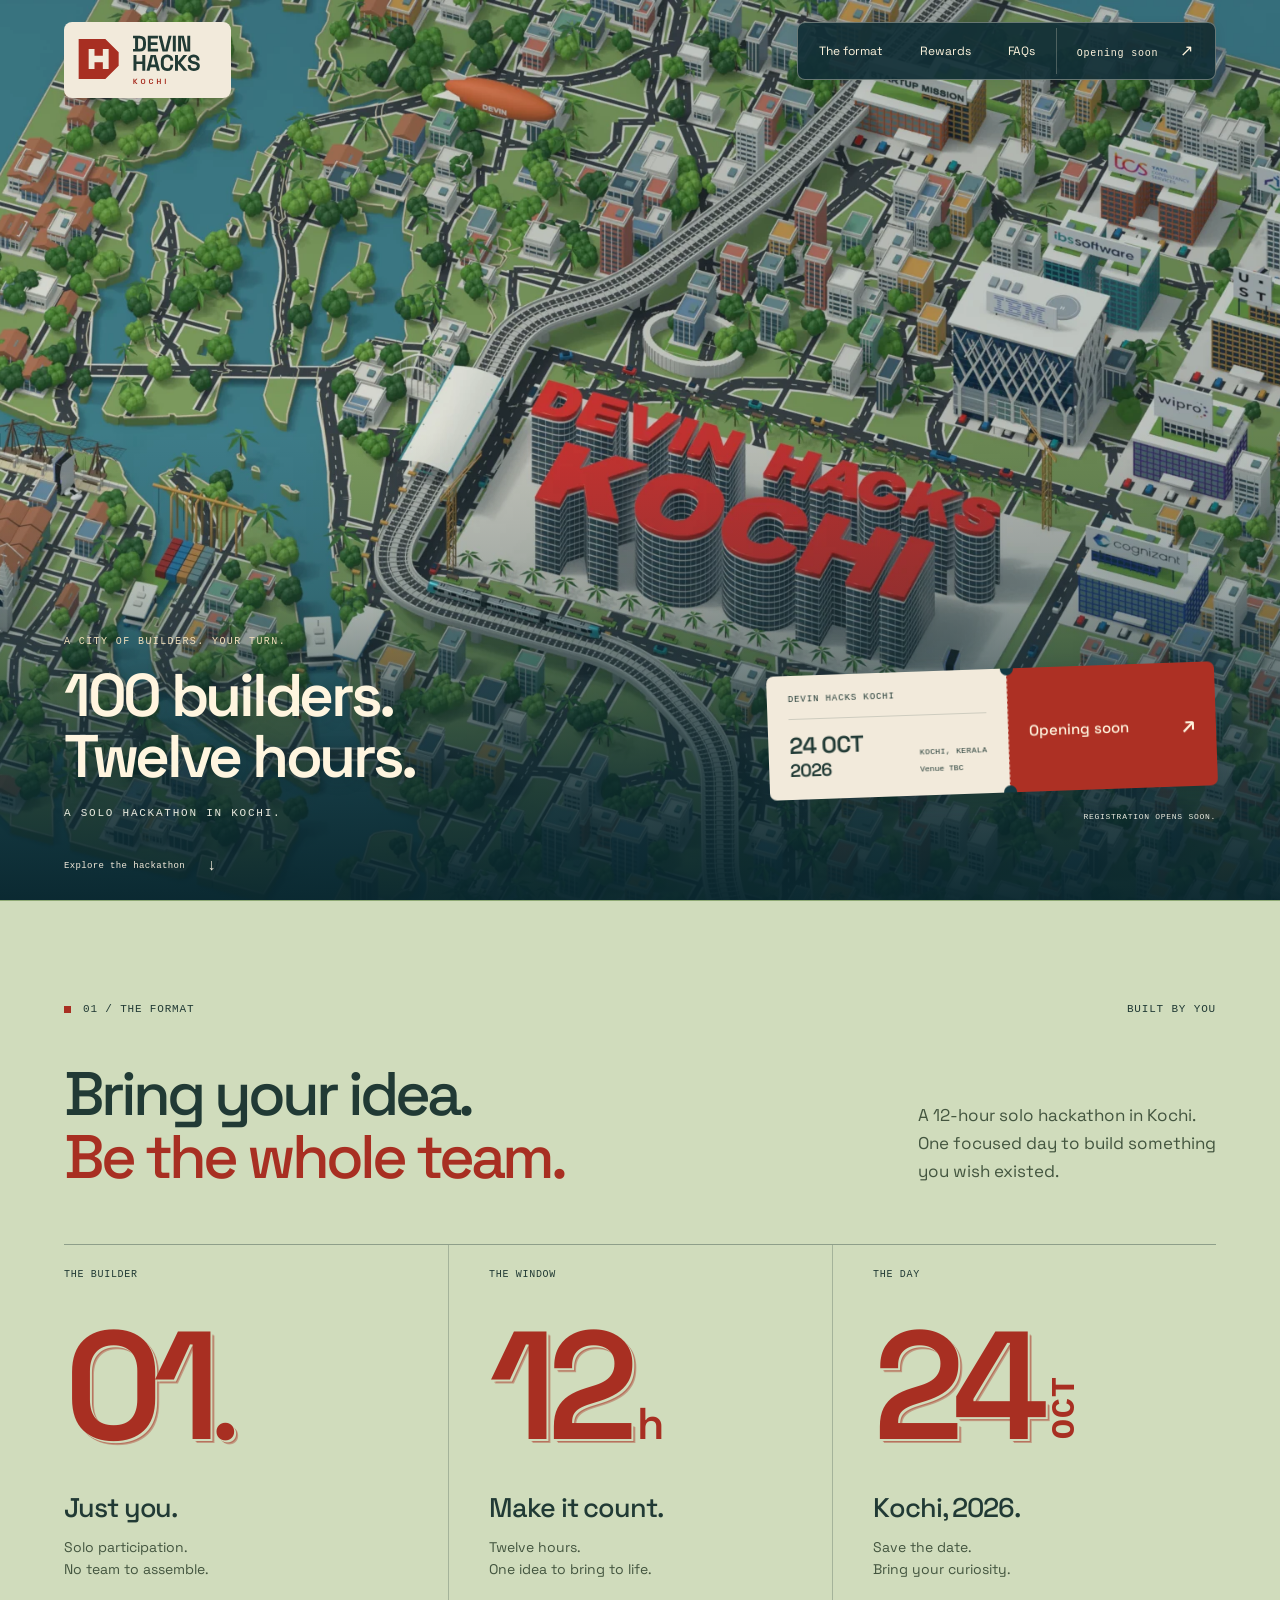
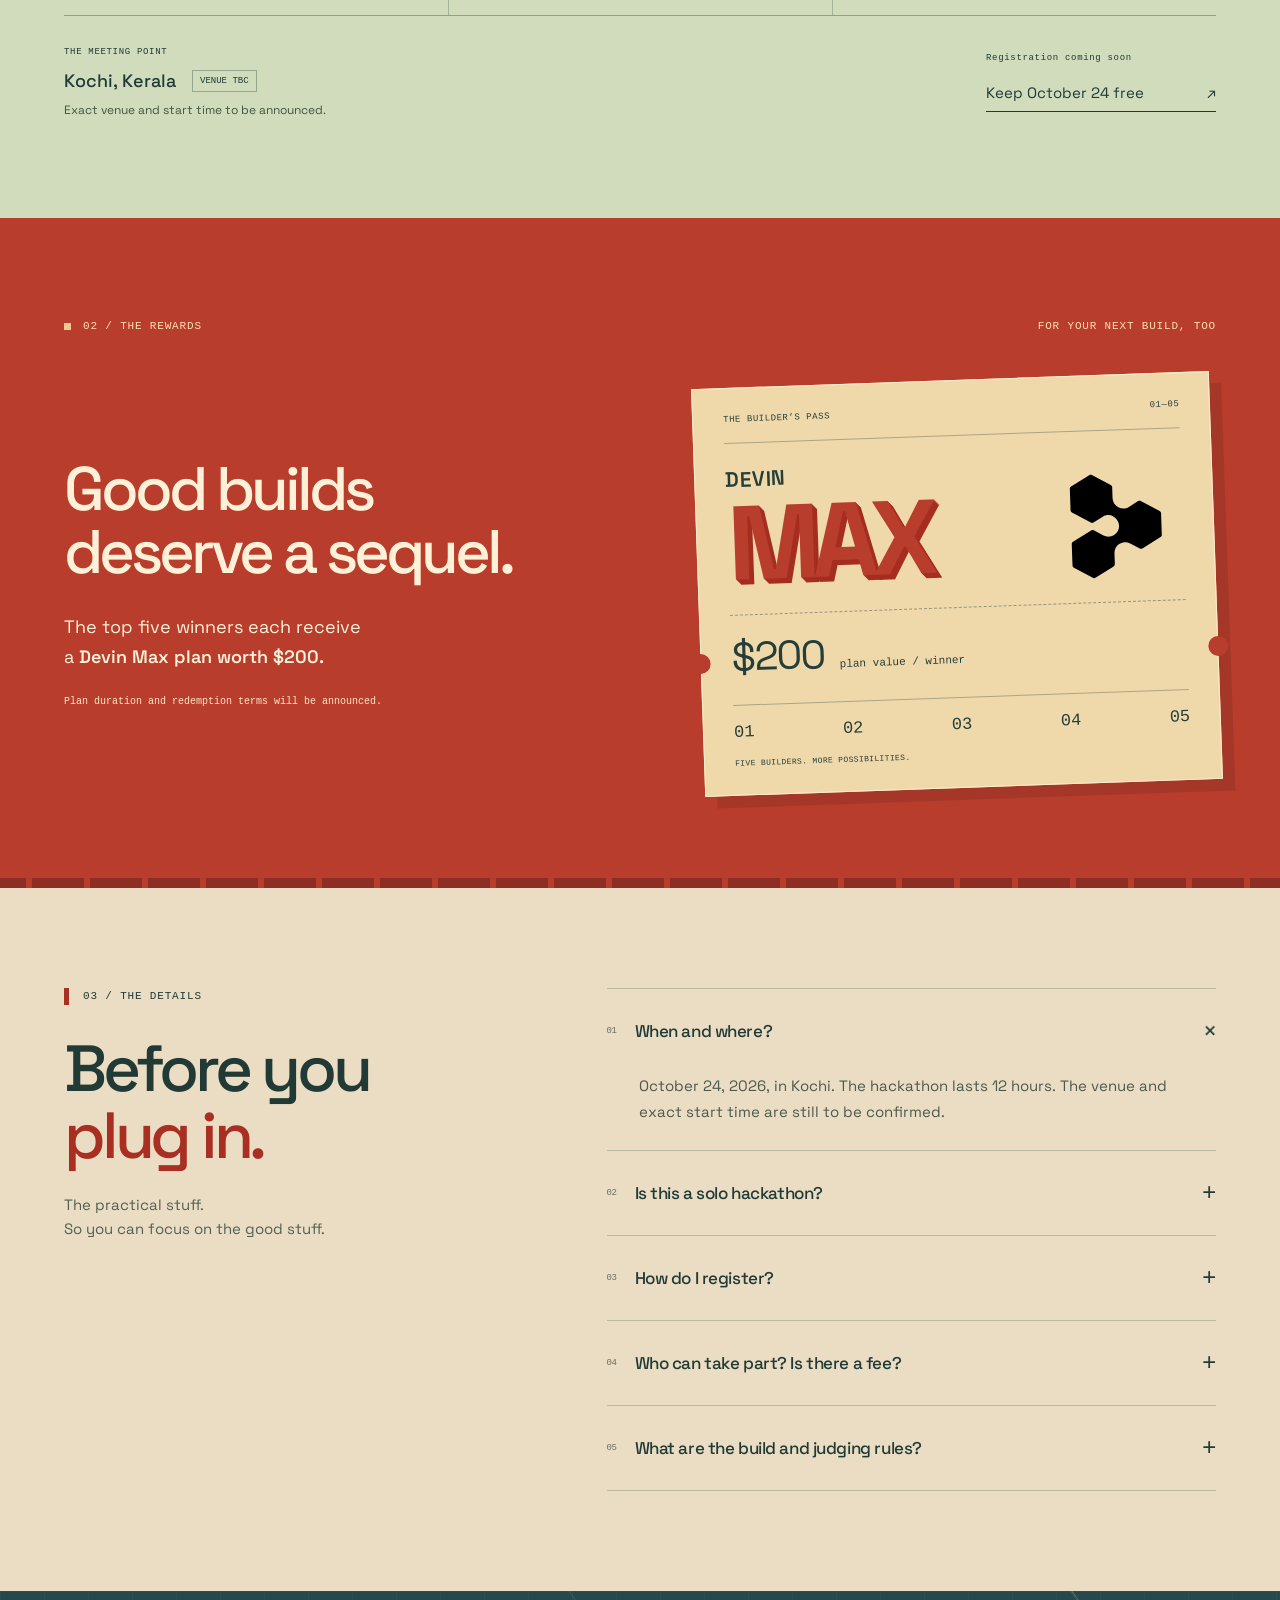
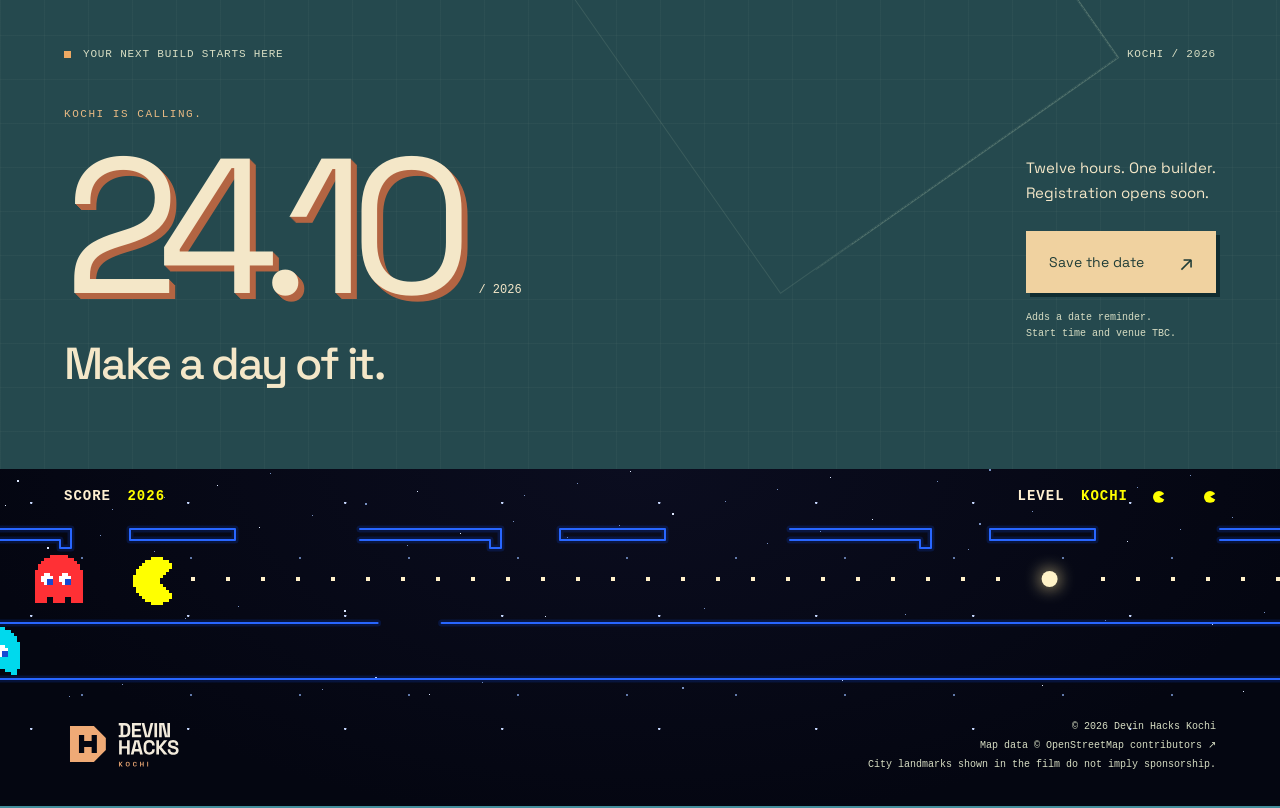
==== index.html @ 7e83aaa5 "Enable Vercel Web Analytics for the static landing page" ====
<!doctype html>
<html lang="en">
<head>
<meta charset="utf-8"><meta name="viewport" content="width=device-width,initial-scale=1">
<meta name="theme-color" content="#f5f4ef"><meta name="description" content="Devin Hacks Kochi. October 24, 2026. A 12-hour solo hackathon in Kochi. Top five builders receive Devin Max plans worth $200 each. Venue TBC.">
<title>Devin Hacks Kochi — 24 October · 12 hours · Solo</title>
<link rel="icon" href="assets/favicon.ico?v=dh1" sizes="any"><link rel="icon" href="assets/favicon.svg?v=dh1" type="image/svg+xml"><link rel="apple-touch-icon" href="assets/apple-touch-icon.png"><link rel="manifest" href="site.webmanifest"><link rel="preload" href="assets/space-grotesk.ttf" as="font" type="font/ttf" crossorigin><link rel="stylesheet" href="styles.css?v=hero5">
<script src="event-config.js" defer></script><script src="site.js?v=hero5" defer></script>
<script>window.va = window.va || function () { (window.vaq = window.vaq || []).push(arguments); };</script>
<script defer src="/_vercel/insights/script.js"></script>
</head>
<body>
<a class="skip-link" href="#main">Skip to content</a>
<header class="site-header" id="site-header">
<a class="brand" href="#home" aria-label="Devin Hacks Kochi home"><img src="assets/devin-hacks-logo.svg" width="174" height="72" alt="Devin Hacks Kochi"></a>
<nav class="desktop-nav" aria-label="Main navigation"><a href="#about">The format</a><a href="#prizes">Rewards</a><a href="#faq">FAQs</a><a href="#join" class="nav-date" data-registration-link>Opening soon <span aria-hidden="true">↗</span></a></nav>
<button class="menu-toggle" aria-expanded="false" aria-controls="mobile-nav"><span>Explore</span><span class="menu-glyph" aria-hidden="true">＋</span></button>
<nav id="mobile-nav" class="mobile-nav" aria-label="Site navigation" hidden><a href="#about">The format <span>01</span></a><a href="#prizes">The rewards <span>02</span></a><a href="#faq">FAQs <span>03</span></a><a href="#join" data-registration-link>Opening soon <span>↗</span></a></nav>
</header>
<main id="main">
<section class="hero" id="home" aria-labelledby="event-title" aria-describedby="film-description">
<div class="film-stage"><picture class="hero-poster" aria-hidden="true"><source media="(max-width:900px) and (orientation:portrait)" srcset="assets/poster-mobile.webp?v=ac2"><img src="assets/poster.webp?v=ac2" width="1920" height="1080" alt="" fetchpriority="high"></picture><video id="city-film" muted playsinline preload="none" aria-hidden="true"></video></div>
<div class="hero-shade" aria-hidden="true"></div><h1 class="sr-only" id="event-title">Devin Hacks Kochi</h1><p class="sr-only" id="film-description">Decorative city animation. Press Escape to pause.</p>
<div class="hero-bottom"><div class="hero-copy"><p class="eyebrow">A CITY OF BUILDERS. YOUR TURN.</p><p class="hero-headline">100 builders.<br>Twelve hours.</p><p class="hero-description">A solo hackathon in Kochi.</p></div><div class="hero-invitation"><div class="hero-ticket"><div class="ticket-details"><p class="ticket-label">DEVIN HACKS KOCHI</p><div class="ticket-facts"><p class="ticket-date">24 OCT<span>2026</span></p><p class="ticket-location">KOCHI, KERALA<span>Venue TBC</span></p></div></div><a class="button hero-action" href="#join" data-registration-link>Opening soon <span aria-hidden="true">↗</span></a></div><p class="ticket-note">Registration opens soon.</p></div></div>
<a class="hero-scroll" href="#about">Explore the hackathon <span aria-hidden="true">↓</span></a>
</section>
<section class="about shell section-space" id="about" aria-labelledby="about-title">
<div class="section-label"><p class="eyebrow">01 / THE FORMAT</p><span class="eyebrow">BUILT BY YOU</span></div>
<div class="format-intro reveal"><h2 class="display" id="about-title">Bring your idea.<br><span class="accent">Be the whole team.</span></h2><p>A 12-hour solo hackathon in Kochi.<br>One focused day to build something<br class="desktop-break"> you wish existed.</p></div>
<dl class="format-board">
<div class="format-column reveal"><dt>THE BUILDER</dt><dd><span class="format-number">01<span class="number-dot">.</span></span><strong>Just you.</strong><p>Solo participation.<br>No team to assemble.</p></dd></div>
<div class="format-column reveal"><dt>THE WINDOW</dt><dd><span class="format-number">12<span class="number-unit">h</span></span><strong>Make it count.</strong><p>Twelve hours.<br>One idea to bring to life.</p></dd></div>
<div class="format-column format-date reveal"><dt>THE DAY</dt><dd><span class="format-number">24<span class="number-unit">oct</span></span><strong>Kochi, 2026.</strong><p>Save the date.<br>Bring your curiosity.</p></dd></div>
</dl>
<div class="format-logistics"><p><span class="eyebrow">THE MEETING POINT</span><strong>Kochi, Kerala <span class="venue-tag">VENUE TBC</span></strong><span>Exact venue and start time to be announced.</span></p><div><p class="eyebrow" id="registration-fact">Registration coming soon</p><a class="inline-link" href="#join" data-registration-link>Keep October 24 free <span aria-hidden="true">↗</span></a></div></div>
</section>
<section class="rewards section-space" id="prizes" aria-labelledby="prizes-title"><div class="shell"><div class="section-label"><p class="eyebrow">02 / THE REWARDS</p><span class="eyebrow">FOR YOUR NEXT BUILD, TOO</span></div><div class="reward-layout"><div class="reveal"><h2 class="display" id="prizes-title">Good builds<br>deserve a sequel.</h2><p class="reward-description">The top five winners each receive<br>a <strong>Devin Max plan worth $200.</strong></p><p class="fine-print">Plan duration and redemption terms will be announced.</p></div><div class="reward-poster reveal"><div class="reward-poster-top"><span>THE BUILDER’S PASS</span><span>01—05</span></div><div class="reward-identity"><p class="max-word">DEVIN<span>MAX</span></p><img class="devin-mark" src="assets/devin-mark.svg" width="425" height="425" alt="Devin" loading="lazy"></div><p class="reward-value">$200<span>plan value / winner</span></p><div class="reward-ranks" aria-label="Five winning builders"><span>01</span><span>02</span><span>03</span><span>04</span><span>05</span></div><p>FIVE BUILDERS. MORE POSSIBILITIES.</p></div></div></div></section>
<section class="faq-section shell section-space" id="faq" aria-labelledby="faq-title"><div class="faq-layout"><div class="faq-heading"><p class="eyebrow">03 / THE DETAILS</p><h2 class="display reveal" id="faq-title">Before you <br><span class="accent">plug in.</span></h2><p>The practical stuff. <br>So you can focus on the good stuff.</p></div><div class="faq-list">
<details open><summary><span class="question-index" aria-hidden="true">01</span>When and where?<span aria-hidden="true">+</span></summary><div class="faq-answer"><p>October 24, 2026, in Kochi. The hackathon lasts 12 hours. The venue and exact start time are still to be confirmed.</p></div></details>
<details><summary><span class="question-index" aria-hidden="true">02</span>Is this a solo hackathon?<span aria-hidden="true">+</span></summary><div class="faq-answer"><p>Yes. You’ll participate as an individual, so there’s no team to assemble.</p></div></details>
<details><summary><span class="question-index" aria-hidden="true">03</span>How do I register?<span aria-hidden="true">+</span></summary><div class="faq-answer"><p id="registration-answer">Registration details are coming soon. Save the date now; the application link will appear here when it’s available.</p><a class="inline-link" href="#join" data-registration-link>Save the date <span aria-hidden="true">↗</span></a></div></details>
<details><summary><span class="question-index" aria-hidden="true">04</span>Who can take part? Is there a fee?<span aria-hidden="true">+</span></summary><div class="faq-answer"><p>Eligibility, age requirements and any participation fee are being finalized. These details will be published before registration opens.</p></div></details>
<details><summary><span class="question-index" aria-hidden="true">05</span>What are the build and judging rules?<span aria-hidden="true">+</span></summary><div class="faq-answer"><p>The project brief, permitted tools, existing-project policy, submission requirements and judging criteria will be published with the event rules.</p></div></details>
</div></div></section>
<section class="join" id="join" aria-labelledby="join-title"><div class="shell"><div class="section-label"><p class="eyebrow">YOUR NEXT BUILD STARTS HERE</p><span class="eyebrow">KOCHI / 2026</span></div><div class="join-layout"><div><p class="join-prelude">KOCHI IS CALLING.</p><p class="join-date">24.10<span>/ 2026</span></p><h2 id="join-title">Make a day of it.</h2></div><div class="join-action"><p id="registration-status">Twelve hours. One builder.<br>Registration opens soon.</p><a class="button" id="calendar-link" href="devin-hacks-kochi.ics" download>Save the date <span aria-hidden="true">↗</span></a><p class="calendar-note">Adds a date reminder. <br>Start time and venue TBC.</p></div></div></div></section>
</main>
<footer class="site-footer" id="footer">
<div class="arcade-track" aria-hidden="true"><div class="arcade-hud"><span>SCORE <b>2026</b></span><span>LEVEL <b>KOCHI</b><i class="arcade-lives">● ● ●</i></span></div><canvas id="footer-arcade"></canvas></div>
<div class="footer-meta shell"><a class="footer-wordmark" href="#home" aria-label="Devin Hacks Kochi home"><img src="assets/devin-hacks-logo-reversed.svg" width="174" height="72" alt="Devin Hacks Kochi"></a><div class="footer-credits"><p>© 2026 Devin Hacks Kochi</p><a href="https://www.openstreetmap.org/copyright" target="_blank" rel="noopener noreferrer">Map data © OpenStreetMap contributors ↗</a><p>City landmarks shown in the film do not imply sponsorship.</p></div></div>
</footer>
</body></html>
---- styles.css ----
@font-face{font-family:Space;src:url('assets/space-grotesk.ttf') format('truetype');font-weight:300 700;font-display:swap}
:root{--paper:#f2eadb;--ink:#213a35;--accent:#a82f22;--red:#cb442e;--sage:#d0dcbc;--muted:#526052;--line:#213a353b;--mono:ui-monospace,SFMono-Regular,Consolas,monospace;--gutter:clamp(22px,5vw,88px)}
*{box-sizing:border-box}html{scroll-behavior:smooth;scroll-padding-top:0;background:#438e9c;overscroll-behavior-y:none}body{margin:0;overscroll-behavior-y:none;background:var(--paper);color:var(--ink);font-family:Space,Arial,sans-serif;-webkit-font-smoothing:antialiased}h1,h2,h3,p,figure,dl,dd{margin:0}a{color:inherit;text-decoration:none}button{font:inherit;color:inherit;border:0;cursor:pointer}a,button,summary{-webkit-tap-highlight-color:transparent}a:focus-visible,button:focus-visible,summary:focus-visible{outline:3px solid var(--accent);outline-offset:5px}img{display:block;max-width:100%}::selection{background:#e1af58;color:#213a35}.shell{padding-inline:var(--gutter)}.section-space{padding-block:100px}.eyebrow{font:11px/1.5 var(--mono);letter-spacing:.075em}.accent{color:var(--accent)}.sr-only,.skip-link:not(:focus){position:absolute;width:1px;height:1px;margin:-1px;overflow:hidden;clip:rect(0,0,0,0);white-space:nowrap}.skip-link:focus{position:fixed;top:12px;left:12px;z-index:100;background:var(--paper);padding:16px}
/* Two small corner anchors, never a strip or blur over the city. */
.site-header{position:absolute;z-index:30;left:0;right:0;top:22px;display:flex;align-items:flex-start;justify-content:space-between;padding-inline:var(--gutter);pointer-events:none;background:none;border:0}.site-header.is-scrolled{position:fixed;top:16px}.site-header>*{pointer-events:auto}.brand{display:flex;align-items:center;gap:14px;padding:9px 15px 10px 10px;background:#f2eadb;box-shadow:3px 3px 0 #213a3530}.menu-toggle{display:flex;align-items:center;gap:24px;min-height:54px;padding:0 16px;background:var(--paper);box-shadow:3px 3px 0 #213a3530;font-size:12px}.menu-glyph{font-size:24px;font-weight:300;transition:transform .2s}.menu-toggle[aria-expanded=true] .menu-glyph{transform:rotate(45deg)}.mobile-nav[hidden]{display:none}.mobile-nav:not([hidden]){display:flex;position:absolute;top:68px;right:var(--gutter);width:min(355px,calc(100vw - 44px));flex-direction:column;padding:15px 25px 24px;background:var(--paper);box-shadow:7px 7px 0 #213a3525;border-top:4px solid var(--accent)}.mobile-nav>a{display:flex;align-items:center;justify-content:space-between;gap:20px;padding:20px 0;border-bottom:1px solid var(--line);font-size:23px;letter-spacing:-.04em}.mobile-nav>a>span{font:10px var(--mono)}.mobile-nav>a:hover{color:var(--accent)}
.hero{position:relative;height:100svh;min-height:620px;overflow:hidden;background:#d3dfcd}.film-stage,.hero-poster,#city-film{position:absolute;inset:0;width:100%;height:100%}.hero-poster img,#city-film{width:100%;height:100%;object-fit:cover;object-position:center}.hero-poster img{height:100%}#city-film{opacity:0}.has-video #city-film{opacity:1}.hero-shade{position:absolute;inset:0;pointer-events:none;background:linear-gradient(180deg,transparent 0%,transparent 65%,rgba(242,234,219,.94) 85%,#f2eadb 100%)}.hero-bottom{position:absolute;left:var(--gutter);right:var(--gutter);bottom:55px;display:flex;justify-content:space-between;align-items:flex-end;gap:35px}.hero-copy>.eyebrow{font-size:10px;margin-bottom:12px}.hero-headline{font-size:clamp(42px,4.5vw,68px);line-height:1.02;letter-spacing:-.065em;font-weight:500}.hero-invitation{width:310px;flex-shrink:0}.hero-invitation>p{font-size:15px;line-height:1.65}.hero-invitation>p>span{font-size:12px;color:#465348}.button{display:flex;align-items:center;justify-content:space-between;gap:32px;min-height:56px;padding:17px 23px;margin-top:20px;background:var(--ink);color:var(--paper);font-size:14px;box-shadow:3px 3px 0 #213a352c;transition:transform .2s,box-shadow .2s}.button>span{font-size:22px}.button:hover{transform:translate(-2px,-2px);box-shadow:5px 5px 0 #213a3545}.hero-action{background:var(--accent);color:#fff9ed;margin-top:15px}.hero-scroll{position:absolute;left:var(--gutter);bottom:16px;display:flex;align-items:center;gap:22px;font:9px var(--mono)}.hero-scroll>span{font-size:16px}.inline-link{display:inline-flex;align-items:center;justify-content:space-between;gap:25px;padding:9px 0;border-bottom:1px solid currentColor;font-size:13px}
.section-label{display:flex;justify-content:space-between;align-items:center;gap:25px;margin-bottom:45px}.section-label>.eyebrow:first-child{display:flex;align-items:center;gap:12px}.section-label>.eyebrow:first-child:before{content:'';width:7px;height:7px;background:var(--accent)}.display{font-size:clamp(44px,5.1vw,76px);font-weight:500;line-height:1.03;letter-spacing:-.065em}
/* The event facts are the poster: no detached illustration. */
.about{background:var(--sage);position:relative;border-top:1px solid #8eaa75}
.format-intro{display:flex;justify-content:space-between;align-items:flex-end;gap:60px}.format-intro .display{font-size:clamp(42px,4.8vw,74px)}.format-intro>p{font-size:17px;line-height:1.65;max-width:340px;color:#43553f;padding-bottom:4px}
.format-board{display:grid;grid-template-columns:repeat(3,1fr);margin-top:55px;border-top:1px solid #213a3560;border-bottom:1px solid #213a3560}.format-column{padding:24px 30px 34px 0;position:relative}.format-column+div{border-left:1px solid #213a3540;padding-left:40px}.format-column dt{font:10px var(--mono);letter-spacing:.07em}.format-number{display:block;font-size:clamp(100px,12vw,188px);font-weight:600;line-height:1;letter-spacing:-.065em;color:var(--accent);margin:30px 0 28px;text-shadow:1px 1px #d0dcbc,2px 2px #d0dcbc,3px 3px #a82f2260,4px 4px #a82f2260}.number-dot{font-size:.65em}.number-unit{font-size:.29em;letter-spacing:-.06em;margin-left:8px;text-shadow:none}.format-date .number-unit{writing-mode:vertical-rl;font:600 .22em/1 var(--mono);letter-spacing:.025em;text-transform:uppercase;margin-left:10px;transform:rotate(180deg)}.format-column strong{display:block;font-size:27px;line-height:1.2;letter-spacing:-.04em;font-weight:500}.format-column dd p{font-size:14px;line-height:1.6;color:#43553f;margin-top:12px}.format-logistics{display:flex;justify-content:space-between;gap:30px;align-items:center;padding-top:30px}.format-logistics>p{display:flex;flex-direction:column;gap:10px}.format-logistics strong{display:flex;align-items:center;gap:16px;font-size:18px;font-weight:500}.format-logistics>p>span:last-child{font-size:12px;color:#43553f}.venue-tag{font:9px var(--mono);border:1px solid #213a3555;padding:5px 7px}.format-logistics>div{min-width:230px}.format-logistics .inline-link{display:flex;font-size:15px;margin-top:8px}.format-logistics .eyebrow{font-size:9px}
/* The reward is presented as a printed builder's pass. */
.rewards{position:relative;background:#b83d2c;color:#fff1d7;overflow:hidden}.rewards:after{content:'';position:absolute;left:-2%;bottom:0;width:104%;height:10px;background:repeating-linear-gradient(90deg,#8c2e24 0,#8c2e24 52px,transparent 52px,transparent 58px)}.rewards .section-label>.eyebrow:first-child:before{background:#edc891}.rewards .section-label{color:#ffdfb6}.reward-layout{display:grid;grid-template-columns:1fr 1fr;gap:10%;align-items:center}.rewards .display{font-size:clamp(44px,4.8vw,72px)}.reward-description{font-size:18px;line-height:1.65;margin-top:28px;max-width:400px}.reward-description strong{font-weight:600}.fine-print{font:10px/1.7 var(--mono);color:#ffe6c6;margin-top:22px;max-width:330px}.reward-poster{background:#efd9ab;color:#253e39;padding:26px 30px 25px;box-shadow:12px 12px 0 #842d2460;transform:rotate(-2deg);position:relative;border:1px solid #ffedcc}.reward-poster:before,.reward-poster:after{content:'';width:20px;height:20px;border-radius:50%;position:absolute;top:65%;background:#b83d2c}.reward-poster:before{left:-11px}.reward-poster:after{right:-11px}.reward-poster-top{display:flex;justify-content:space-between;gap:20px;font:9px var(--mono);letter-spacing:.06em;border-bottom:1px solid #253e3955;padding-bottom:18px}.max-word{font-size:21px;font-weight:600;letter-spacing:.02em;line-height:1;margin:25px 0 17px}.max-word>span{display:block;font-size:clamp(85px,10vw,145px);font-weight:700;line-height:.88;letter-spacing:-.08em;color:#b83d2c;text-shadow:1px 1px #a52e20,2px 2px #a52e20,3px 3px #a52e20,4px 4px #a52e20,5px 5px #a52e20;margin-top:8px}.reward-value{display:flex;align-items:baseline;gap:15px;font-size:40px;letter-spacing:-.05em;border-top:1px dashed #253e3970;padding-top:16px;margin-top:22px}.reward-value>span{font:11px var(--mono);letter-spacing:0}.reward-ranks{display:flex;justify-content:space-between;margin-top:22px;padding-top:17px;border-top:1px solid #253e3955}.reward-ranks>span{font:17px var(--mono)}.reward-poster>p:last-child{font:8px/1.5 var(--mono);letter-spacing:.045em;margin-top:16px}
.faq-section{background:#eaddc4;position:relative}.faq-layout{display:grid;grid-template-columns:.85fr 1.15fr;gap:8%}.faq-heading{position:sticky;top:115px;align-self:start}.faq-heading>.eyebrow{padding-left:14px;border-left:5px solid var(--accent)}.faq-heading .display{margin:30px 0 24px}.faq-heading>p:last-child{font-size:15px;line-height:1.6;color:#526052}.faq-list{counter-reset:question}.faq-list details{border-top:1px solid #8e947e80;counter-increment:question}.faq-list details:last-child{border-bottom:1px solid #8e947e80}.faq-list summary{display:flex;align-items:center;gap:18px;min-height:84px;padding:23px 0;font-size:17px;font-weight:500;letter-spacing:-.025em;cursor:pointer;list-style:none}.faq-list summary:before{content:'0' counter(question);font:9px var(--mono);color:#6b705e}.faq-list summary::-webkit-details-marker{display:none}.faq-list summary>span{margin-left:auto;flex-shrink:0;font:24px var(--mono);transition:transform .2s}.faq-list details[open] summary>span:last-child{transform:rotate(45deg)}.faq-list summary:hover{color:var(--accent)}.faq-answer{padding:0 32px 26px 32px;color:#4d594a;font-size:15px;line-height:1.7}.faq-answer .inline-link{margin-top:12px;color:var(--ink)}.faq-list details[open] .faq-answer{animation:answer .22s ease-out}@keyframes answer{from{opacity:0;transform:translateY(-4px)}to{opacity:1;transform:none}}
/* Blueprint-like close, using the blue glass and water colors of the film. */
.join{position:relative;background-color:#25494e;background-image:linear-gradient(#eef1d508 1px,transparent 1px),linear-gradient(90deg,#eef1d508 1px,transparent 1px);background-size:44px 44px;color:#f4e7c8;padding-block:55px 80px;overflow:hidden}.join:after{content:'';position:absolute;width:410px;height:410px;border:1px solid #bbd0b122;transform:rotate(-35deg);right:19%;top:-190px;pointer-events:none;box-shadow:22px 22px 0 -21px #bbd0b122,44px 44px 0 -43px #bbd0b122}.join .section-label{color:#d7ddc3}.join .section-label>.eyebrow:first-child:before{background:#eea963}.join-layout{display:flex;justify-content:space-between;align-items:center;gap:50px;position:relative;z-index:1}.join-prelude{font:11px var(--mono);letter-spacing:.14em;margin-bottom:25px;color:#e7b983}.join-date{font-size:clamp(100px,15vw,220px);letter-spacing:-.085em;line-height:.85;text-shadow:1px 1px #b36543,2px 2px #b36543,3px 3px #b36543,4px 4px #b36543,5px 5px #b36543,6px 6px #b36543}.join-date>span{font:12px var(--mono);text-shadow:none;letter-spacing:0;margin-left:22px}.join h2{font-size:clamp(30px,3.5vw,50px);font-weight:500;line-height:1.15;letter-spacing:-.05em;margin-top:30px}.join-action{max-width:310px;flex-shrink:0}.join-action>p:first-child{font-size:15px;line-height:1.7}.join .button{background:#f0d2a0;color:#203d37;box-shadow:4px 4px 0 #102d31;margin-top:25px}.calendar-note{font:10px/1.6 var(--mono);color:#d7ddc3;margin-top:17px}.join a:focus-visible{outline-color:#f0d2a0}.site-footer{background:#1b383d;color:#e9debf;padding-block:32px;display:flex;justify-content:space-between;gap:30px}.footer-wordmark{display:flex;align-self:start;gap:25px;font-size:20px;font-weight:600;letter-spacing:-.035em}.footer-wordmark>span{color:#efaa76}.site-footer>div{display:flex;flex-direction:column;gap:8px;font:9px/1.5 var(--mono);color:#c6cbb5;text-align:right}.site-footer a:hover{text-decoration:underline}
.motion-ready .reveal{opacity:0;translate:0 20px;transition:opacity .6s,translate .6s cubic-bezier(.2,.7,.2,1)}.motion-ready .reveal.is-visible{opacity:1;translate:0 0}
@media(max-width:1050px){.section-space{padding-block:80px}.about-layout,.format-layout,.reward-layout{gap:6%}.display{font-size:52px}.hero-headline{font-size:49px}.hero-invitation{width:280px}.reward-poster{padding:22px 24px}.rewards .display{font-size:51px}.join-date{font-size:130px}.join-action{max-width:260px}}
@media(max-width:760px){.site-header{top:17px}.site-header.is-scrolled{top:12px}.brand{padding:7px 11px 8px 8px;gap:10px}.menu-toggle{min-height:48px;font-size:11px;gap:18px;padding-inline:13px}.mobile-nav:not([hidden]){top:62px}.section-space{padding-block:62px}.section-label{margin-bottom:32px}.eyebrow{font-size:9px}.section-label>.eyebrow:last-child{font-size:8px}.hero-headline{font-size:40px}.hero-copy>.eyebrow{font-size:8px}.hero-invitation{width:230px}.hero-invitation>p{font-size:13px}.hero-invitation>p>span{font-size:10px}.hero-action{font-size:12px;padding:14px 17px;min-height:48px}.about-layout{grid-template-columns:1fr;gap:28px}.about-copy{max-width:510px}.about-copy .lead{max-width:none;font-size:23px;margin-bottom:13px}.about-copy>p:last-child{max-width:none;font-size:15px}.format-layout{grid-template-columns:1fr;gap:36px;margin-top:35px}.event-facts{display:grid;grid-template-columns:1fr 1fr;column-gap:28px}.event-facts>div:nth-child(2){border-top:1px solid #65804e55}.event-facts dd{font-size:25px}.event-facts small{font-size:11px}.reward-layout{grid-template-columns:1fr;gap:40px}.rewards .display{font-size:52px}.reward-description{font-size:17px;max-width:480px;margin-top:22px}.fine-print{max-width:450px}.reward-poster{max-width:540px;width:94%;margin-inline:auto;transform:rotate(-1.5deg);padding:26px 30px}.max-word>span{font-size:125px}.max-word{font-size:23px}.reward-value{font-size:42px}.faq-layout{grid-template-columns:1fr;gap:32px}.faq-heading{position:static}.faq-heading .display{font-size:49px;margin:22px 0}.faq-heading .display br{display:none}.faq-heading .accent{margin-left:.1em}.faq-heading>p:last-child br{display:none}.faq-list summary{font-size:16px;min-height:80px}.join{padding-block:45px 60px}.join-layout{flex-direction:column;align-items:flex-start;gap:38px}.join-action{max-width:440px;width:100%}.join-date{font-size:clamp(110px,20vw,160px)}.join h2{font-size:37px;margin-top:25px}.join-prelude{margin-bottom:20px}.join .button{margin-top:20px}.calendar-note br{display:none}.site-footer{flex-direction:column;gap:25px}.site-footer>div{text-align:left}.footer-wordmark{font-size:22px}}
@media(max-width:540px){.hero{min-height:620px}.hero-shade{background:linear-gradient(180deg,transparent 0%,transparent 58%,rgba(242,234,219,.95) 79%,#f2eadb 100%)}.hero-bottom{flex-direction:column;align-items:stretch;gap:14px;bottom:47px}.hero-headline{font-size:37px}.hero-copy>.eyebrow{margin-bottom:8px}.hero-invitation{width:auto}.hero-invitation>p{font-size:12px;line-height:1.5}.hero-invitation>p br{display:none}.hero-invitation>p>span{display:block;font-size:11px}.hero-action{margin-top:12px;min-height:49px;font-size:13px}.hero-scroll{bottom:14px;font-size:8px}.display{font-size:43px}.section-label>.eyebrow:last-child{display:none}.district-label{font-size:8px}.duration-art figcaption{font-size:7px;gap:10px}.format-layout{margin-top:30px}.event-facts{gap:0 20px}.event-facts>div{padding-left:22px}.event-facts>div:before{font-size:7px}.event-facts dd{font-size:22px}.event-facts dt{font-size:9px}.event-facts small{font-size:10px}.rewards .display{font-size:44px}.reward-description br{display:none}.reward-poster{padding:22px 23px;width:95%}.max-word>span{font-size:104px}.reward-poster-top{font-size:8px}.reward-value{font-size:36px}.reward-ranks>span{font-size:15px}.reward-poster>p:last-child{font-size:7px}.faq-heading .display{font-size:40px}.faq-answer{font-size:14px;padding-left:28px;padding-right:10px}.faq-list summary{gap:12px;font-size:15px}.join-date{font-size:98px}.join-date>span{font-size:10px;margin-left:15px}.join h2{font-size:32px}.join-prelude{font-size:9px}.footer-wordmark{font-size:20px}}
@media(max-width:540px) and (max-height:740px){.hero-headline{font-size:31px}.hero-bottom{gap:10px;bottom:43px}.hero-copy>.eyebrow{font-size:7px;margin-bottom:6px}.hero-invitation>p{font-size:11px}.hero-invitation>p>span{font-size:10px}.hero-action{min-height:46px;margin-top:9px}.hero-shade{background:linear-gradient(180deg,transparent 0%,transparent 56%,rgba(242,234,219,.95) 77%,#f2eadb 100%)}}
@media(max-width:360px){.display{font-size:38px}.rewards .display{font-size:40px}.max-word>span{font-size:88px}.event-facts dd{font-size:20px}.event-facts small{font-size:10px}.join-date{font-size:86px}.join-date>span{margin-left:10px}.faq-heading .display{font-size:36px}.footer-wordmark{font-size:18px}}
@media(prefers-reduced-motion:reduce){html{scroll-behavior:auto}*,*::before,*::after{animation:none!important;transition:none!important}.motion-ready .reveal{opacity:1;translate:none}.button:hover,.duration-art:hover img{transform:none}}

.event-facts>div:before,.faq-list summary:before{content:none}.fact-index{position:absolute;top:25px;left:0;font:8px var(--mono);color:#556547}.faq-list summary>.question-index{margin:0;flex-shrink:0;font:9px var(--mono);color:#6b705e;transform:none}.faq-list summary>span:last-child{margin-left:auto}
@media(max-width:760px){.section-space{padding-top:82px}.join{padding-top:82px}}

/* A balanced product identity fills the pass without filler artwork. */
.reward-identity{display:grid;grid-template-columns:minmax(0,1fr) .43fr;gap:10px;align-items:center}.devin-mark{width:100%;height:auto;margin-top:26px}.max-word>span{font-size:clamp(85px,8.2vw,135px)}.reward-poster{max-width:540px;width:100%;justify-self:end}.reward-value{margin-top:8px}.reward-poster .max-word{margin-bottom:17px}
@media(min-width:1600px){.about .section-label,.format-intro,.format-board,.format-logistics{max-width:1500px;margin-inline:auto}.format-number{font-size:188px}.reward-layout{grid-template-columns:1fr 1fr;gap:8%}.reward-poster{max-width:660px}.max-word>span{font-size:160px}}
@media(max-width:1050px){.format-intro{gap:35px}.format-intro>p{font-size:15px;max-width:260px}.format-column+div{padding-left:27px}.format-column{padding-right:20px}.format-column strong{font-size:24px}.format-number{font-size:clamp(95px,12vw,140px)}.reward-identity{grid-template-columns:minmax(0,1fr) .42fr}.max-word>span{font-size:clamp(67px,8.2vw,100px)}}
@media(max-width:760px){.format-intro{display:block}.format-intro>p{max-width:430px;margin-top:23px;font-size:16px}.desktop-break{display:none}.format-board{margin-top:35px}.format-column{padding:22px 14px 25px 0}.format-column+div{padding-left:20px}.format-number{font-size:clamp(65px,14vw,104px);margin-block:24px}.format-column dt{font-size:8px}.format-column strong{font-size:20px}.format-column dd p{font-size:12px}.format-date .number-unit{font-size:.22em;margin-left:6px}.format-logistics{align-items:flex-start;gap:30px;flex-wrap:wrap}.format-logistics>div{min-width:230px}.reward-poster{justify-self:center;width:95%}.max-word>span{font-size:clamp(85px,17vw,145px)}.devin-mark{margin-top:25px}}
@media(max-width:540px){.format-intro .display{font-size:40px}.format-intro>p{font-size:15px}.format-board{grid-template-columns:1fr}.format-column,.format-column+div{padding:25px 0;border-left:0;border-bottom:1px solid #213a3540}.format-column:last-child{border-bottom:0}.format-column dt{font-size:9px;margin-bottom:12px}.format-column dd{display:grid;grid-template-columns:43% 1fr;grid-template-rows:auto auto;column-gap:12px;align-items:center}.format-number{grid-row:1/3;font-size:91px;margin:0;align-self:center}.format-column strong{font-size:23px;align-self:end}.format-column dd p{font-size:12px;margin-top:7px;align-self:start}.format-logistics{padding-top:25px}.format-logistics>div{width:100%}.format-logistics strong{font-size:17px}.reward-identity{grid-template-columns:minmax(0,1fr) .45fr;gap:5px}.max-word>span{font-size:clamp(78px,20vw,108px)}.reward-poster{padding:22px}.reward-value>span{font-size:10px}}
@media(max-width:360px){.format-intro .display{font-size:34px}.format-column dd{grid-template-columns:42% 1fr}.format-number{font-size:79px}.format-column strong{font-size:21px}.format-column dd p{font-size:11px}.max-word>span{font-size:69px}.reward-poster{padding:19px}.reward-value{gap:10px}}

/* Outlined architectural DH identity; the movie remains the dominant visual. */
.brand{padding:5px 12px 6px 7px;gap:0}.brand img{width:145px;height:60px;max-width:none}.footer-wordmark img{width:174px;height:72px}.brand:hover img{opacity:.85}@media(max-width:760px){.brand{padding:4px 9px 5px 5px}.brand img{width:126px;height:auto}}
/* One aligned mobile navigation bar, without blur over the city. */
@media(max-width:760px){
 .site-header,.site-header.is-scrolled{left:16px;right:16px;top:12px;min-height:64px;padding:7px 12px;align-items:center;background:var(--paper);border-bottom:2px solid var(--accent);box-shadow:0 3px 0 #213a3520;pointer-events:auto}
 .brand{padding:0;background:transparent;box-shadow:none}
 .brand img{width:116px;height:48px}
 .menu-toggle{background:transparent;box-shadow:none;min-height:44px;padding:0 4px 0 17px;border-left:1px solid var(--line);gap:12px;font-size:11px}
 .mobile-nav:not([hidden]){top:calc(100% + 8px);right:0;width:100%;padding:6px 20px 16px;box-shadow:0 4px 0 #213a3520}
 .mobile-nav>a{font-size:22px;padding-block:16px}
}
@media(max-width:760px){html{scroll-padding-top:90px}.menu-toggle{width:98px;justify-content:space-between;gap:0}}

/* A single arcade lane closes the city story. */
.site-footer{display:block;padding:0;background:#213a35}
.arcade-track{height:180px;position:relative;overflow:hidden;border-top:1px solid #d7ddc326}
.arcade-track:before,.arcade-track:after{content:"";position:absolute;left:0;right:0;height:1px;background:#d7ddc32c;pointer-events:none}
.arcade-track:before{top:calc(50% - 46px)}.arcade-track:after{top:calc(50% + 46px)}
#footer-arcade{display:block;width:100%;height:100%}
.site-footer .footer-meta{display:flex;flex-direction:row;justify-content:space-between;align-items:center;gap:30px;padding-top:20px;padding-bottom:32px;border-top:1px solid #d7ddc326}
.footer-meta .footer-wordmark img{width:130px;height:auto}
.footer-credits{text-align:right;font-size:10px;line-height:1.9;color:#d7ddc3}
@media(max-width:540px){.arcade-track{height:140px}.arcade-track:before{top:calc(50% - 36px)}.arcade-track:after{top:calc(50% + 36px)}.site-footer .footer-meta{align-items:flex-start;flex-direction:column;gap:20px;padding-bottom:28px}.footer-credits{text-align:left;font-size:9px}}

/* Classic arcade silhouette against a quiet star field. */
.site-footer{background:#05050d}
.arcade-track{border:0}
.arcade-track:before,.arcade-track:after{display:none}
.site-footer .footer-meta{border:0}

/* Pixel arcade scene: a clear gameplay lane, electric-blue maze and stars. */
.site-footer{background-color:#040611;background-image:radial-gradient(circle at 20% 30%,#c7d8ff 0 1px,transparent 1.3px),radial-gradient(circle at 75% 65%,#6179aa 0 1px,transparent 1.3px),radial-gradient(ellipse at 50% 0%,#11132c88,transparent 75%);background-size:157px 113px,109px 137px,100% 100%}
.arcade-track{height:228px}
.arcade-hud{position:absolute;top:18px;left:var(--gutter);right:var(--gutter);display:flex;justify-content:space-between;gap:20px;font:700 14px/1.4 var(--mono);letter-spacing:1px;color:#fff0d2}
.arcade-hud b{color:#ffff00;margin-left:7px}
.arcade-lives{color:#ffff00;font-style:normal;letter-spacing:5px;margin-left:25px}
#footer-arcade{image-rendering:pixelated}
@media(max-width:540px){.arcade-track{height:208px}.arcade-hud{font-size:10px;letter-spacing:.5px;top:17px}.arcade-lives{display:none}.site-footer .footer-meta{padding-top:5px}}

.arcade-lives{display:inline-flex;gap:7px;align-items:center;font-size:0;vertical-align:middle}.arcade-lives:before,.arcade-lives:after{content:"";width:12px;height:12px;background:#ffff00;clip-path:polygon(100% 0,100% 23%,52% 50%,100% 77%,100% 100%,0 100%,0 0);border-radius:50%}@media(max-width:540px){.arcade-lives{display:none}}

/* A city-wide invitation: cream typography and a compact event ticket. */
.hero{color:#fff5df;background:#173f48}
.hero-shade{background:linear-gradient(0deg,rgba(8,37,45,.95) 0%,rgba(8,37,45,.74) 14%,rgba(8,37,45,.20) 34%,transparent 52%)}
.hero-bottom{bottom:77px;gap:40px;align-items:flex-end}
.hero-copy>.eyebrow{color:#f0dfbc;letter-spacing:.14em;margin-bottom:16px}
.hero-headline{font-size:clamp(44px,4.7vw,76px);font-weight:600;letter-spacing:-.055em;line-height:1.02;text-shadow:0 2px 18px #08252d30}
.hero-description{font:11px/1.6 var(--mono);text-transform:uppercase;letter-spacing:.16em;margin-top:18px;color:#e9eadf}
.hero-invitation{width:clamp(350px,35vw,520px)}
.hero-ticket{display:grid;grid-template-columns:1.15fr 1fr;position:relative;transform:rotate(-2deg);filter:drop-shadow(0 6px 10px #031e2930);transition:transform .2s}
.hero-ticket:hover{transform:rotate(0deg) translateY(-3px)}
.ticket-details{padding:19px 21px;background:#f2eadb;color:#213a35;border-radius:7px 0 0 7px}
.ticket-label{font:9px var(--mono);letter-spacing:.1em;padding-bottom:14px;border-bottom:1px solid #213a352b;white-space:nowrap}
.ticket-facts{display:flex;align-items:flex-end;justify-content:space-between;gap:16px;margin-top:14px}
.ticket-date{font-size:23px;font-weight:600;line-height:1.05;letter-spacing:-.04em;white-space:nowrap}.ticket-date>span{display:block;font-size:18px;margin-top:4px}
.ticket-location{font:8px/1.6 var(--mono);letter-spacing:.05em}.ticket-location>span{display:block;letter-spacing:0;white-space:nowrap;margin-top:4px}
.hero-ticket .hero-action{margin:0;box-shadow:none;border-left:1px dashed #f2eadb88;background:#ad3024;border-radius:0 7px 7px 0;min-height:120px;padding:20px;gap:16px;font-size:15px;font-weight:500;position:relative;color:#fff5df}
.hero-ticket .hero-action:hover{transform:none;background:#96271d;box-shadow:none}
.hero-ticket .hero-action:before,.hero-ticket .hero-action:after{content:'';position:absolute;left:-7px;width:13px;height:7px;background:#133a43;border-radius:0 0 9px 9px;top:0}
.hero-ticket .hero-action:after{top:auto;bottom:0;transform:rotate(180deg)}
.hero-invitation .ticket-note{font:8px/1.5 var(--mono);text-align:right;letter-spacing:.09em;margin-top:18px;color:#e9eadf;text-transform:uppercase}
.hero-scroll{bottom:25px;color:#f2eadb;letter-spacing:.04em}
.hero a:focus-visible{outline-color:#ffe0a0}
.desktop-nav{display:flex;align-items:center;gap:5px;padding:5px;background:#122f36ed;border:1px solid #f2eadb60;border-radius:8px;color:#fff5df;box-shadow:0 3px 12px #08252d14}
.desktop-nav a{font-size:12px;padding:13px 16px;border-radius:4px;transition:background .15s}.desktop-nav a:hover{background:#fff5df16}.desktop-nav .nav-date{border-left:1px solid #f2eadb40;border-radius:0;padding-left:20px;font:10px var(--mono);letter-spacing:.08em}.nav-date span{margin-left:15px;font-size:16px}
@media(min-width:761px){.site-header .menu-toggle{display:none}.site-header .brand{border-radius:8px;box-shadow:none;padding:7px 14px 9px 8px}.site-header.is-scrolled .desktop-nav{box-shadow:0 4px 15px #08252d20}}
@media(min-width:761px) and (max-width:1050px){.hero-invitation{width:350px}.ticket-details{padding:16px}.ticket-location{display:none}.hero-ticket .hero-action{font-size:13px;padding:16px}.hero-headline{font-size:46px}}
@media(max-width:760px){.desktop-nav{display:none}.hero-bottom{bottom:65px;flex-direction:column;align-items:stretch;gap:23px}.hero-copy>.eyebrow{font-size:8px;margin-bottom:12px}.hero-headline{font-size:48px}.hero-description{font-size:9px;margin-top:12px}.hero-invitation{width:min(440px,100%)}.hero-ticket{transform:none;grid-template-columns:1.15fr 1fr}.hero-ticket:hover{transform:none}.ticket-details{padding:13px 16px}.ticket-label{font-size:8px;padding-bottom:10px}.ticket-facts{margin-top:10px;gap:12px}.ticket-date{font-size:21px}.ticket-date>span{font-size:15px}.ticket-location{font-size:7px}.hero-ticket .hero-action{font-size:13px;min-height:108px;padding:16px;gap:12px}.hero-invitation .ticket-note{display:none}.hero-shade{background:linear-gradient(0deg,#092d36 0%,rgba(8,37,45,.9) 17%,rgba(8,37,45,.5) 35%,transparent 59%)}.hero-scroll{bottom:24px;font-size:9px}}
@media(max-width:540px){.hero-headline{font-size:42px}.hero-bottom{gap:20px}.hero-copy>.eyebrow{font-size:7px}.hero-description{font-size:8px}.ticket-details{padding:12px}.ticket-location{display:none}.hero-ticket{grid-template-columns:1fr 1fr}.hero-ticket .hero-action{min-height:99px}.ticket-label{font-size:7px}}
@media(max-width:540px) and (max-height:740px){.hero-bottom{bottom:54px;gap:16px}.hero-headline{font-size:35px}.hero-copy>.eyebrow{margin-bottom:8px}.hero-description{margin-top:9px}.hero-ticket .hero-action{min-height:90px}.ticket-label{padding-bottom:7px}.ticket-facts{margin-top:7px}.hero-scroll{bottom:18px}.hero-shade{background:linear-gradient(0deg,#092d36 0%,rgba(8,37,45,.9) 20%,rgba(8,37,45,.45) 40%,transparent 63%)}}

@media(max-width:1050px){.ticket-location{display:block;font-size:0}.ticket-location>span{font:9px/1.4 var(--mono);margin-top:0}}
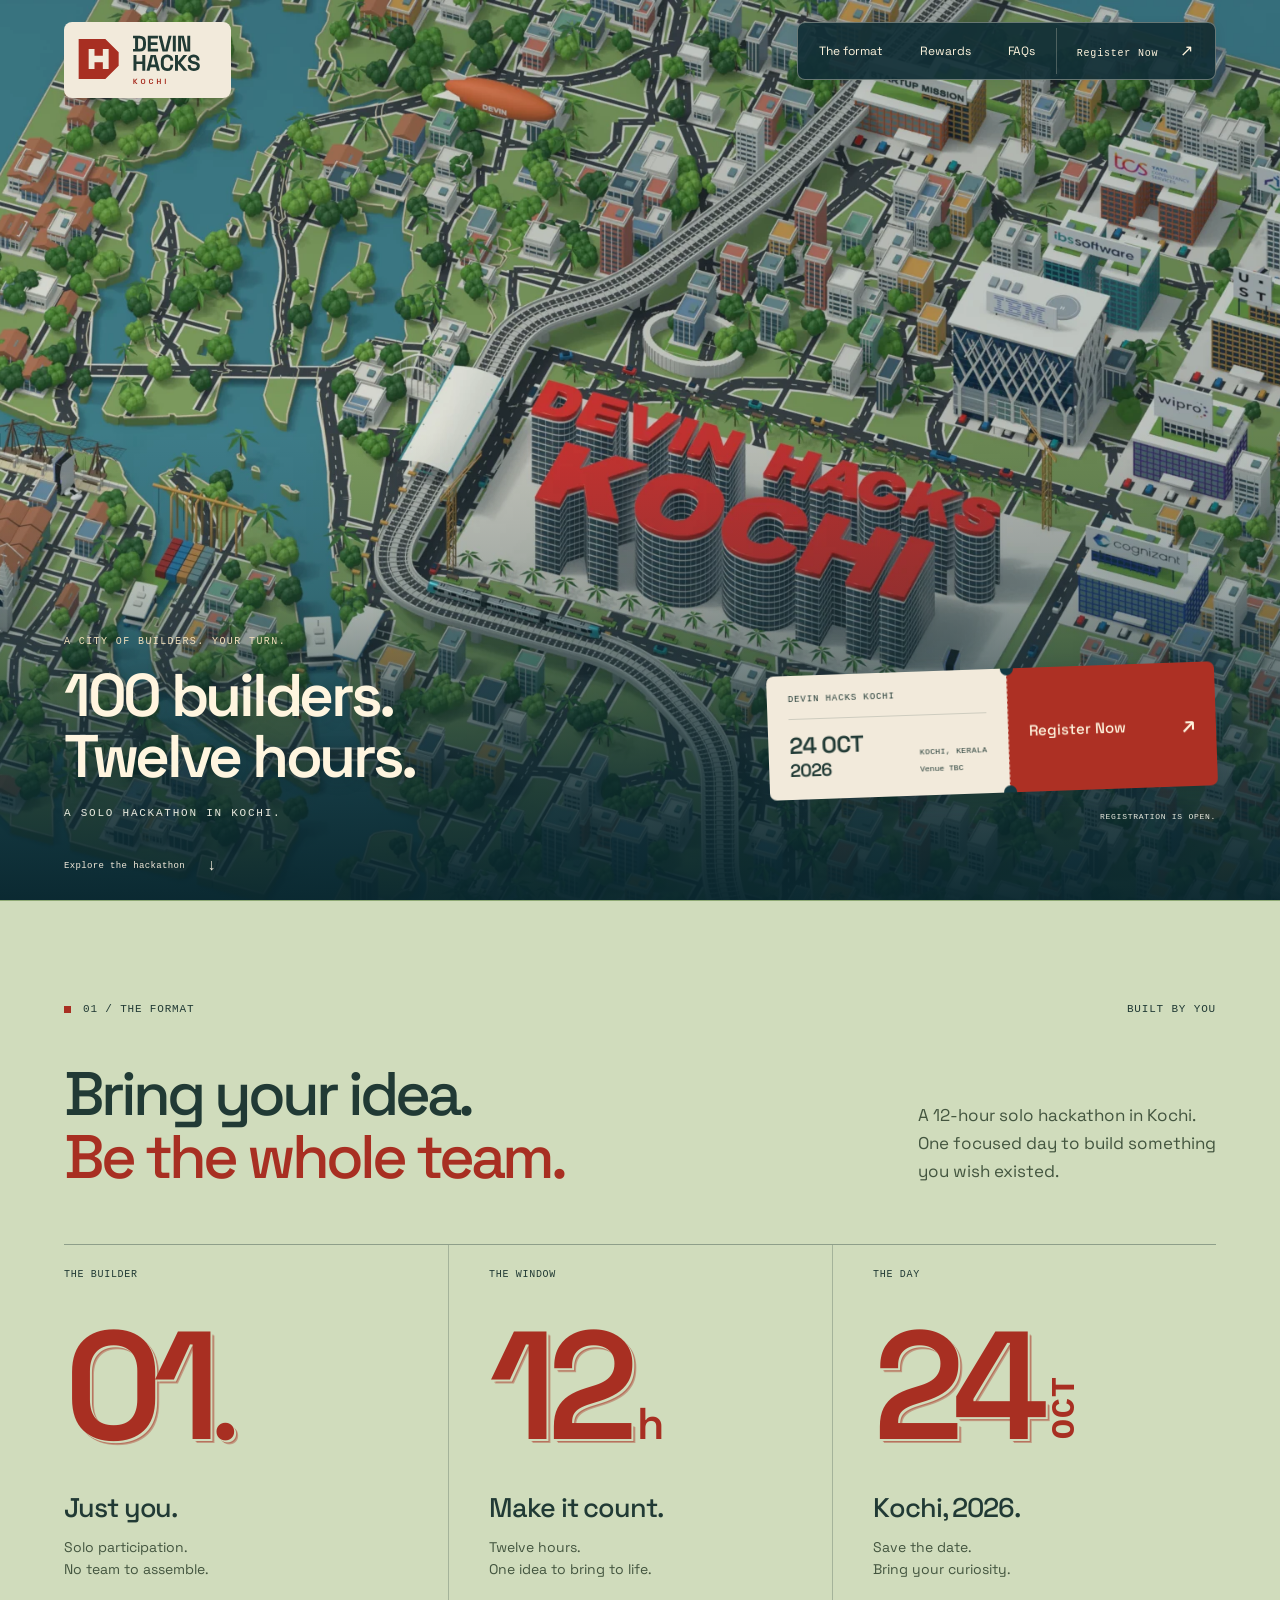
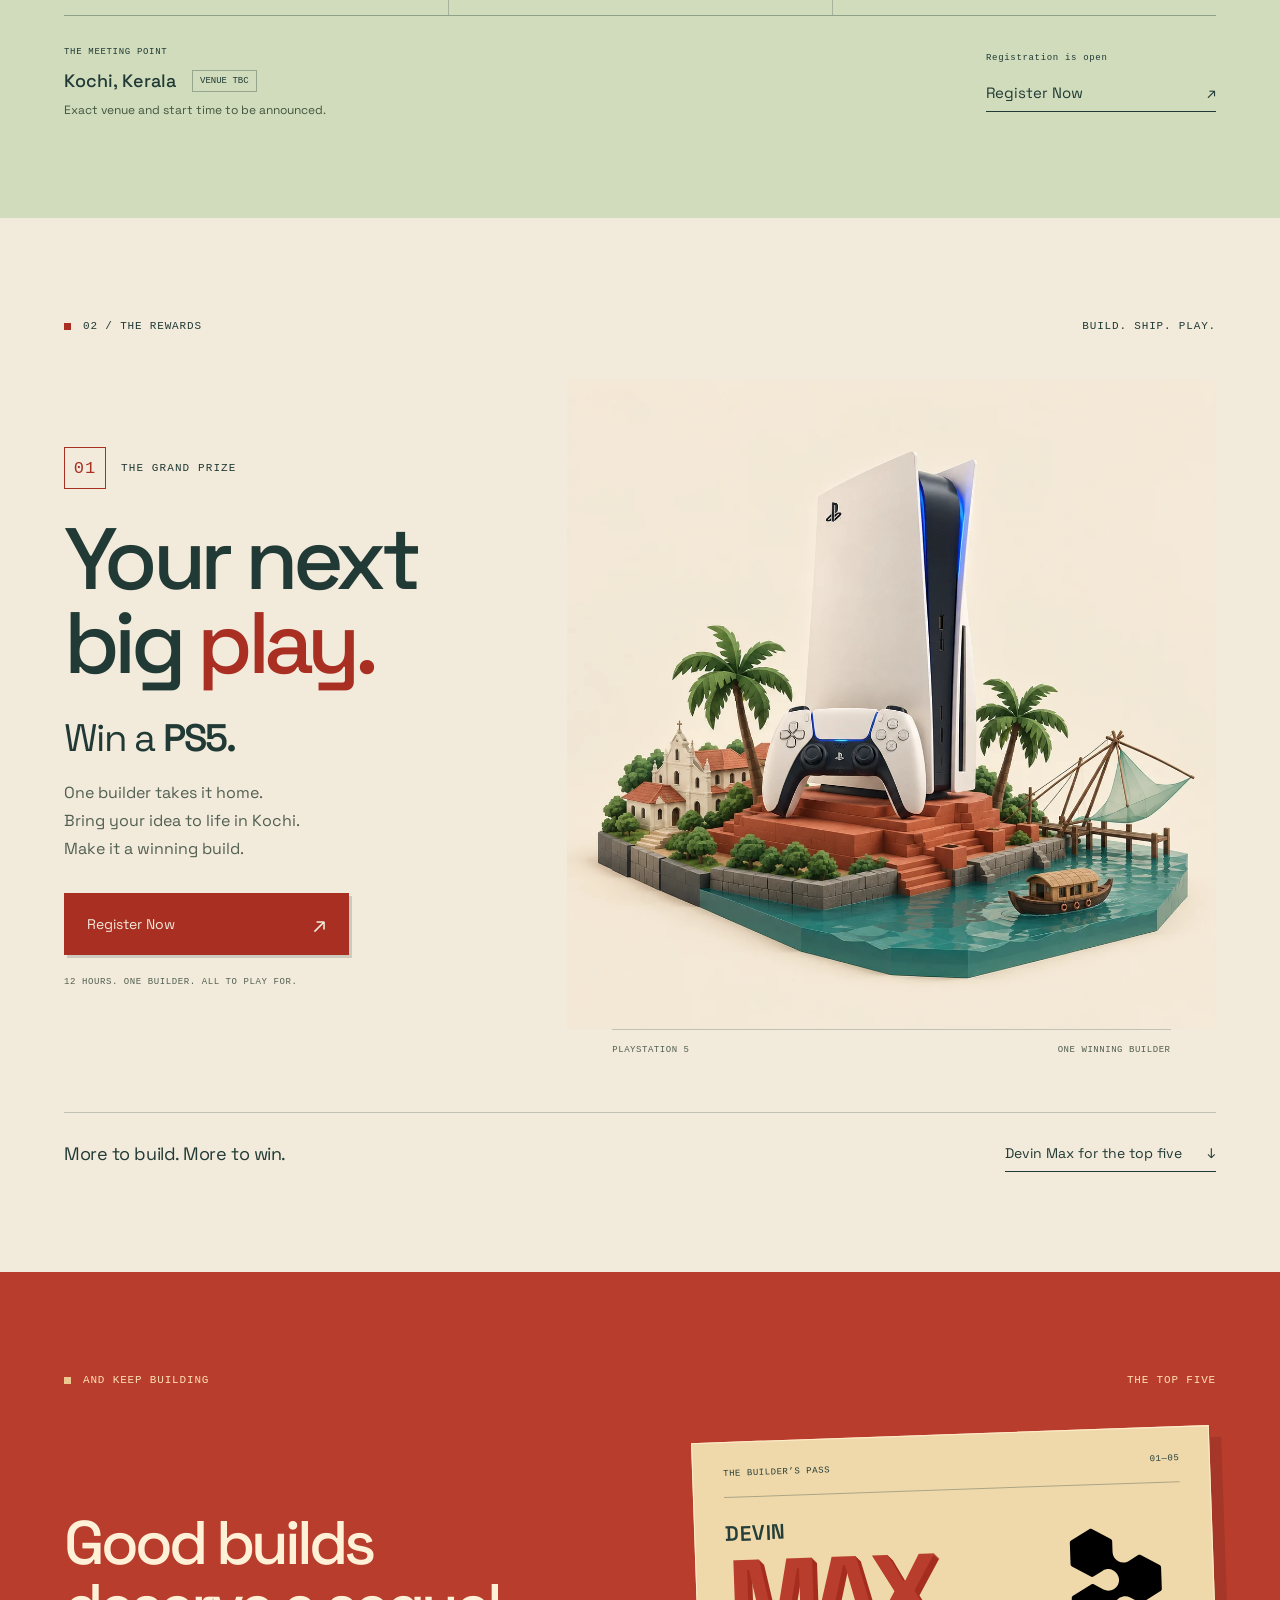
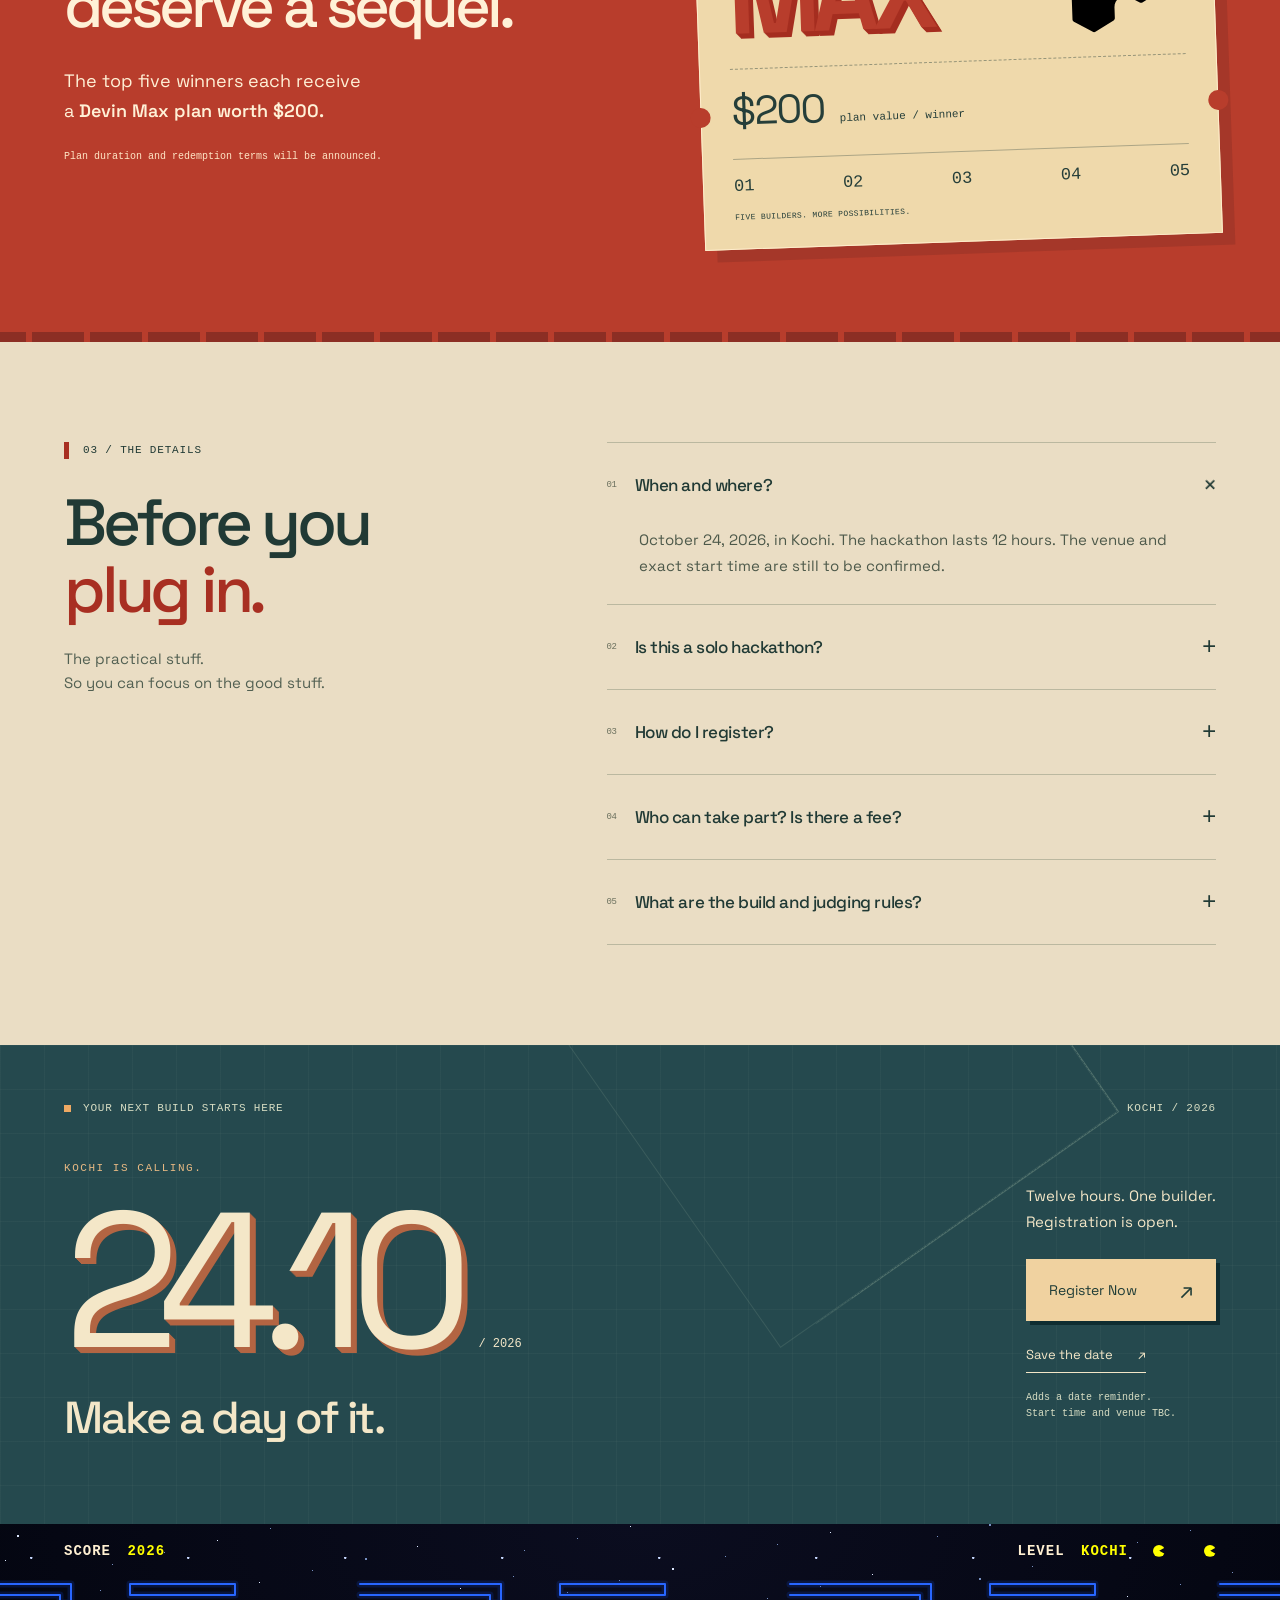
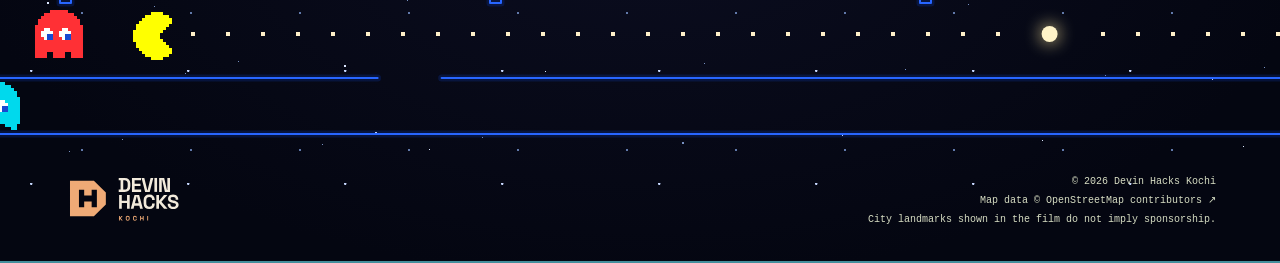
==== commit 6d59fbfe: "Open Luma registration and reveal the PS5 grand prize" ====
--- a/index.html
+++ b/index.html
@@ -2,10 +2,10 @@
 <html lang="en">
 <head>
 <meta charset="utf-8"><meta name="viewport" content="width=device-width,initial-scale=1">
-<meta name="theme-color" content="#f5f4ef"><meta name="description" content="Devin Hacks Kochi. October 24, 2026. A 12-hour solo hackathon in Kochi. Top five builders receive Devin Max plans worth $200 each. Venue TBC.">
+<meta name="theme-color" content="#f5f4ef"><meta name="description" content="Devin Hacks Kochi. October 24, 2026. A 12-hour solo hackathon in Kochi. Registration is open. Win a PS5. Top five builders receive Devin Max plans worth $200 each. Venue TBC.">
 <title>Devin Hacks Kochi — 24 October · 12 hours · Solo</title>
-<link rel="icon" href="assets/favicon.ico?v=dh1" sizes="any"><link rel="icon" href="assets/favicon.svg?v=dh1" type="image/svg+xml"><link rel="apple-touch-icon" href="assets/apple-touch-icon.png"><link rel="manifest" href="site.webmanifest"><link rel="preload" href="assets/space-grotesk.ttf" as="font" type="font/ttf" crossorigin><link rel="stylesheet" href="styles.css?v=hero5">
-<script src="event-config.js" defer></script><script src="site.js?v=hero5" defer></script>
+<link rel="icon" href="assets/favicon.ico?v=dh1" sizes="any"><link rel="icon" href="assets/favicon.svg?v=dh1" type="image/svg+xml"><link rel="apple-touch-icon" href="assets/apple-touch-icon.png"><link rel="manifest" href="site.webmanifest"><link rel="preload" href="assets/space-grotesk.ttf" as="font" type="font/ttf" crossorigin><link rel="stylesheet" href="styles.css?v=prize1">
+<script src="event-config.js?v=prize1" defer></script><script src="site.js?v=prize1" defer></script>
 <script>window.va = window.va || function () { (window.vaq = window.vaq || []).push(arguments); };</script>
 <script defer src="/_vercel/insights/script.js"></script>
 </head>
@@ -13,15 +13,15 @@
 <a class="skip-link" href="#main">Skip to content</a>
 <header class="site-header" id="site-header">
 <a class="brand" href="#home" aria-label="Devin Hacks Kochi home"><img src="assets/devin-hacks-logo.svg" width="174" height="72" alt="Devin Hacks Kochi"></a>
-<nav class="desktop-nav" aria-label="Main navigation"><a href="#about">The format</a><a href="#prizes">Rewards</a><a href="#faq">FAQs</a><a href="#join" class="nav-date" data-registration-link>Opening soon <span aria-hidden="true">↗</span></a></nav>
+<nav class="desktop-nav" aria-label="Main navigation"><a href="#about">The format</a><a href="#prizes">Rewards</a><a href="#faq">FAQs</a><a href="https://luma.com/3v8n74l1" class="nav-date" data-registration-link>Register Now <span aria-hidden="true">↗</span></a></nav>
 <button class="menu-toggle" aria-expanded="false" aria-controls="mobile-nav"><span>Explore</span><span class="menu-glyph" aria-hidden="true">＋</span></button>
-<nav id="mobile-nav" class="mobile-nav" aria-label="Site navigation" hidden><a href="#about">The format <span>01</span></a><a href="#prizes">The rewards <span>02</span></a><a href="#faq">FAQs <span>03</span></a><a href="#join" data-registration-link>Opening soon <span>↗</span></a></nav>
+<nav id="mobile-nav" class="mobile-nav" aria-label="Site navigation" hidden><a href="#about">The format <span>01</span></a><a href="#prizes">The rewards <span>02</span></a><a href="#faq">FAQs <span>03</span></a><a href="https://luma.com/3v8n74l1" data-registration-link>Register Now <span>↗</span></a></nav>
 </header>
 <main id="main">
 <section class="hero" id="home" aria-labelledby="event-title" aria-describedby="film-description">
 <div class="film-stage"><picture class="hero-poster" aria-hidden="true"><source media="(max-width:900px) and (orientation:portrait)" srcset="assets/poster-mobile.webp?v=ac2"><img src="assets/poster.webp?v=ac2" width="1920" height="1080" alt="" fetchpriority="high"></picture><video id="city-film" muted playsinline preload="none" aria-hidden="true"></video></div>
 <div class="hero-shade" aria-hidden="true"></div><h1 class="sr-only" id="event-title">Devin Hacks Kochi</h1><p class="sr-only" id="film-description">Decorative city animation. Press Escape to pause.</p>
-<div class="hero-bottom"><div class="hero-copy"><p class="eyebrow">A CITY OF BUILDERS. YOUR TURN.</p><p class="hero-headline">100 builders.<br>Twelve hours.</p><p class="hero-description">A solo hackathon in Kochi.</p></div><div class="hero-invitation"><div class="hero-ticket"><div class="ticket-details"><p class="ticket-label">DEVIN HACKS KOCHI</p><div class="ticket-facts"><p class="ticket-date">24 OCT<span>2026</span></p><p class="ticket-location">KOCHI, KERALA<span>Venue TBC</span></p></div></div><a class="button hero-action" href="#join" data-registration-link>Opening soon <span aria-hidden="true">↗</span></a></div><p class="ticket-note">Registration opens soon.</p></div></div>
+<div class="hero-bottom"><div class="hero-copy"><p class="eyebrow">A CITY OF BUILDERS. YOUR TURN.</p><p class="hero-headline">100 builders.<br>Twelve hours.</p><p class="hero-description">A solo hackathon in Kochi.</p></div><div class="hero-invitation"><div class="hero-ticket"><div class="ticket-details"><p class="ticket-label">DEVIN HACKS KOCHI</p><div class="ticket-facts"><p class="ticket-date">24 OCT<span>2026</span></p><p class="ticket-location">KOCHI, KERALA<span>Venue TBC</span></p></div></div><a class="button hero-action" href="https://luma.com/3v8n74l1" data-registration-link>Register Now <span aria-hidden="true">↗</span></a></div><p class="ticket-note">Registration is open.</p></div></div>
 <a class="hero-scroll" href="#about">Explore the hackathon <span aria-hidden="true">↓</span></a>
 </section>
 <section class="about shell section-space" id="about" aria-labelledby="about-title">
@@ -32,17 +32,35 @@
 <div class="format-column reveal"><dt>THE WINDOW</dt><dd><span class="format-number">12<span class="number-unit">h</span></span><strong>Make it count.</strong><p>Twelve hours.<br>One idea to bring to life.</p></dd></div>
 <div class="format-column format-date reveal"><dt>THE DAY</dt><dd><span class="format-number">24<span class="number-unit">oct</span></span><strong>Kochi, 2026.</strong><p>Save the date.<br>Bring your curiosity.</p></dd></div>
 </dl>
-<div class="format-logistics"><p><span class="eyebrow">THE MEETING POINT</span><strong>Kochi, Kerala <span class="venue-tag">VENUE TBC</span></strong><span>Exact venue and start time to be announced.</span></p><div><p class="eyebrow" id="registration-fact">Registration coming soon</p><a class="inline-link" href="#join" data-registration-link>Keep October 24 free <span aria-hidden="true">↗</span></a></div></div>
+<div class="format-logistics"><p><span class="eyebrow">THE MEETING POINT</span><strong>Kochi, Kerala <span class="venue-tag">VENUE TBC</span></strong><span>Exact venue and start time to be announced.</span></p><div><p class="eyebrow" id="registration-fact">Registration is open</p><a class="inline-link" href="https://luma.com/3v8n74l1" data-registration-link>Register Now <span aria-hidden="true">↗</span></a></div></div>
 </section>
-<section class="rewards section-space" id="prizes" aria-labelledby="prizes-title"><div class="shell"><div class="section-label"><p class="eyebrow">02 / THE REWARDS</p><span class="eyebrow">FOR YOUR NEXT BUILD, TOO</span></div><div class="reward-layout"><div class="reveal"><h2 class="display" id="prizes-title">Good builds<br>deserve a sequel.</h2><p class="reward-description">The top five winners each receive<br>a <strong>Devin Max plan worth $200.</strong></p><p class="fine-print">Plan duration and redemption terms will be announced.</p></div><div class="reward-poster reveal"><div class="reward-poster-top"><span>THE BUILDER’S PASS</span><span>01—05</span></div><div class="reward-identity"><p class="max-word">DEVIN<span>MAX</span></p><img class="devin-mark" src="assets/devin-mark.svg" width="425" height="425" alt="Devin" loading="lazy"></div><p class="reward-value">$200<span>plan value / winner</span></p><div class="reward-ranks" aria-label="Five winning builders"><span>01</span><span>02</span><span>03</span><span>04</span><span>05</span></div><p>FIVE BUILDERS. MORE POSSIBILITIES.</p></div></div></div></section>
+<section class="grand-prize shell section-space" id="prizes" aria-labelledby="prizes-title">
+<div class="section-label"><p class="eyebrow">02 / THE REWARDS</p><span class="eyebrow">BUILD. SHIP. PLAY.</span></div>
+<div class="prize-layout">
+<div class="prize-copy reveal">
+<p class="prize-kicker"><span aria-hidden="true">01</span> THE GRAND PRIZE</p>
+<h2 id="prizes-title">Your next<br>big <span class="accent">play.</span></h2>
+<p class="prize-name">Win a <strong>PS5.</strong></p>
+<p class="prize-description">One builder takes it home.<br>Bring your idea to life in Kochi.<br>Make it a winning build.</p>
+<a class="button prize-action" href="https://luma.com/3v8n74l1" data-registration-link>Register Now <span aria-hidden="true">↗</span></a>
+<p class="prize-footnote">12 HOURS. ONE BUILDER. ALL TO PLAY FOR.</p>
+</div>
+<figure class="prize-art reveal">
+<img src="assets/ps5-kochi-prize.webp" srcset="assets/ps5-kochi-prize-640.webp 640w, assets/ps5-kochi-prize.webp 1254w" sizes="(max-width: 760px) 90vw, 55vw" width="1254" height="1254" alt="A PlayStation 5 and DualSense controller on a miniature Kochi waterfront, with palms and a Chinese fishing net." loading="lazy" decoding="async">
+<figcaption><span>PLAYSTATION 5</span><span>ONE WINNING BUILDER</span></figcaption>
+</figure>
+</div>
+<div class="prize-next"><span>More to build. More to win.</span><a class="inline-link" href="#devin-max">Devin Max for the top five <span aria-hidden="true">↓</span></a></div>
+</section>
+<section class="rewards section-space" id="devin-max" aria-labelledby="max-title"><div class="shell"><div class="section-label"><p class="eyebrow">AND KEEP BUILDING</p><span class="eyebrow">THE TOP FIVE</span></div><div class="reward-layout"><div class="reveal"><h2 class="display" id="max-title">Good builds<br>deserve a sequel.</h2><p class="reward-description">The top five winners each receive<br>a <strong>Devin Max plan worth $200.</strong></p><p class="fine-print">Plan duration and redemption terms will be announced.</p></div><div class="reward-poster reveal"><div class="reward-poster-top"><span>THE BUILDER’S PASS</span><span>01—05</span></div><div class="reward-identity"><p class="max-word">DEVIN<span>MAX</span></p><img class="devin-mark" src="assets/devin-mark.svg" width="425" height="425" alt="Devin" loading="lazy"></div><p class="reward-value">$200<span>plan value / winner</span></p><div class="reward-ranks" aria-label="Five winning builders"><span>01</span><span>02</span><span>03</span><span>04</span><span>05</span></div><p>FIVE BUILDERS. MORE POSSIBILITIES.</p></div></div></div></section>
 <section class="faq-section shell section-space" id="faq" aria-labelledby="faq-title"><div class="faq-layout"><div class="faq-heading"><p class="eyebrow">03 / THE DETAILS</p><h2 class="display reveal" id="faq-title">Before you <br><span class="accent">plug in.</span></h2><p>The practical stuff. <br>So you can focus on the good stuff.</p></div><div class="faq-list">
 <details open><summary><span class="question-index" aria-hidden="true">01</span>When and where?<span aria-hidden="true">+</span></summary><div class="faq-answer"><p>October 24, 2026, in Kochi. The hackathon lasts 12 hours. The venue and exact start time are still to be confirmed.</p></div></details>
 <details><summary><span class="question-index" aria-hidden="true">02</span>Is this a solo hackathon?<span aria-hidden="true">+</span></summary><div class="faq-answer"><p>Yes. You’ll participate as an individual, so there’s no team to assemble.</p></div></details>
-<details><summary><span class="question-index" aria-hidden="true">03</span>How do I register?<span aria-hidden="true">+</span></summary><div class="faq-answer"><p id="registration-answer">Registration details are coming soon. Save the date now; the application link will appear here when it’s available.</p><a class="inline-link" href="#join" data-registration-link>Save the date <span aria-hidden="true">↗</span></a></div></details>
-<details><summary><span class="question-index" aria-hidden="true">04</span>Who can take part? Is there a fee?<span aria-hidden="true">+</span></summary><div class="faq-answer"><p>Eligibility, age requirements and any participation fee are being finalized. These details will be published before registration opens.</p></div></details>
+<details><summary><span class="question-index" aria-hidden="true">03</span>How do I register?<span aria-hidden="true">+</span></summary><div class="faq-answer"><p id="registration-answer">Registration is open on Luma. Visit the event page to review the participation details and register for Devin Hacks Kochi.</p><a class="inline-link" href="https://luma.com/3v8n74l1" data-registration-link>Register Now <span aria-hidden="true">↗</span></a></div></details>
+<details><summary><span class="question-index" aria-hidden="true">04</span>Who can take part? Is there a fee?<span aria-hidden="true">+</span></summary><div class="faq-answer"><p>Check the registration page for eligibility, age requirements and any participation fee before applying.</p></div></details>
 <details><summary><span class="question-index" aria-hidden="true">05</span>What are the build and judging rules?<span aria-hidden="true">+</span></summary><div class="faq-answer"><p>The project brief, permitted tools, existing-project policy, submission requirements and judging criteria will be published with the event rules.</p></div></details>
 </div></div></section>
-<section class="join" id="join" aria-labelledby="join-title"><div class="shell"><div class="section-label"><p class="eyebrow">YOUR NEXT BUILD STARTS HERE</p><span class="eyebrow">KOCHI / 2026</span></div><div class="join-layout"><div><p class="join-prelude">KOCHI IS CALLING.</p><p class="join-date">24.10<span>/ 2026</span></p><h2 id="join-title">Make a day of it.</h2></div><div class="join-action"><p id="registration-status">Twelve hours. One builder.<br>Registration opens soon.</p><a class="button" id="calendar-link" href="devin-hacks-kochi.ics" download>Save the date <span aria-hidden="true">↗</span></a><p class="calendar-note">Adds a date reminder. <br>Start time and venue TBC.</p></div></div></div></section>
+<section class="join" id="join" aria-labelledby="join-title"><div class="shell"><div class="section-label"><p class="eyebrow">YOUR NEXT BUILD STARTS HERE</p><span class="eyebrow">KOCHI / 2026</span></div><div class="join-layout"><div><p class="join-prelude">KOCHI IS CALLING.</p><p class="join-date">24.10<span>/ 2026</span></p><h2 id="join-title">Make a day of it.</h2></div><div class="join-action"><p id="registration-status">Twelve hours. One builder.<br>Registration is open.</p><a class="button" href="https://luma.com/3v8n74l1" data-registration-link>Register Now <span aria-hidden="true">↗</span></a><a class="inline-link calendar-link" id="calendar-link" href="devin-hacks-kochi.ics" download>Save the date <span aria-hidden="true">↗</span></a><p class="calendar-note">Adds a date reminder. <br>Start time and venue TBC.</p></div></div></div></section>
 </main>
 <footer class="site-footer" id="footer">
 <div class="arcade-track" aria-hidden="true"><div class="arcade-hud"><span>SCORE <b>2026</b></span><span>LEVEL <b>KOCHI</b><i class="arcade-lives">● ● ●</i></span></div><canvas id="footer-arcade"></canvas></div>
--- a/styles.css
+++ b/styles.css
@@ -105,3 +105,25 @@
 @media(max-width:540px) and (max-height:740px){.hero-bottom{bottom:54px;gap:16px}.hero-headline{font-size:35px}.hero-copy>.eyebrow{margin-bottom:8px}.hero-description{margin-top:9px}.hero-ticket .hero-action{min-height:90px}.ticket-label{padding-bottom:7px}.ticket-facts{margin-top:7px}.hero-scroll{bottom:18px}.hero-shade{background:linear-gradient(0deg,#092d36 0%,rgba(8,37,45,.9) 20%,rgba(8,37,45,.45) 40%,transparent 63%)}}
 
 @media(max-width:1050px){.ticket-location{display:block;font-size:0}.ticket-location>span{font:9px/1.4 var(--mono);margin-top:0}}
+
+/* The grand prize extends the miniature Kochi world in the site's paper palette. */
+.grand-prize{background:var(--paper)}
+.prize-layout{display:grid;grid-template-columns:.85fr 1.15fr;align-items:center;gap:2%;max-width:1600px;margin-inline:auto}
+.prize-copy{position:relative;z-index:1;padding-block:20px}
+.prize-kicker{display:flex;align-items:center;gap:15px;font:11px/1.5 var(--mono);letter-spacing:.1em;margin-bottom:28px}
+.prize-kicker>span{display:grid;place-items:center;width:42px;height:42px;border:1px solid var(--accent);color:var(--accent);font-size:17px}
+.prize-copy h2{font-size:clamp(58px,6.8vw,104px);font-weight:500;line-height:.96;letter-spacing:-.065em}
+.prize-name{font-size:clamp(27px,3vw,42px);letter-spacing:-.045em;margin-top:28px}
+.prize-name strong{font-weight:600}
+.prize-description{font-size:16px;line-height:1.75;color:var(--muted);margin-top:17px}
+.prize-action{max-width:285px;margin-top:30px;background:var(--accent);color:var(--paper)}
+.prize-footnote{font:9px/1.7 var(--mono);letter-spacing:.065em;margin-top:20px;color:var(--muted)}
+.prize-art{min-width:0}
+.prize-art img{width:100%;height:auto;aspect-ratio:1;mix-blend-mode:multiply}
+.prize-art figcaption{display:flex;justify-content:space-between;gap:20px;border-top:1px solid var(--line);padding-top:14px;margin-inline:7%;font:9px/1.5 var(--mono);letter-spacing:.06em;color:var(--muted)}
+.prize-next{display:flex;justify-content:space-between;align-items:center;gap:24px;border-top:1px solid var(--line);padding-top:22px;margin-top:55px}
+.prize-next>span{font-size:18px;letter-spacing:-.025em}.prize-next .inline-link{font-size:14px}
+.calendar-link{margin-top:16px}
+@media(max-width:1050px) and (min-width:761px){.prize-copy h2{font-size:65px}.prize-footnote{max-width:260px}.prize-art figcaption{font-size:8px;margin-inline:3%}}
+@media(max-width:760px){.prize-layout{grid-template-columns:1fr;gap:25px}.prize-copy{padding:0}.prize-copy h2{font-size:clamp(62px,12vw,90px)}.prize-kicker{margin-bottom:24px}.prize-name{font-size:34px;margin-top:22px}.prize-art{width:100%;max-width:580px;justify-self:center}.prize-art figcaption{font-size:9px}.prize-next{margin-top:35px;align-items:flex-start;flex-direction:column;gap:10px}.prize-next>span{font-size:17px}.prize-action{max-width:340px}.prize-footnote{font-size:9px}}
+@media(prefers-reduced-motion:reduce){.prize-action{transition:none}}
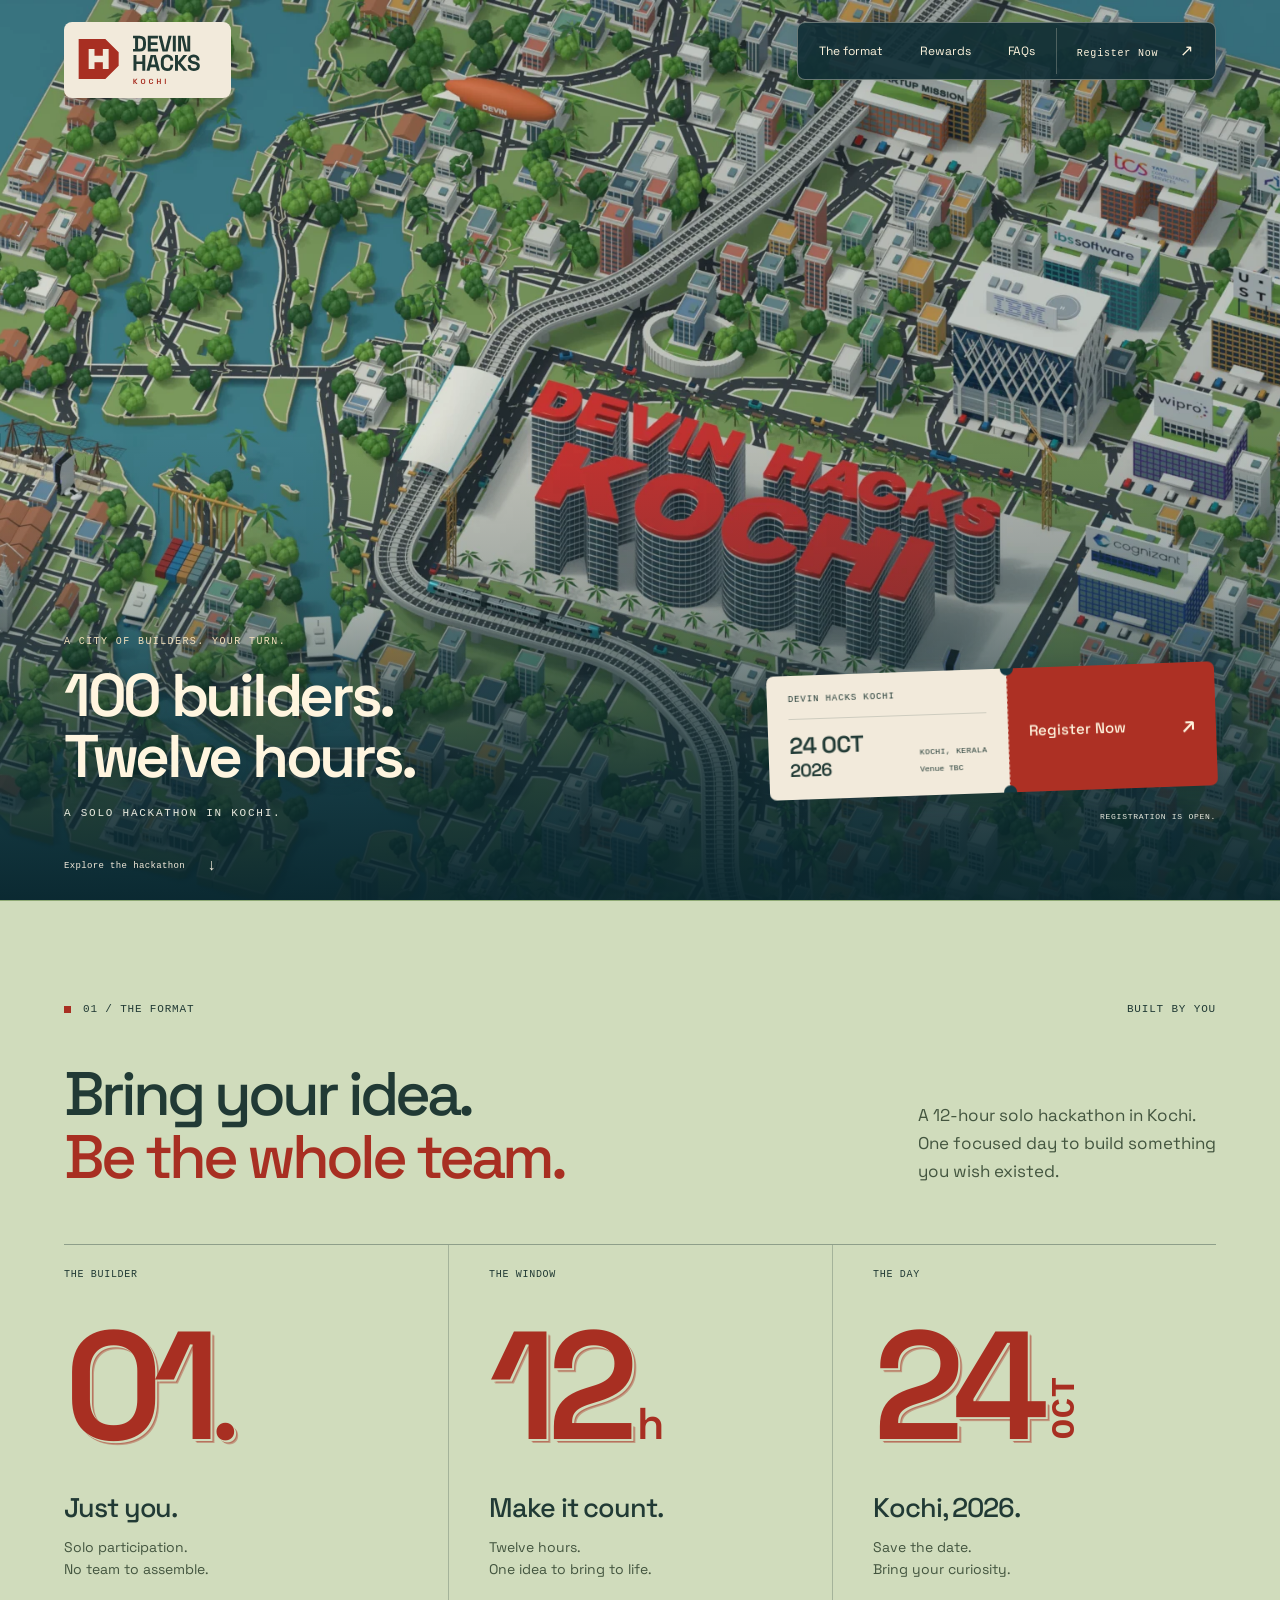
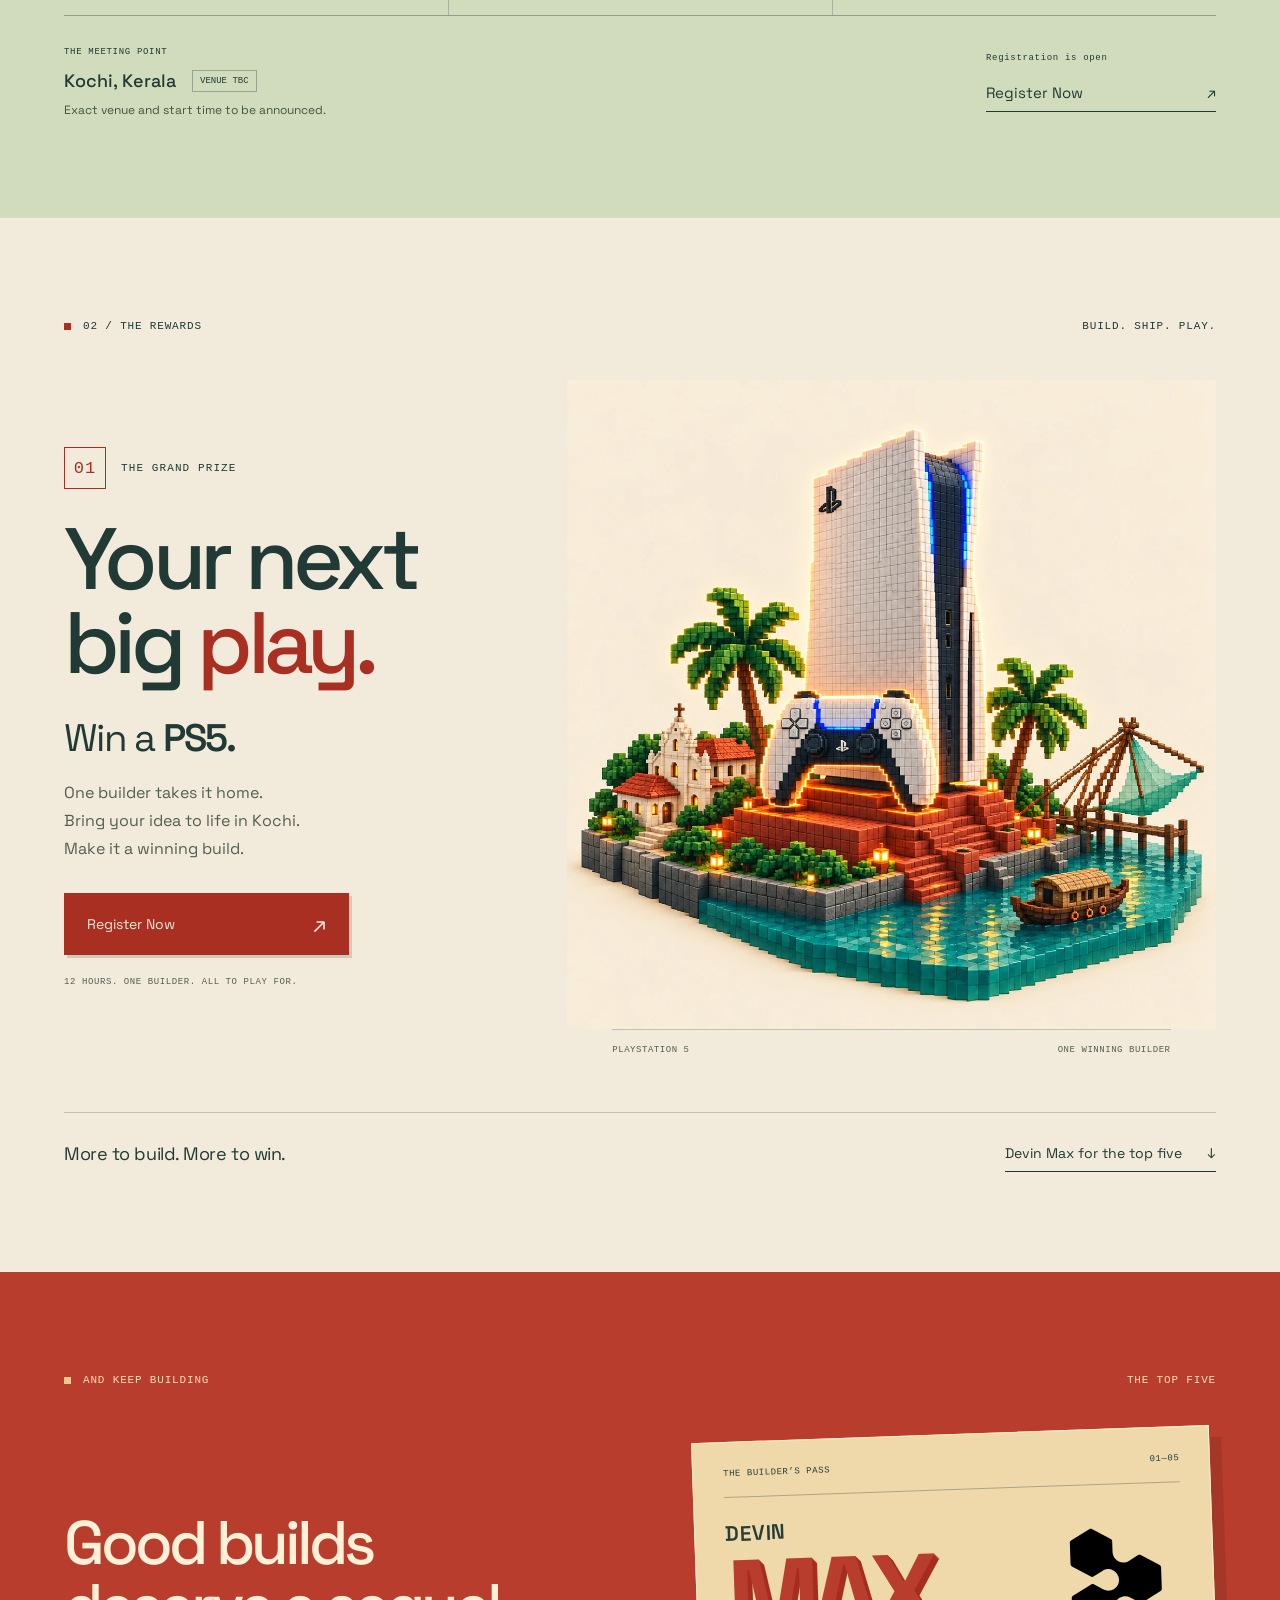
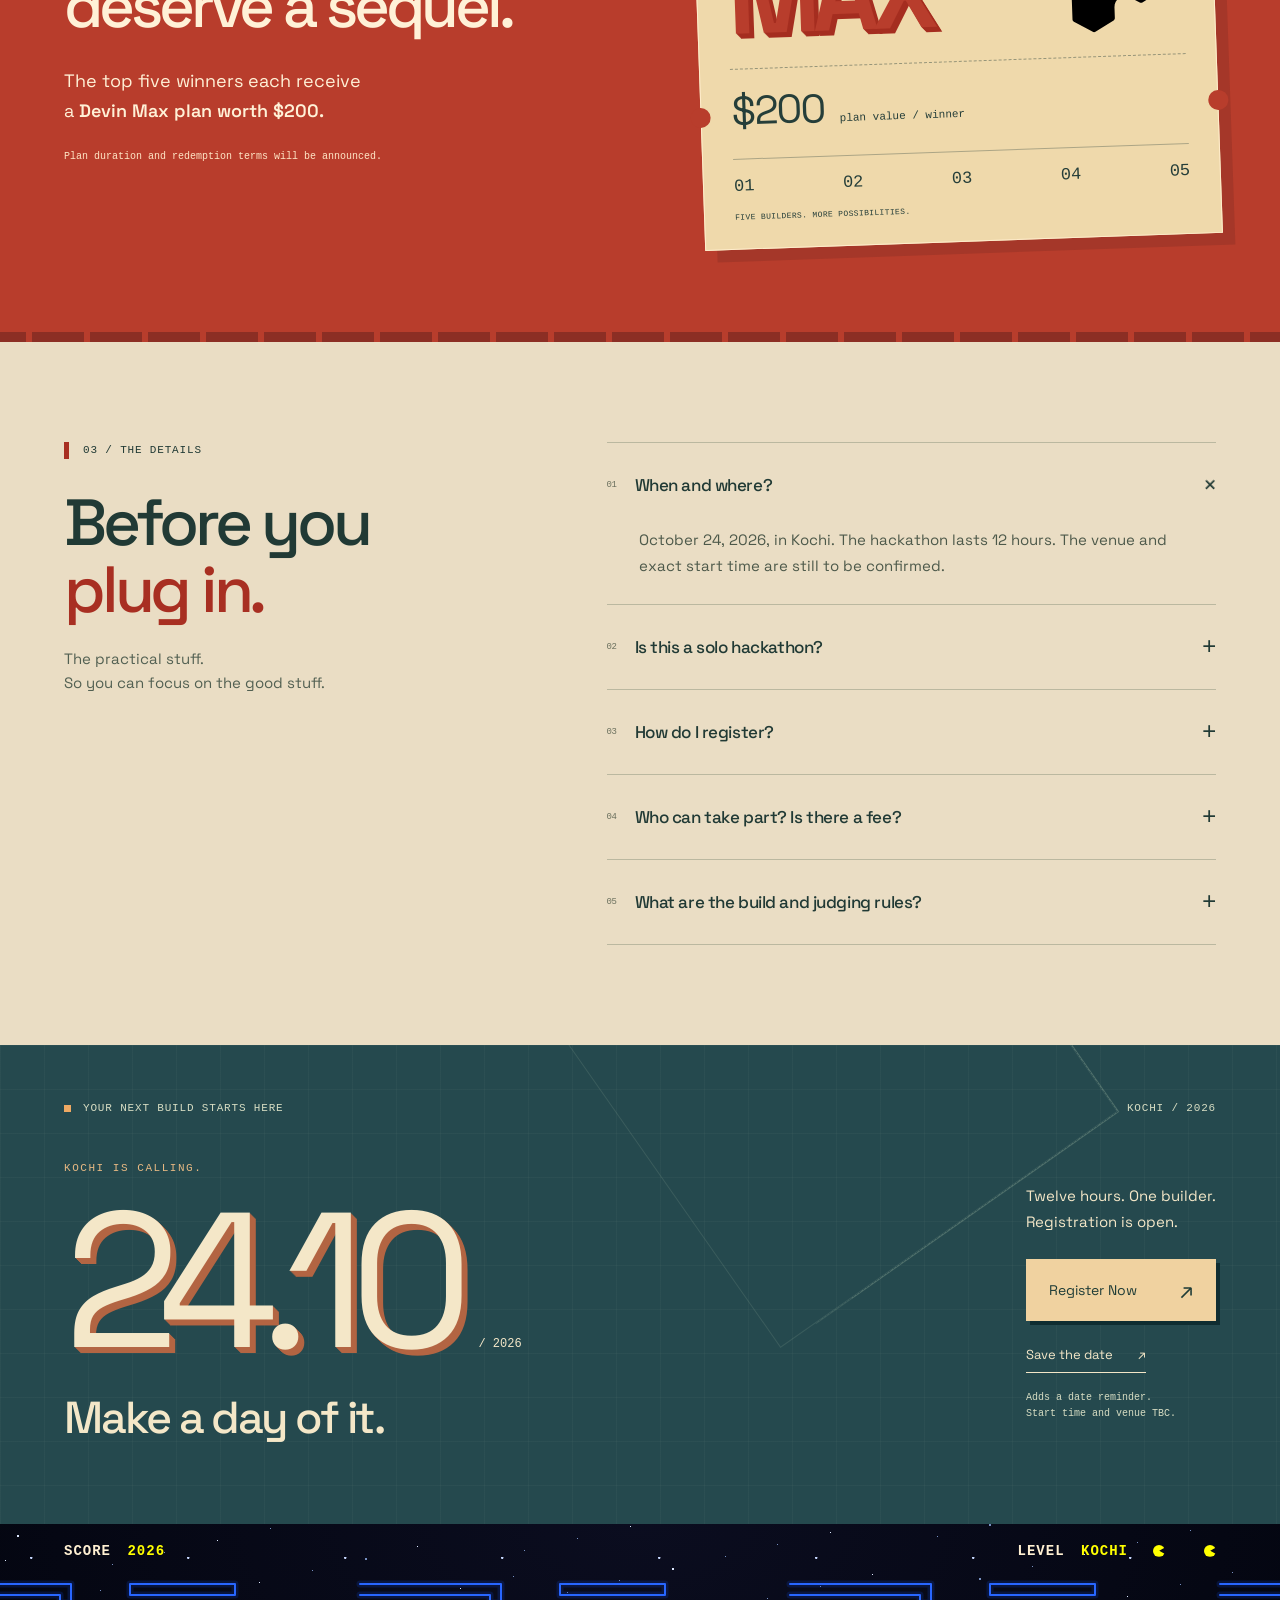
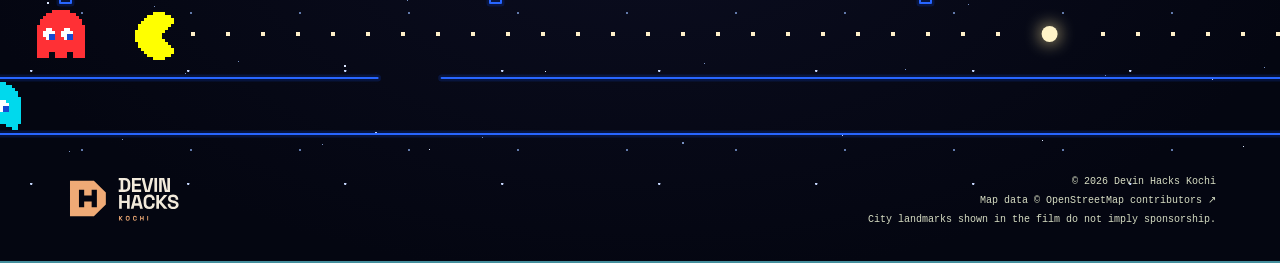
==== commit 41ad6807: "Match PS5 artwork to the poster's pixelated voxel style" ====
--- a/index.html
+++ b/index.html
@@ -46,7 +46,7 @@
 <p class="prize-footnote">12 HOURS. ONE BUILDER. ALL TO PLAY FOR.</p>
 </div>
 <figure class="prize-art reveal">
-<img src="assets/ps5-kochi-prize.webp" srcset="assets/ps5-kochi-prize-640.webp 640w, assets/ps5-kochi-prize.webp 1254w" sizes="(max-width: 760px) 90vw, 55vw" width="1254" height="1254" alt="A PlayStation 5 and DualSense controller on a miniature Kochi waterfront, with palms and a Chinese fishing net." loading="lazy" decoding="async">
+<img src="assets/ps5-kochi-prize.webp?v=pixel1" srcset="assets/ps5-kochi-prize-640.webp?v=pixel1 640w, assets/ps5-kochi-prize.webp?v=pixel1 1254w" sizes="(max-width: 760px) 90vw, 55vw" width="1254" height="1254" alt="A pixel-art PlayStation 5 and DualSense controller on a block-built Kochi waterfront, with palms and a Chinese fishing net." loading="lazy" decoding="async">
 <figcaption><span>PLAYSTATION 5</span><span>ONE WINNING BUILDER</span></figcaption>
 </figure>
 </div>
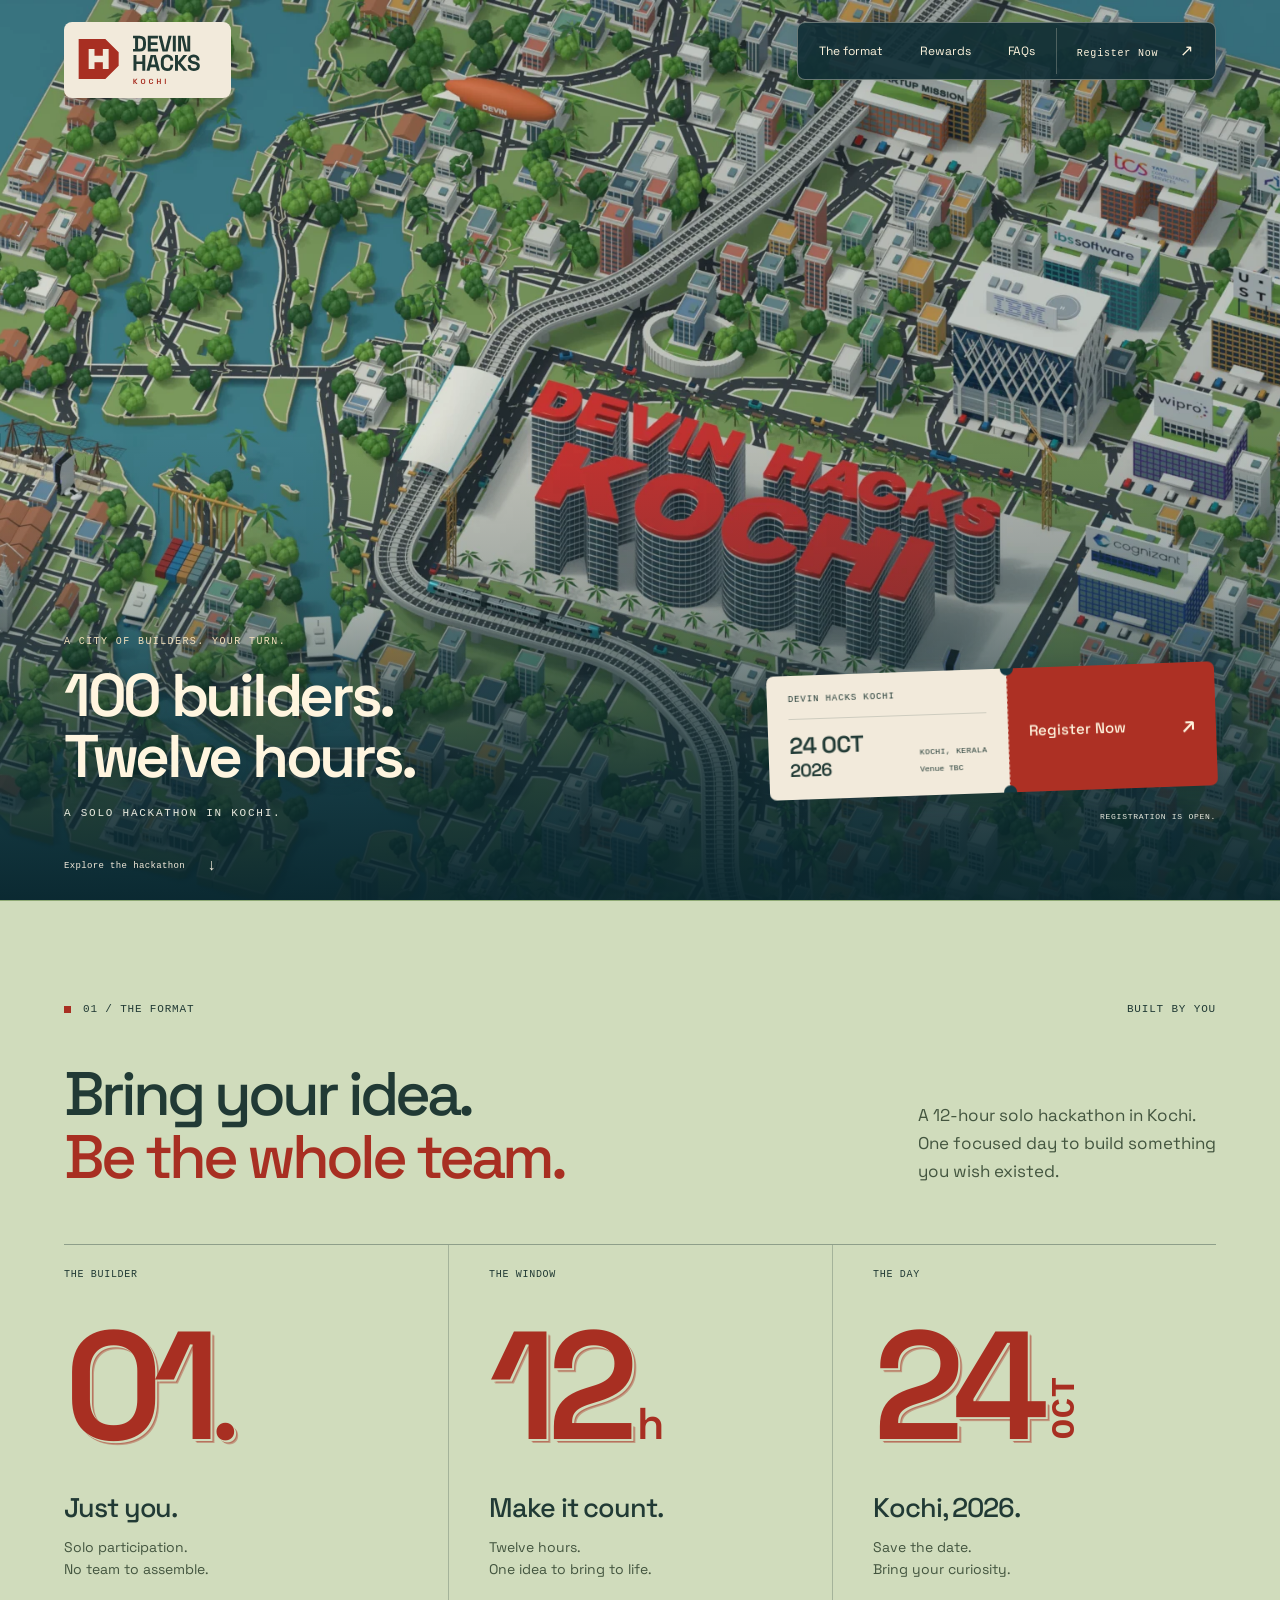
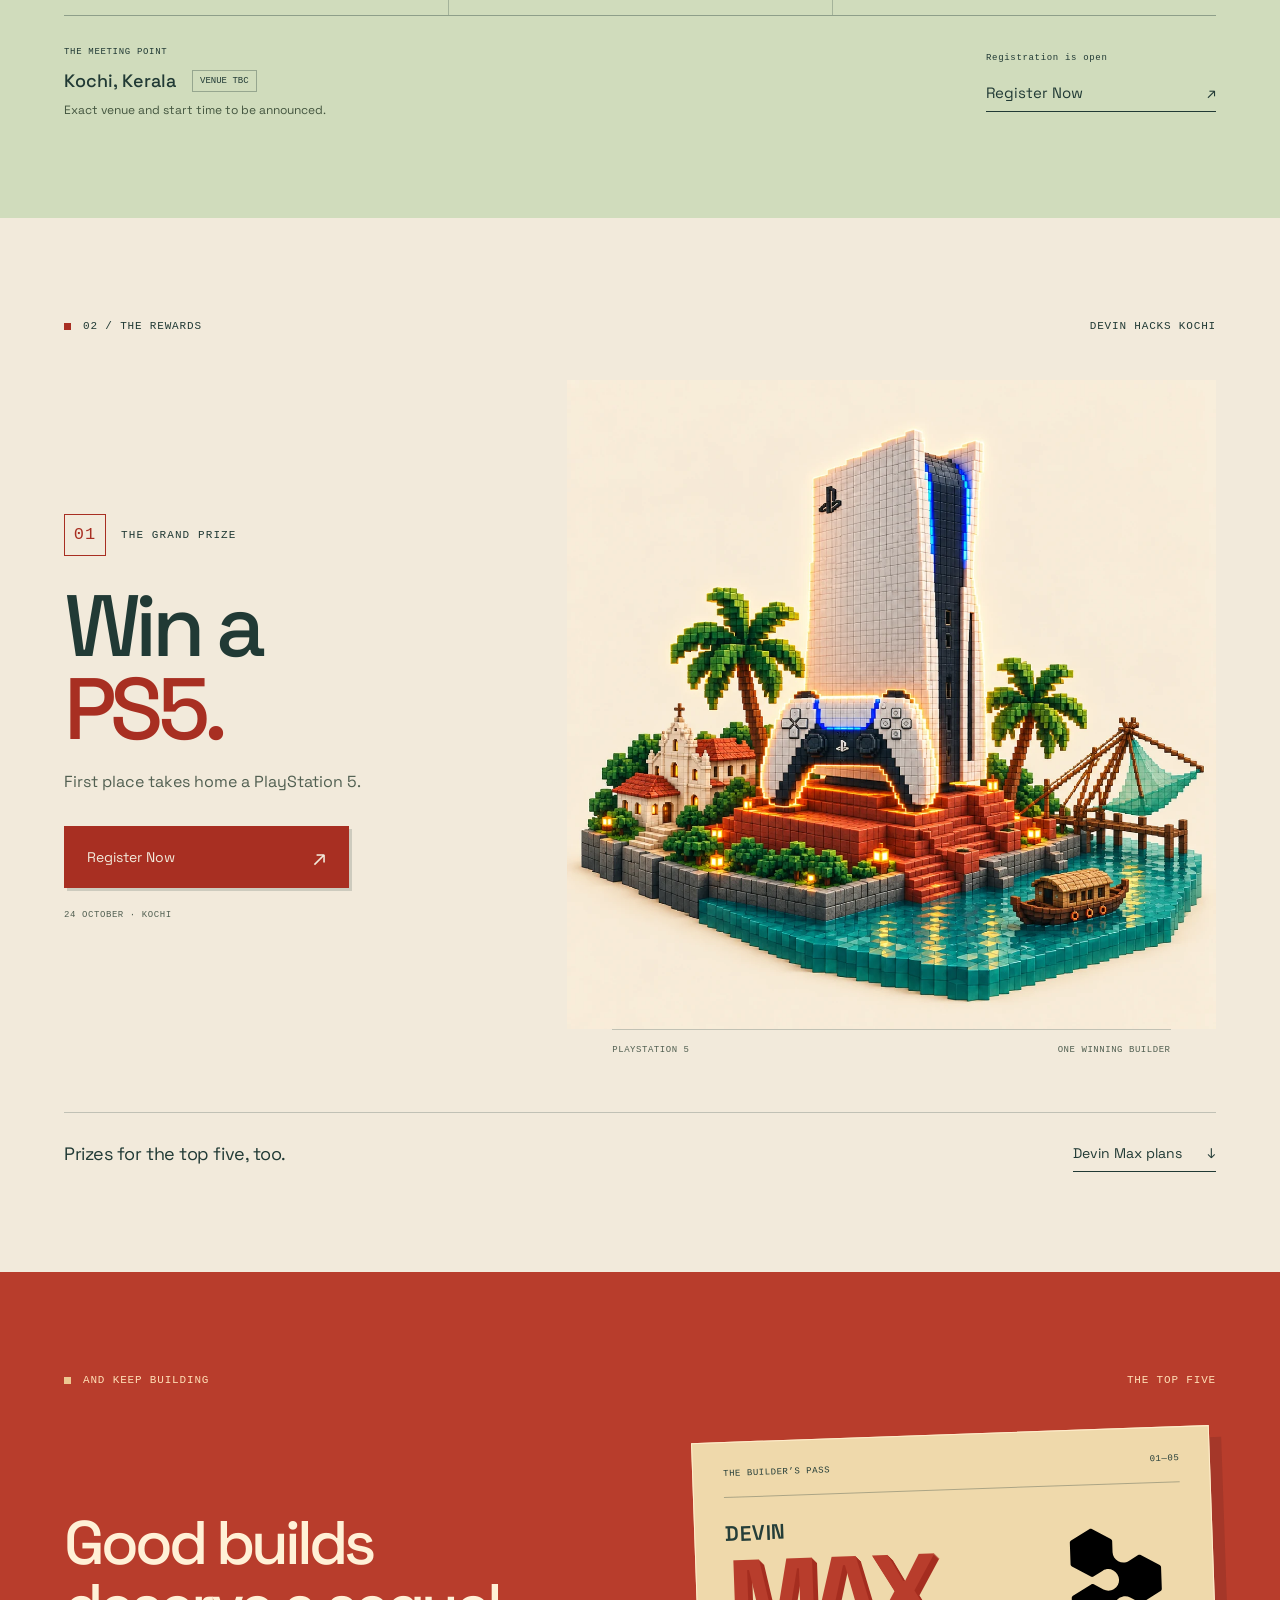
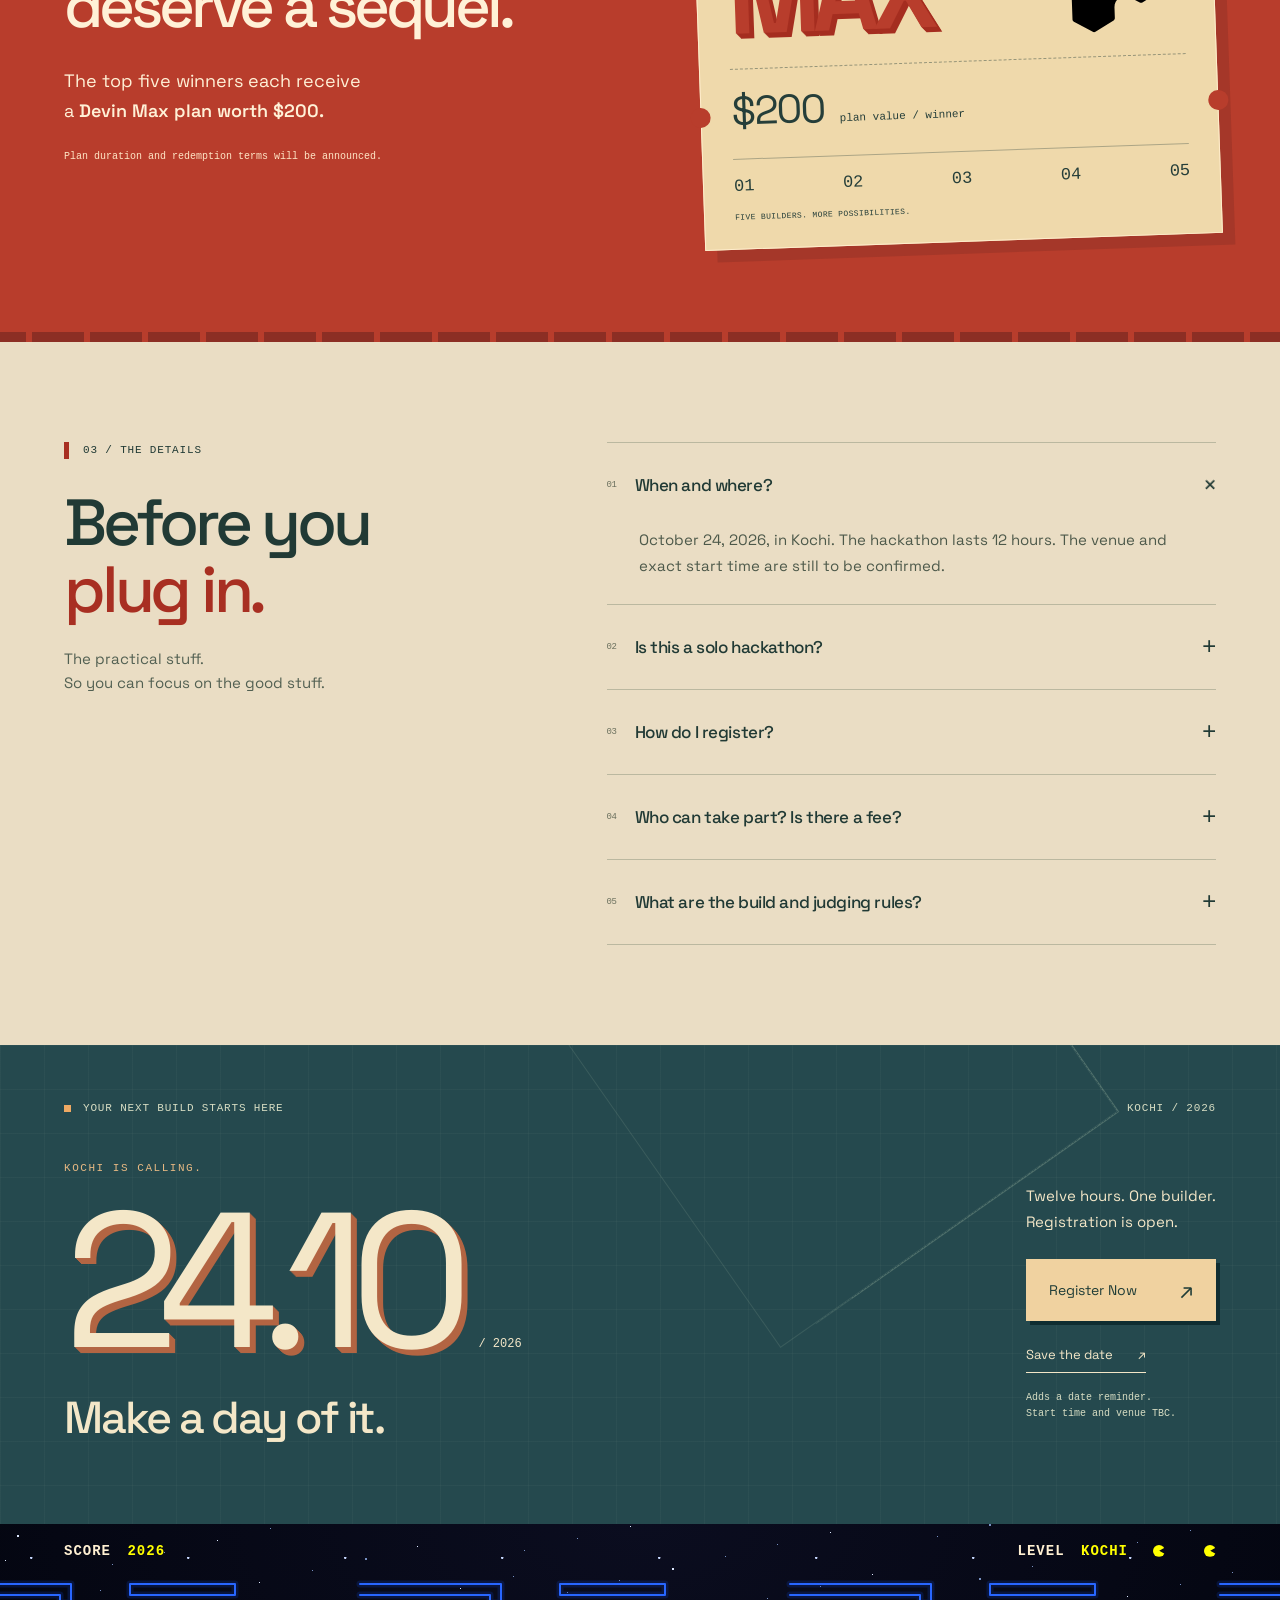
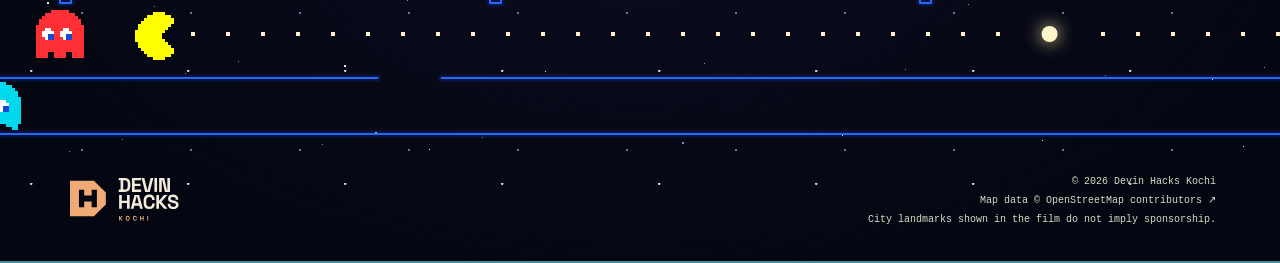
==== commit 9e207996: "Make the PS5 prize copy direct and concise" ====
--- a/index.html
+++ b/index.html
@@ -35,22 +35,21 @@
 <div class="format-logistics"><p><span class="eyebrow">THE MEETING POINT</span><strong>Kochi, Kerala <span class="venue-tag">VENUE TBC</span></strong><span>Exact venue and start time to be announced.</span></p><div><p class="eyebrow" id="registration-fact">Registration is open</p><a class="inline-link" href="https://luma.com/3v8n74l1" data-registration-link>Register Now <span aria-hidden="true">↗</span></a></div></div>
 </section>
 <section class="grand-prize shell section-space" id="prizes" aria-labelledby="prizes-title">
-<div class="section-label"><p class="eyebrow">02 / THE REWARDS</p><span class="eyebrow">BUILD. SHIP. PLAY.</span></div>
+<div class="section-label"><p class="eyebrow">02 / THE REWARDS</p><span class="eyebrow">DEVIN HACKS KOCHI</span></div>
 <div class="prize-layout">
 <div class="prize-copy reveal">
 <p class="prize-kicker"><span aria-hidden="true">01</span> THE GRAND PRIZE</p>
-<h2 id="prizes-title">Your next<br>big <span class="accent">play.</span></h2>
-<p class="prize-name">Win a <strong>PS5.</strong></p>
-<p class="prize-description">One builder takes it home.<br>Bring your idea to life in Kochi.<br>Make it a winning build.</p>
+<h2 id="prizes-title">Win a<br><span class="accent">PS5.</span></h2>
+<p class="prize-description">First place takes home a PlayStation 5.</p>
 <a class="button prize-action" href="https://luma.com/3v8n74l1" data-registration-link>Register Now <span aria-hidden="true">↗</span></a>
-<p class="prize-footnote">12 HOURS. ONE BUILDER. ALL TO PLAY FOR.</p>
+<p class="prize-footnote">24 OCTOBER · KOCHI</p>
 </div>
 <figure class="prize-art reveal">
 <img src="assets/ps5-kochi-prize.webp?v=pixel1" srcset="assets/ps5-kochi-prize-640.webp?v=pixel1 640w, assets/ps5-kochi-prize.webp?v=pixel1 1254w" sizes="(max-width: 760px) 90vw, 55vw" width="1254" height="1254" alt="A pixel-art PlayStation 5 and DualSense controller on a block-built Kochi waterfront, with palms and a Chinese fishing net." loading="lazy" decoding="async">
 <figcaption><span>PLAYSTATION 5</span><span>ONE WINNING BUILDER</span></figcaption>
 </figure>
 </div>
-<div class="prize-next"><span>More to build. More to win.</span><a class="inline-link" href="#devin-max">Devin Max for the top five <span aria-hidden="true">↓</span></a></div>
+<div class="prize-next"><span>Prizes for the top five, too.</span><a class="inline-link" href="#devin-max">Devin Max plans <span aria-hidden="true">↓</span></a></div>
 </section>
 <section class="rewards section-space" id="devin-max" aria-labelledby="max-title"><div class="shell"><div class="section-label"><p class="eyebrow">AND KEEP BUILDING</p><span class="eyebrow">THE TOP FIVE</span></div><div class="reward-layout"><div class="reveal"><h2 class="display" id="max-title">Good builds<br>deserve a sequel.</h2><p class="reward-description">The top five winners each receive<br>a <strong>Devin Max plan worth $200.</strong></p><p class="fine-print">Plan duration and redemption terms will be announced.</p></div><div class="reward-poster reveal"><div class="reward-poster-top"><span>THE BUILDER’S PASS</span><span>01—05</span></div><div class="reward-identity"><p class="max-word">DEVIN<span>MAX</span></p><img class="devin-mark" src="assets/devin-mark.svg" width="425" height="425" alt="Devin" loading="lazy"></div><p class="reward-value">$200<span>plan value / winner</span></p><div class="reward-ranks" aria-label="Five winning builders"><span>01</span><span>02</span><span>03</span><span>04</span><span>05</span></div><p>FIVE BUILDERS. MORE POSSIBILITIES.</p></div></div></div></section>
 <section class="faq-section shell section-space" id="faq" aria-labelledby="faq-title"><div class="faq-layout"><div class="faq-heading"><p class="eyebrow">03 / THE DETAILS</p><h2 class="display reveal" id="faq-title">Before you <br><span class="accent">plug in.</span></h2><p>The practical stuff. <br>So you can focus on the good stuff.</p></div><div class="faq-list">
--- a/styles.css
+++ b/styles.css
@@ -113,8 +113,6 @@
 .prize-kicker{display:flex;align-items:center;gap:15px;font:11px/1.5 var(--mono);letter-spacing:.1em;margin-bottom:28px}
 .prize-kicker>span{display:grid;place-items:center;width:42px;height:42px;border:1px solid var(--accent);color:var(--accent);font-size:17px}
 .prize-copy h2{font-size:clamp(58px,6.8vw,104px);font-weight:500;line-height:.96;letter-spacing:-.065em}
-.prize-name{font-size:clamp(27px,3vw,42px);letter-spacing:-.045em;margin-top:28px}
-.prize-name strong{font-weight:600}
 .prize-description{font-size:16px;line-height:1.75;color:var(--muted);margin-top:17px}
 .prize-action{max-width:285px;margin-top:30px;background:var(--accent);color:var(--paper)}
 .prize-footnote{font:9px/1.7 var(--mono);letter-spacing:.065em;margin-top:20px;color:var(--muted)}
@@ -125,5 +123,5 @@
 .prize-next>span{font-size:18px;letter-spacing:-.025em}.prize-next .inline-link{font-size:14px}
 .calendar-link{margin-top:16px}
 @media(max-width:1050px) and (min-width:761px){.prize-copy h2{font-size:65px}.prize-footnote{max-width:260px}.prize-art figcaption{font-size:8px;margin-inline:3%}}
-@media(max-width:760px){.prize-layout{grid-template-columns:1fr;gap:25px}.prize-copy{padding:0}.prize-copy h2{font-size:clamp(62px,12vw,90px)}.prize-kicker{margin-bottom:24px}.prize-name{font-size:34px;margin-top:22px}.prize-art{width:100%;max-width:580px;justify-self:center}.prize-art figcaption{font-size:9px}.prize-next{margin-top:35px;align-items:flex-start;flex-direction:column;gap:10px}.prize-next>span{font-size:17px}.prize-action{max-width:340px}.prize-footnote{font-size:9px}}
+@media(max-width:760px){.prize-layout{grid-template-columns:1fr;gap:25px}.prize-copy{padding:0}.prize-copy h2{font-size:clamp(62px,12vw,90px)}.prize-kicker{margin-bottom:24px}.prize-art{width:100%;max-width:580px;justify-self:center}.prize-art figcaption{font-size:9px}.prize-next{margin-top:35px;align-items:flex-start;flex-direction:column;gap:10px}.prize-next>span{font-size:17px}.prize-action{max-width:340px}.prize-footnote{font-size:9px}}
 @media(prefers-reduced-motion:reduce){.prize-action{transition:none}}
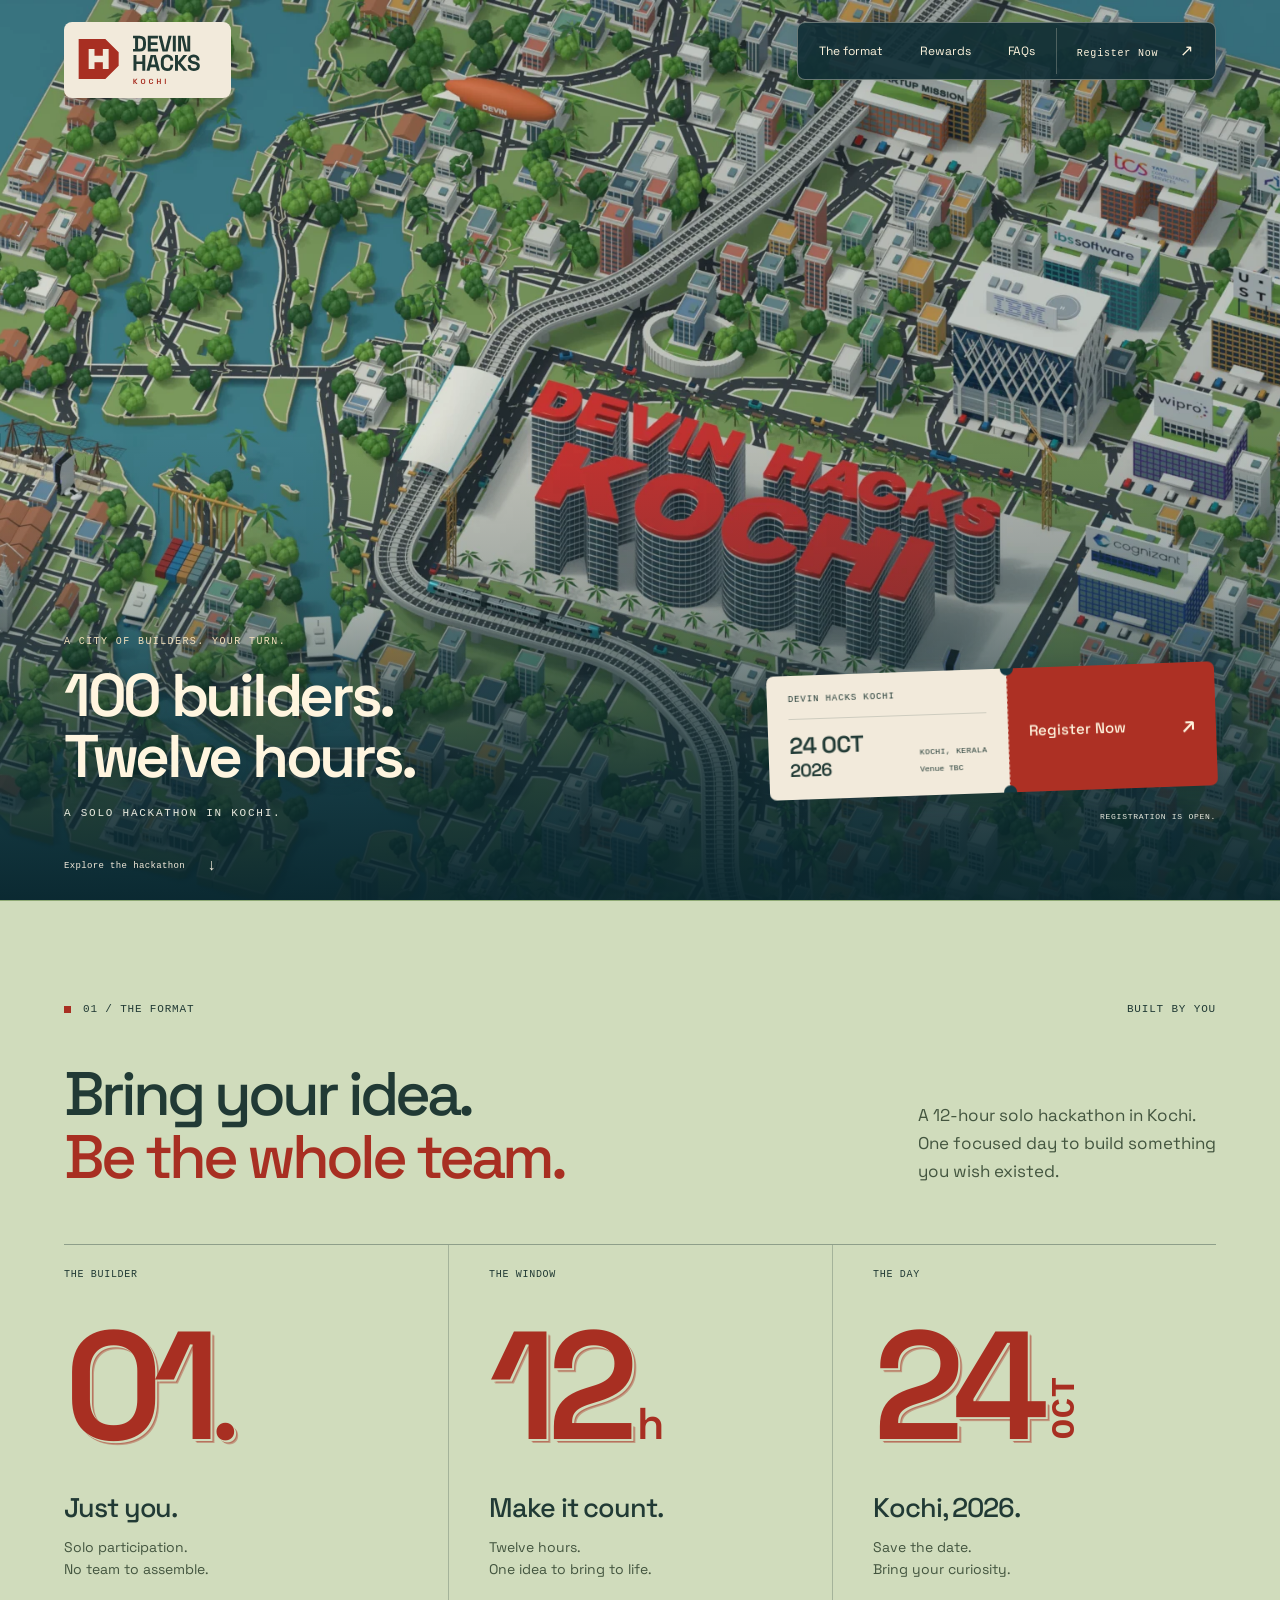
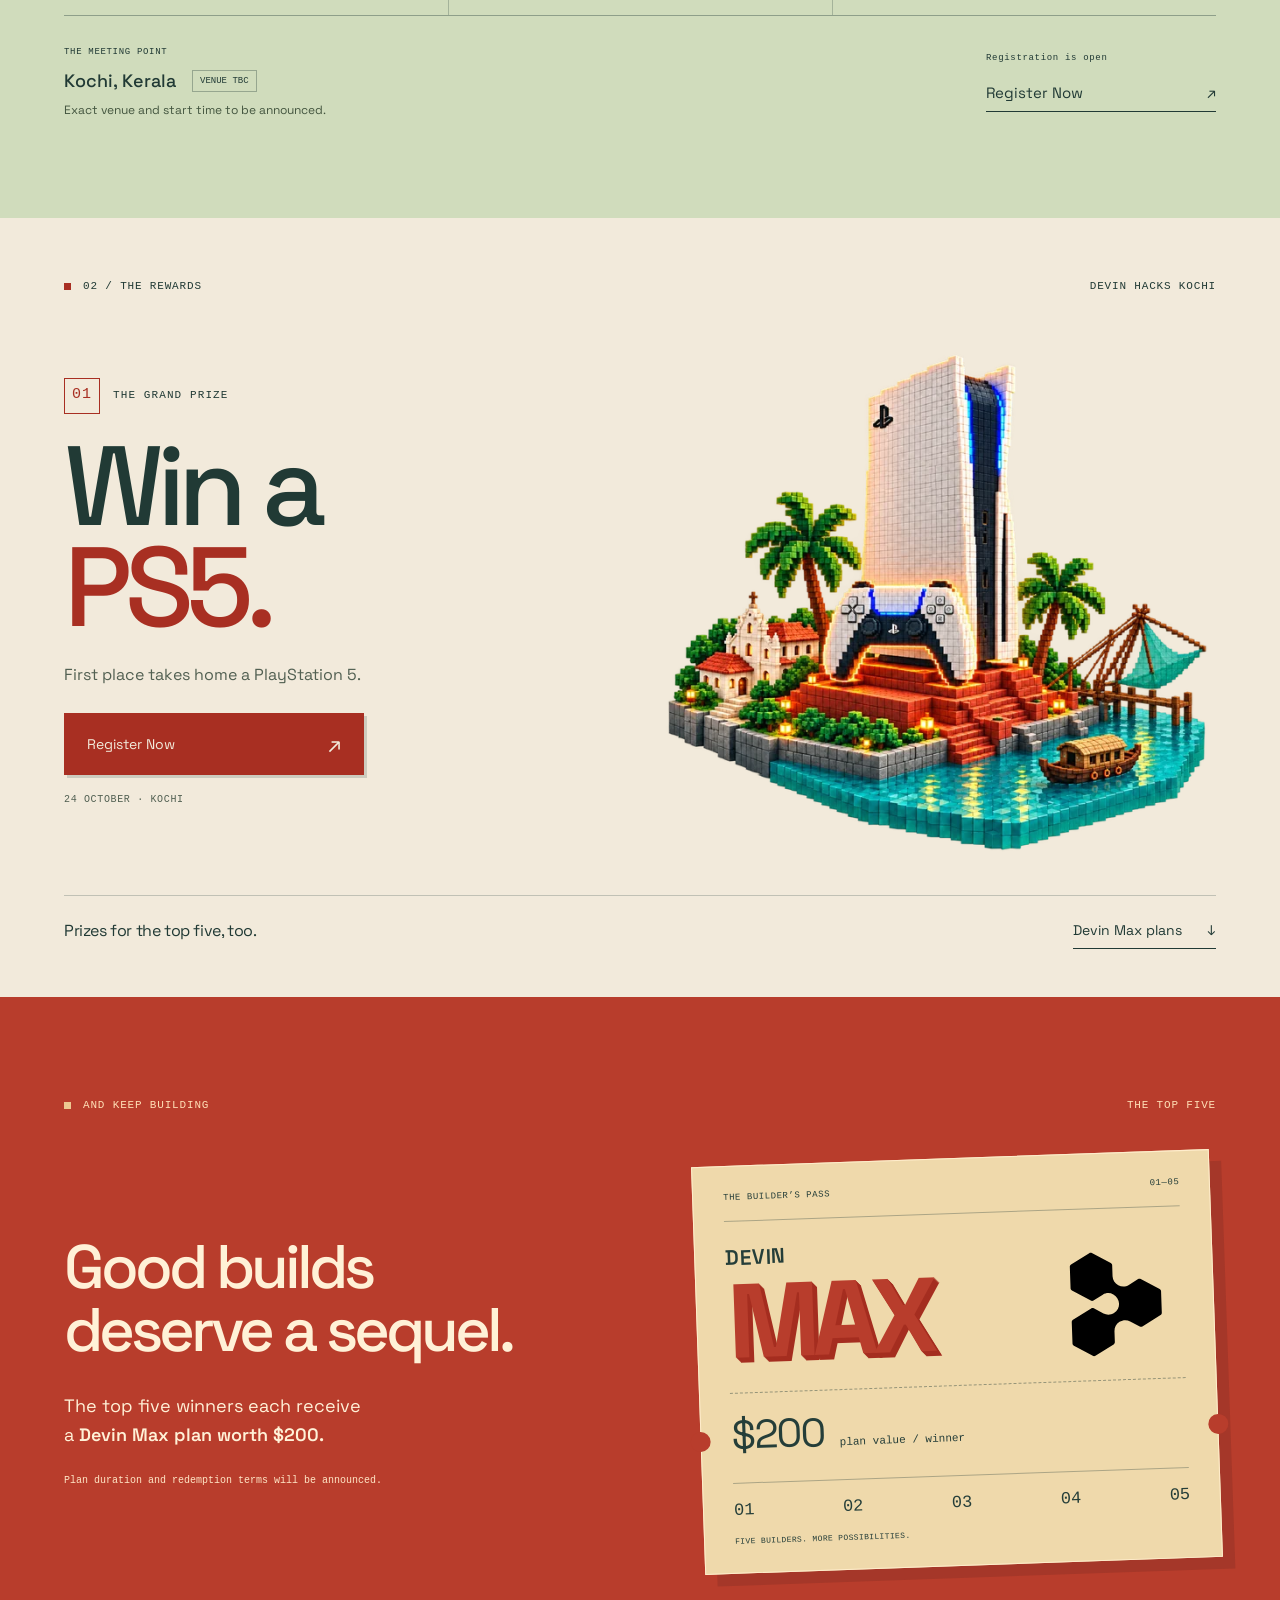
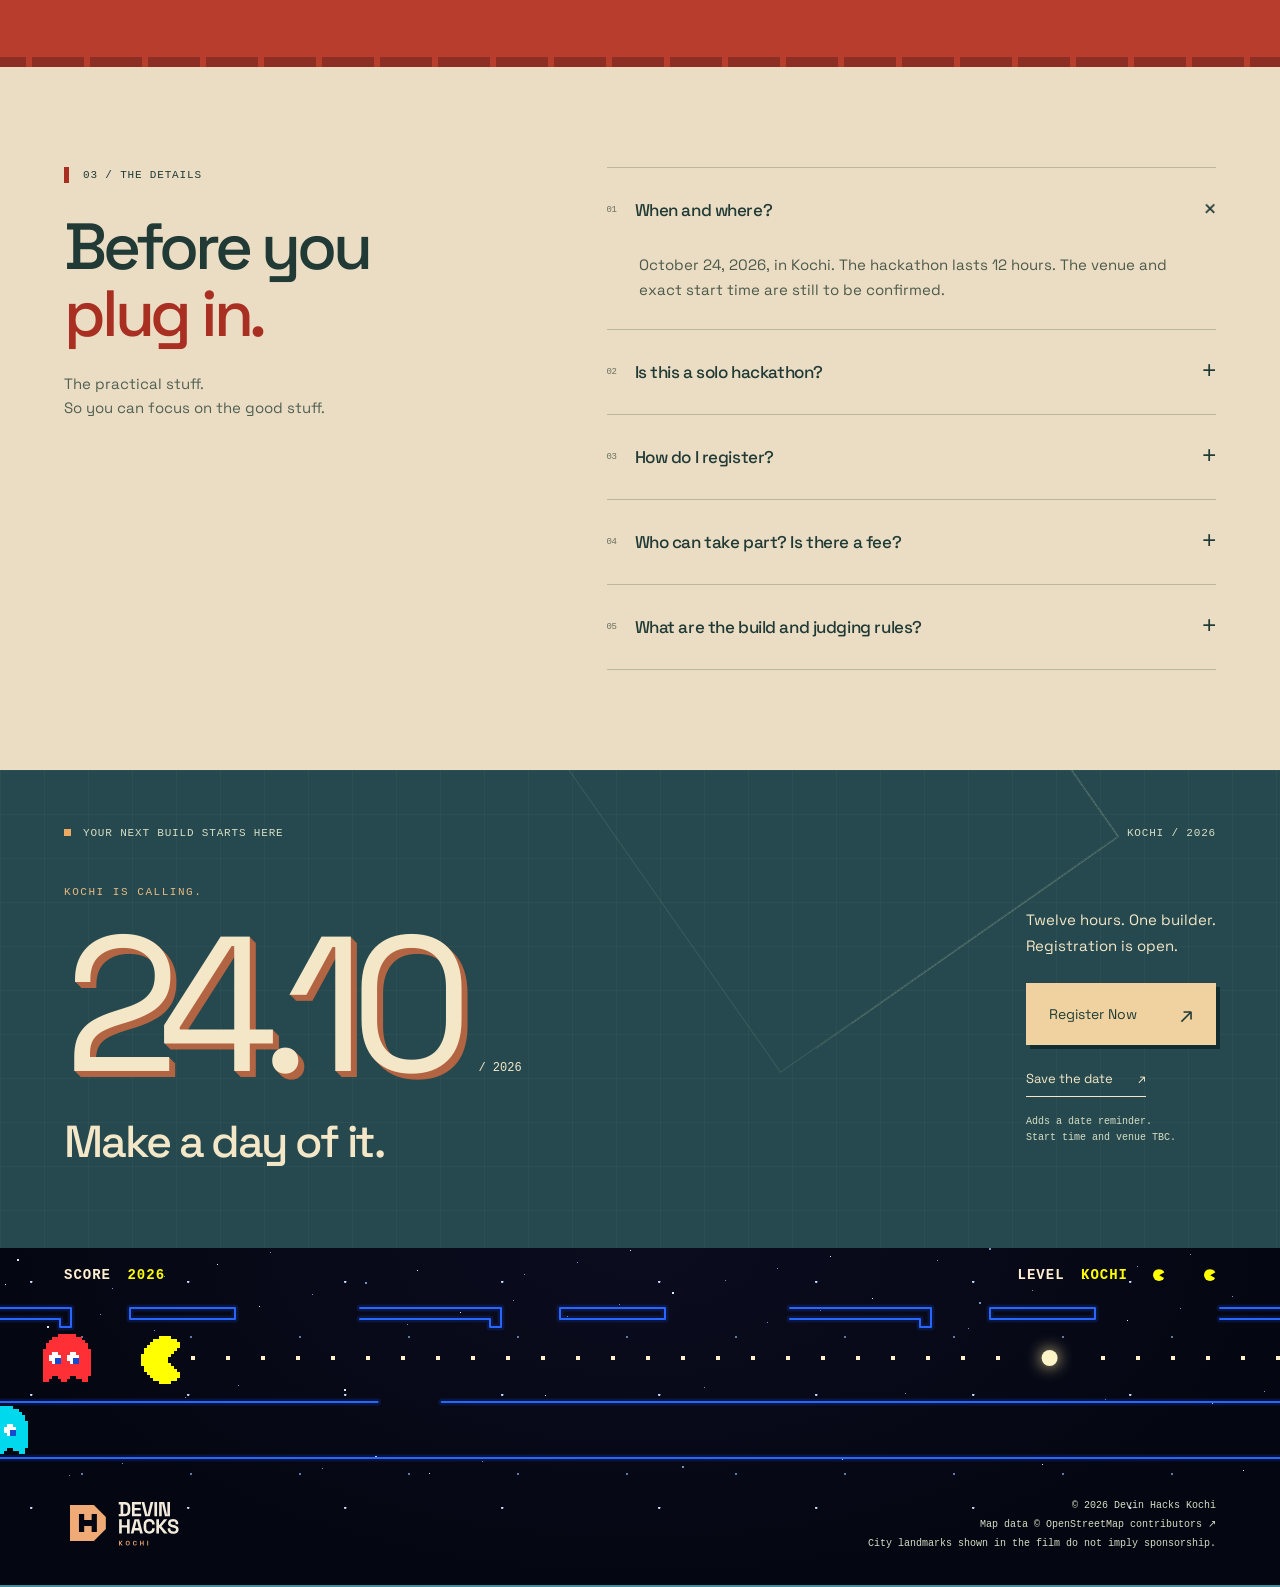
==== commit 12e2f1fa: "Integrate transparent PS5 artwork and tighten prize layout" ====
--- a/index.html
+++ b/index.html
@@ -4,7 +4,7 @@
 <meta charset="utf-8"><meta name="viewport" content="width=device-width,initial-scale=1">
 <meta name="theme-color" content="#f5f4ef"><meta name="description" content="Devin Hacks Kochi. October 24, 2026. A 12-hour solo hackathon in Kochi. Registration is open. Win a PS5. Top five builders receive Devin Max plans worth $200 each. Venue TBC.">
 <title>Devin Hacks Kochi — 24 October · 12 hours · Solo</title>
-<link rel="icon" href="assets/favicon.ico?v=dh1" sizes="any"><link rel="icon" href="assets/favicon.svg?v=dh1" type="image/svg+xml"><link rel="apple-touch-icon" href="assets/apple-touch-icon.png"><link rel="manifest" href="site.webmanifest"><link rel="preload" href="assets/space-grotesk.ttf" as="font" type="font/ttf" crossorigin><link rel="stylesheet" href="styles.css?v=prize1">
+<link rel="icon" href="assets/favicon.ico?v=dh1" sizes="any"><link rel="icon" href="assets/favicon.svg?v=dh1" type="image/svg+xml"><link rel="apple-touch-icon" href="assets/apple-touch-icon.png"><link rel="manifest" href="site.webmanifest"><link rel="preload" href="assets/space-grotesk.ttf" as="font" type="font/ttf" crossorigin><link rel="stylesheet" href="styles.css?v=cutout1">
 <script src="event-config.js?v=prize1" defer></script><script src="site.js?v=prize1" defer></script>
 <script>window.va = window.va || function () { (window.vaq = window.vaq || []).push(arguments); };</script>
 <script defer src="/_vercel/insights/script.js"></script>
@@ -39,14 +39,13 @@
 <div class="prize-layout">
 <div class="prize-copy reveal">
 <p class="prize-kicker"><span aria-hidden="true">01</span> THE GRAND PRIZE</p>
-<h2 id="prizes-title">Win a<br><span class="accent">PS5.</span></h2>
+<h2 id="prizes-title">Win a <span class="accent">PS5.</span></h2>
 <p class="prize-description">First place takes home a PlayStation 5.</p>
 <a class="button prize-action" href="https://luma.com/3v8n74l1" data-registration-link>Register Now <span aria-hidden="true">↗</span></a>
 <p class="prize-footnote">24 OCTOBER · KOCHI</p>
 </div>
 <figure class="prize-art reveal">
-<img src="assets/ps5-kochi-prize.webp?v=pixel1" srcset="assets/ps5-kochi-prize-640.webp?v=pixel1 640w, assets/ps5-kochi-prize.webp?v=pixel1 1254w" sizes="(max-width: 760px) 90vw, 55vw" width="1254" height="1254" alt="A pixel-art PlayStation 5 and DualSense controller on a block-built Kochi waterfront, with palms and a Chinese fishing net." loading="lazy" decoding="async">
-<figcaption><span>PLAYSTATION 5</span><span>ONE WINNING BUILDER</span></figcaption>
+<img src="assets/ps5-kochi-prize.webp?v=cutout1" srcset="assets/ps5-kochi-prize-640.webp?v=cutout1 640w, assets/ps5-kochi-prize.webp?v=cutout1 1254w" sizes="(max-width: 760px) min(90vw, 400px), (max-width: 1200px) 48vw, 560px" width="1254" height="1254" alt="A pixel-art PlayStation 5 and DualSense controller on a block-built Kochi waterfront, with palms and a Chinese fishing net." loading="lazy" decoding="async">
 </figure>
 </div>
 <div class="prize-next"><span>Prizes for the top five, too.</span><a class="inline-link" href="#devin-max">Devin Max plans <span aria-hidden="true">↓</span></a></div>
--- a/styles.css
+++ b/styles.css
@@ -106,22 +106,25 @@
 
 @media(max-width:1050px){.ticket-location{display:block;font-size:0}.ticket-location>span{font:9px/1.4 var(--mono);margin-top:0}}
 
-/* The grand prize extends the miniature Kochi world in the site's paper palette. */
-.grand-prize{background:var(--paper)}
-.prize-layout{display:grid;grid-template-columns:.85fr 1.15fr;align-items:center;gap:2%;max-width:1600px;margin-inline:auto}
-.prize-copy{position:relative;z-index:1;padding-block:20px}
-.prize-kicker{display:flex;align-items:center;gap:15px;font:11px/1.5 var(--mono);letter-spacing:.1em;margin-bottom:28px}
-.prize-kicker>span{display:grid;place-items:center;width:42px;height:42px;border:1px solid var(--accent);color:var(--accent);font-size:17px}
-.prize-copy h2{font-size:clamp(58px,6.8vw,104px);font-weight:500;line-height:.96;letter-spacing:-.065em}
-.prize-description{font-size:16px;line-height:1.75;color:var(--muted);margin-top:17px}
-.prize-action{max-width:285px;margin-top:30px;background:var(--accent);color:var(--paper)}
-.prize-footnote{font:9px/1.7 var(--mono);letter-spacing:.065em;margin-top:20px;color:var(--muted)}
-.prize-art{min-width:0}
-.prize-art img{width:100%;height:auto;aspect-ratio:1;mix-blend-mode:multiply}
-.prize-art figcaption{display:flex;justify-content:space-between;gap:20px;border-top:1px solid var(--line);padding-top:14px;margin-inline:7%;font:9px/1.5 var(--mono);letter-spacing:.06em;color:var(--muted)}
-.prize-next{display:flex;justify-content:space-between;align-items:center;gap:24px;border-top:1px solid var(--line);padding-top:22px;margin-top:55px}
-.prize-next>span{font-size:18px;letter-spacing:-.025em}.prize-next .inline-link{font-size:14px}
+/* A transparent voxel prize sits directly on the paper surface. */
+.grand-prize{background:var(--paper);padding-block:60px 48px}
+.grand-prize>.section-label,.prize-layout,.prize-next{max-width:1180px;margin-inline:auto}
+.grand-prize>.section-label{margin-bottom:18px}
+.prize-layout{display:grid;grid-template-columns:1fr 1.12fr;align-items:center;gap:40px}
+.prize-copy{position:relative;z-index:1;padding-block:12px}
+.prize-kicker{display:flex;align-items:center;gap:13px;font:11px/1.5 var(--mono);letter-spacing:.1em;margin-bottom:22px}
+.prize-kicker>span{display:grid;place-items:center;width:36px;height:36px;border:1px solid var(--accent);color:var(--accent);font-size:15px}
+.prize-copy h2{font-size:clamp(80px,8.8vw,126px);font-weight:500;line-height:.9;letter-spacing:-.065em}
+.prize-copy h2 .accent{display:block}
+.prize-description{font-size:16px;line-height:1.65;color:var(--muted);margin-top:24px;max-width:350px}
+.prize-action{max-width:300px;margin-top:24px;background:var(--accent);color:var(--paper)}
+.prize-footnote{font:10px/1.7 var(--mono);letter-spacing:.065em;margin-top:16px;color:var(--muted)}
+.prize-art{min-width:0;width:100%;max-width:560px;justify-self:end}
+.prize-art img{width:100%;height:auto;aspect-ratio:1}
+.prize-next{display:flex;justify-content:space-between;align-items:center;gap:24px;border-top:1px solid var(--line);padding-top:16px;margin-top:22px}
+.prize-next>span{font-size:16px;letter-spacing:-.025em}.prize-next .inline-link{font-size:14px}
 .calendar-link{margin-top:16px}
-@media(max-width:1050px) and (min-width:761px){.prize-copy h2{font-size:65px}.prize-footnote{max-width:260px}.prize-art figcaption{font-size:8px;margin-inline:3%}}
-@media(max-width:760px){.prize-layout{grid-template-columns:1fr;gap:25px}.prize-copy{padding:0}.prize-copy h2{font-size:clamp(62px,12vw,90px)}.prize-kicker{margin-bottom:24px}.prize-art{width:100%;max-width:580px;justify-self:center}.prize-art figcaption{font-size:9px}.prize-next{margin-top:35px;align-items:flex-start;flex-direction:column;gap:10px}.prize-next>span{font-size:17px}.prize-action{max-width:340px}.prize-footnote{font-size:9px}}
+@media(min-width:761px){.grand-prize{scroll-margin-top:96px}}
+@media(max-width:1050px) and (min-width:761px){.prize-layout{gap:25px}.prize-copy h2{font-size:90px}.prize-description{max-width:280px}.prize-kicker{font-size:10px}}
+@media(max-width:760px){.grand-prize{padding-block:42px 36px}.grand-prize>.section-label{margin-bottom:26px}.prize-layout{grid-template-columns:1fr;gap:12px}.prize-copy{padding:0}.prize-copy h2{font-size:clamp(56px,13.5vw,84px);line-height:1}.prize-copy h2 .accent{display:inline}.prize-kicker{margin-bottom:18px}.prize-description{margin-top:16px;max-width:none}.prize-art{max-width:400px;justify-self:center}.prize-next{margin-top:12px;align-items:flex-start;flex-direction:column;gap:4px}.prize-action{max-width:340px;margin-top:20px}.prize-footnote{margin-top:12px}}
 @media(prefers-reduced-motion:reduce){.prize-action{transition:none}}
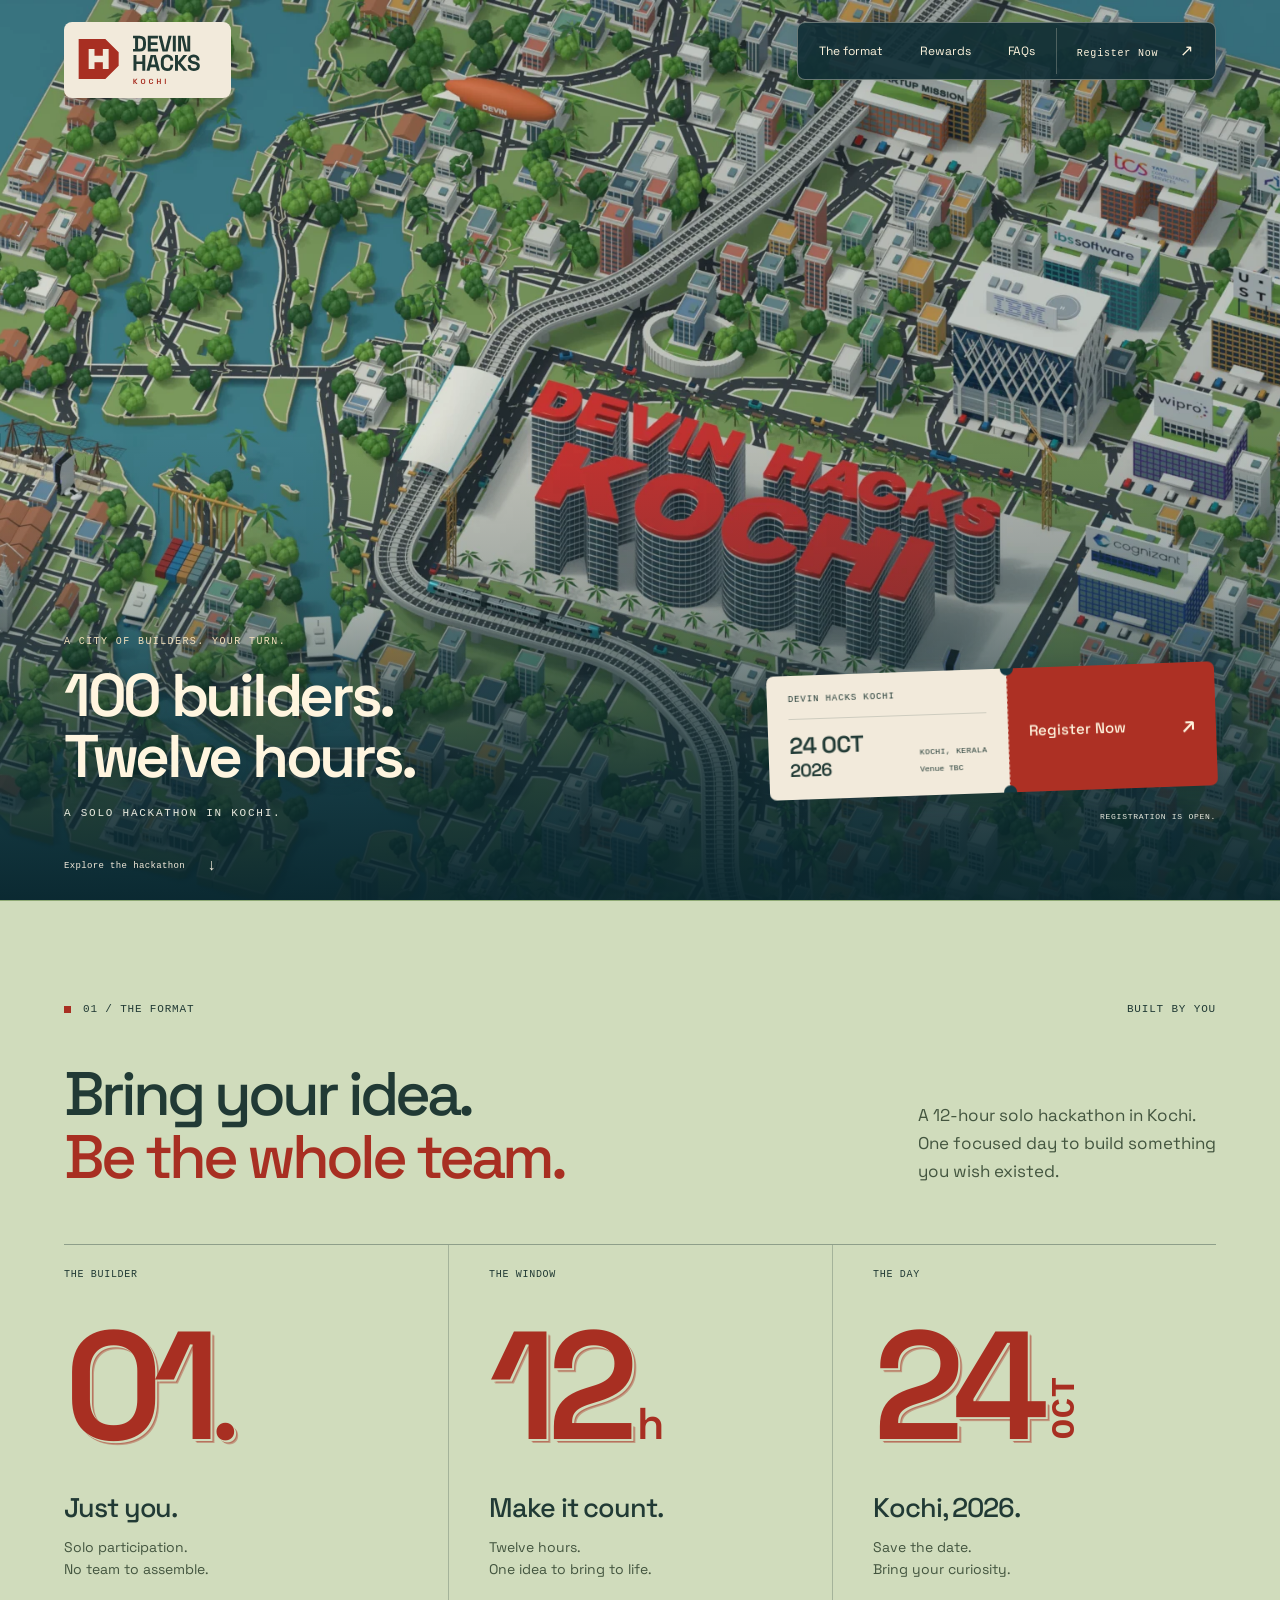
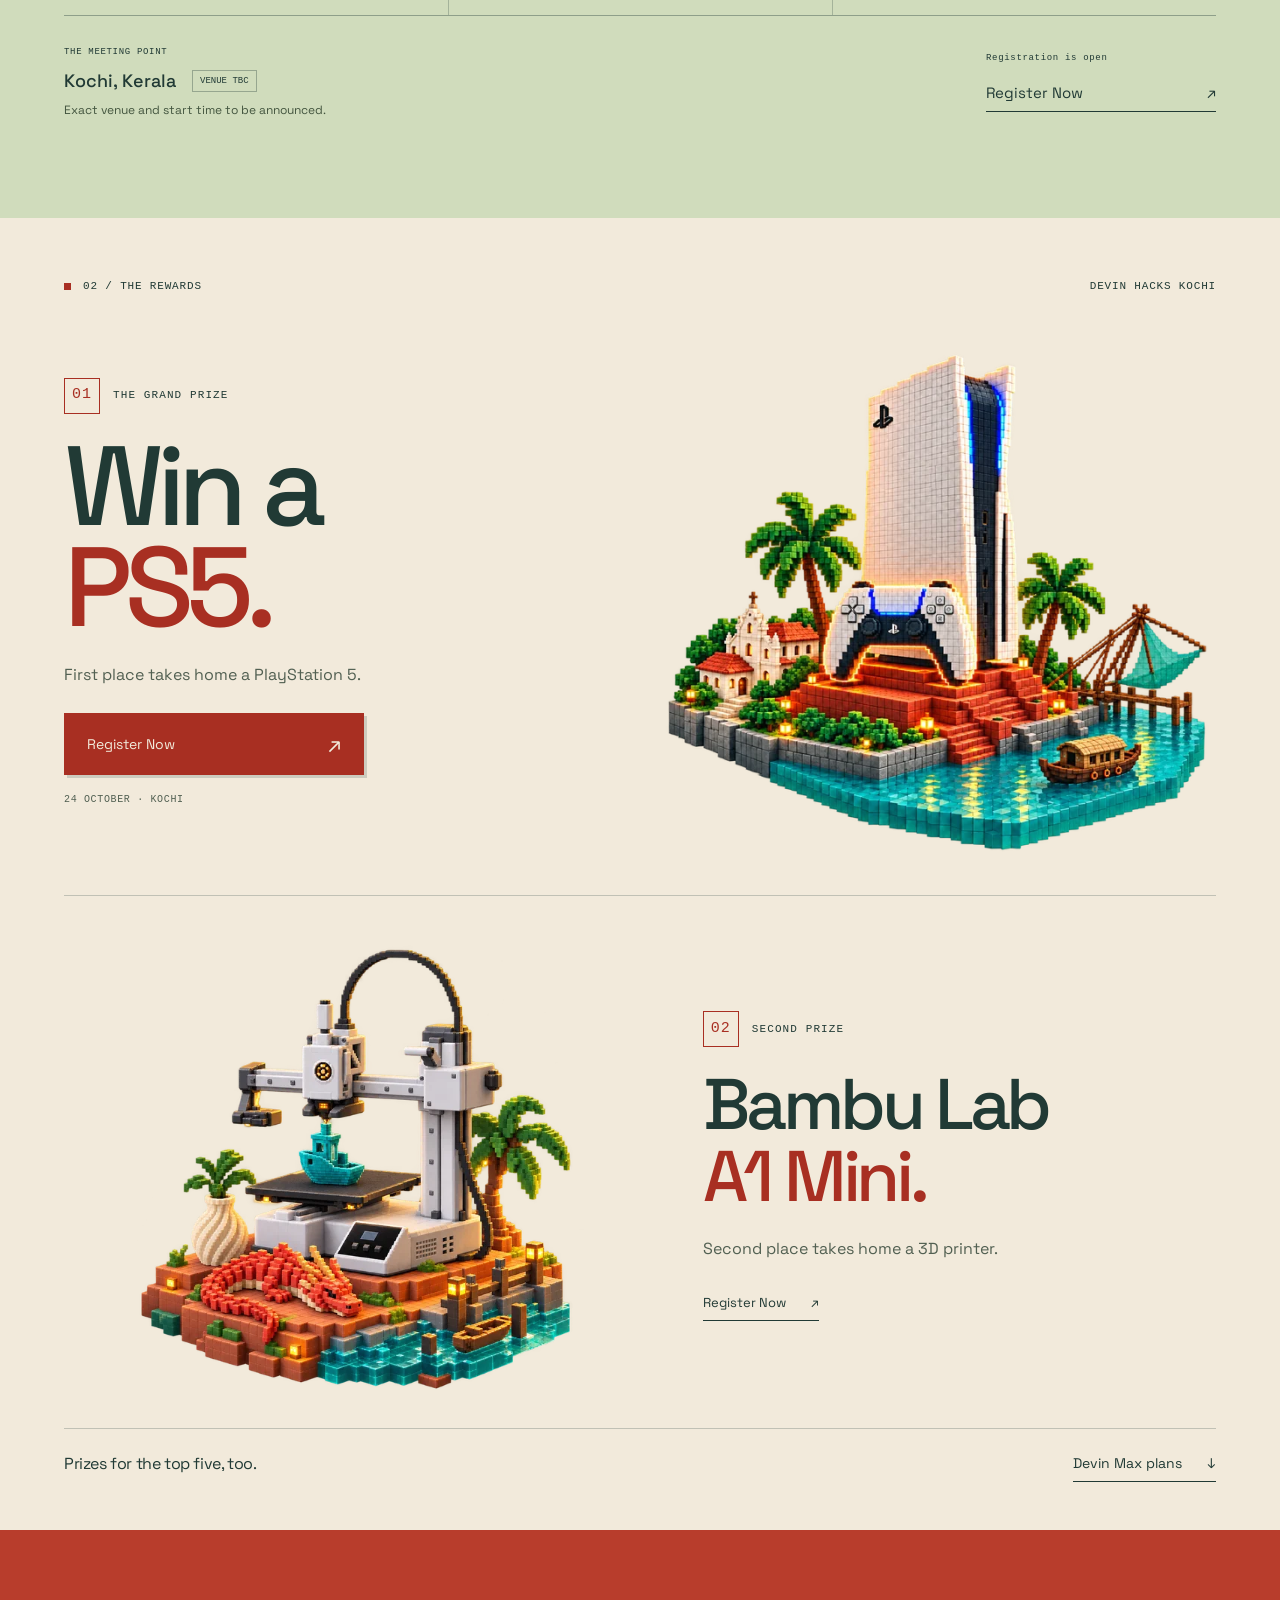
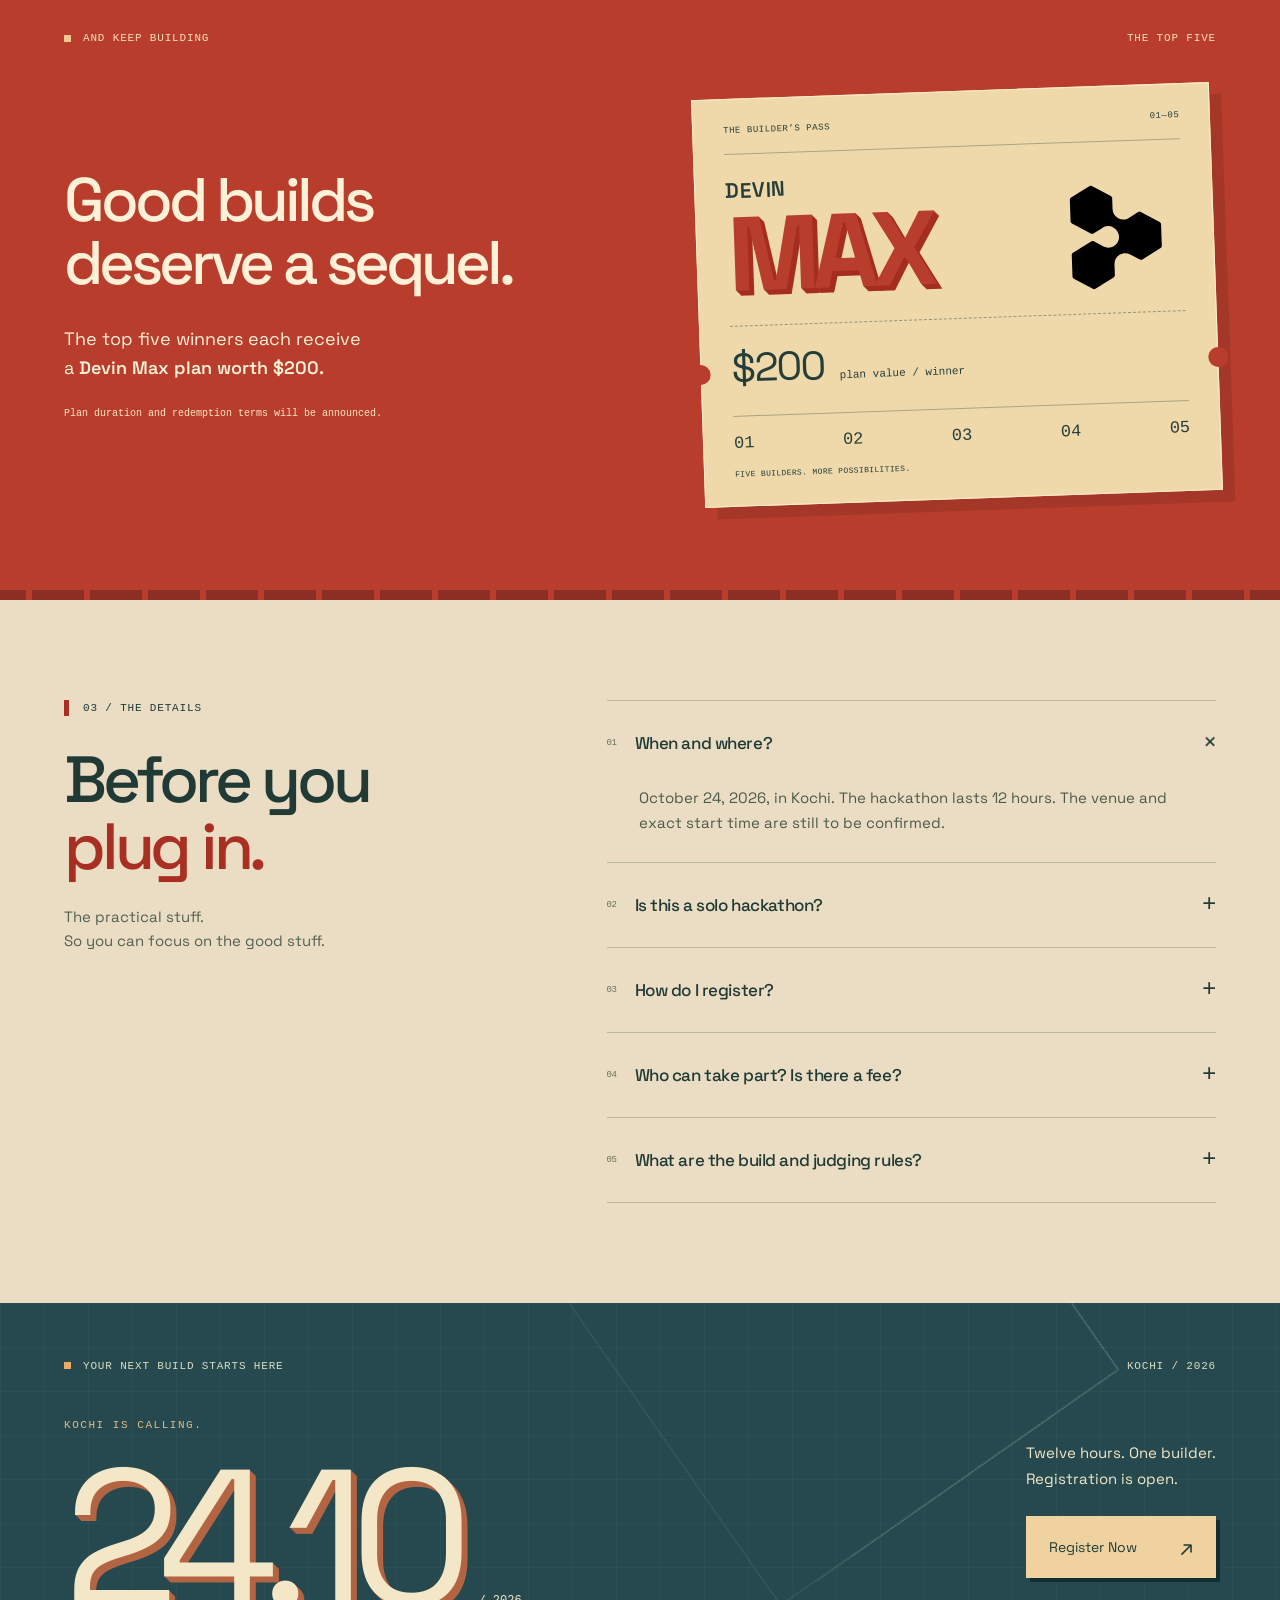
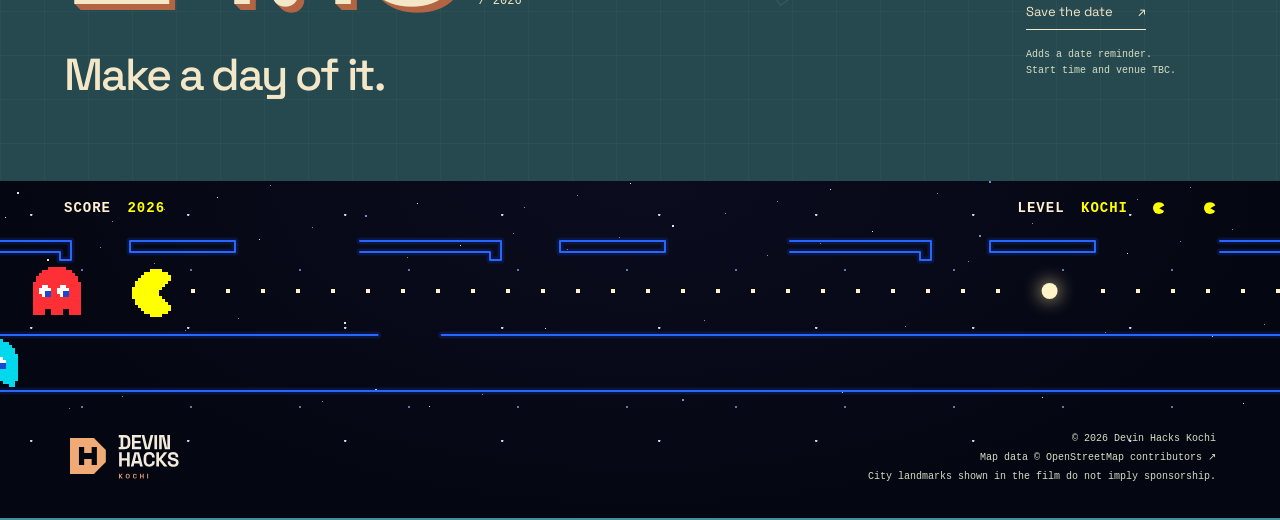
==== commit 6e75f6db: "Add Bambu Lab A1 Mini as the second prize" ====
--- a/index.html
+++ b/index.html
@@ -48,6 +48,17 @@
 <img src="assets/ps5-kochi-prize.webp?v=cutout1" srcset="assets/ps5-kochi-prize-640.webp?v=cutout1 640w, assets/ps5-kochi-prize.webp?v=cutout1 1254w" sizes="(max-width: 760px) min(90vw, 400px), (max-width: 1200px) 48vw, 560px" width="1254" height="1254" alt="A pixel-art PlayStation 5 and DualSense controller on a block-built Kochi waterfront, with palms and a Chinese fishing net." loading="lazy" decoding="async">
 </figure>
 </div>
+<article class="prize-layout prize-runner-up" id="second-prize" aria-labelledby="second-prize-title">
+<div class="prize-copy reveal">
+<p class="prize-kicker"><span aria-hidden="true">02</span> SECOND PRIZE</p>
+<h3 id="second-prize-title">Bambu Lab<br><span class="accent">A1 Mini.</span></h3>
+<p class="prize-description">Second place takes home a 3D printer.</p>
+<a class="inline-link" href="https://luma.com/3v8n74l1" data-registration-link>Register Now <span aria-hidden="true">↗</span></a>
+</div>
+<figure class="prize-art reveal">
+<img src="assets/bambu-a1-mini-prize.webp" srcset="assets/bambu-a1-mini-prize-640.webp 640w, assets/bambu-a1-mini-prize.webp 1254w" sizes="(max-width: 760px) min(90vw, 400px), (max-width: 1050px) 44vw, 480px" width="1254" height="1254" alt="Pixel-art Bambu Lab A1 Mini 3D printer making a teal boat, surrounded by miniature printed creations on a Kochi-inspired workshop island." loading="lazy" decoding="async">
+</figure>
+</article>
 <div class="prize-next"><span>Prizes for the top five, too.</span><a class="inline-link" href="#devin-max">Devin Max plans <span aria-hidden="true">↓</span></a></div>
 </section>
 <section class="rewards section-space" id="devin-max" aria-labelledby="max-title"><div class="shell"><div class="section-label"><p class="eyebrow">AND KEEP BUILDING</p><span class="eyebrow">THE TOP FIVE</span></div><div class="reward-layout"><div class="reveal"><h2 class="display" id="max-title">Good builds<br>deserve a sequel.</h2><p class="reward-description">The top five winners each receive<br>a <strong>Devin Max plan worth $200.</strong></p><p class="fine-print">Plan duration and redemption terms will be announced.</p></div><div class="reward-poster reveal"><div class="reward-poster-top"><span>THE BUILDER’S PASS</span><span>01—05</span></div><div class="reward-identity"><p class="max-word">DEVIN<span>MAX</span></p><img class="devin-mark" src="assets/devin-mark.svg" width="425" height="425" alt="Devin" loading="lazy"></div><p class="reward-value">$200<span>plan value / winner</span></p><div class="reward-ranks" aria-label="Five winning builders"><span>01</span><span>02</span><span>03</span><span>04</span><span>05</span></div><p>FIVE BUILDERS. MORE POSSIBILITIES.</p></div></div></div></section>
--- a/styles.css
+++ b/styles.css
@@ -128,3 +128,12 @@
 @media(max-width:1050px) and (min-width:761px){.prize-layout{gap:25px}.prize-copy h2{font-size:90px}.prize-description{max-width:280px}.prize-kicker{font-size:10px}}
 @media(max-width:760px){.grand-prize{padding-block:42px 36px}.grand-prize>.section-label{margin-bottom:26px}.prize-layout{grid-template-columns:1fr;gap:12px}.prize-copy{padding:0}.prize-copy h2{font-size:clamp(56px,13.5vw,84px);line-height:1}.prize-copy h2 .accent{display:inline}.prize-kicker{margin-bottom:18px}.prize-description{margin-top:16px;max-width:none}.prize-art{max-width:400px;justify-self:center}.prize-next{margin-top:12px;align-items:flex-start;flex-direction:column;gap:4px}.prize-action{max-width:340px;margin-top:20px}.prize-footnote{margin-top:12px}}
 @media(prefers-reduced-motion:reduce){.prize-action{transition:none}}
+
+/* The second prize shares the paper surface and alternates the artwork. */
+.prize-runner-up{scroll-margin-top:96px;grid-template-columns:1.12fr 1fr;border-top:1px solid var(--line);margin-top:22px;padding-top:30px;gap:64px}
+.prize-runner-up .prize-copy{grid-column:2;grid-row:1}
+.prize-runner-up .prize-art{grid-column:1;grid-row:1;justify-self:center;max-width:480px}
+.prize-runner-up h3{font-size:clamp(54px,5.6vw,80px);font-weight:500;line-height:1;letter-spacing:-.06em}
+.prize-runner-up .inline-link{display:inline-flex;margin-top:22px}
+@media(max-width:1050px) and (min-width:761px){.prize-runner-up{gap:32px}.prize-runner-up h3{font-size:56px}}
+@media(max-width:760px){.prize-runner-up{scroll-margin-top:0;grid-template-columns:1fr;gap:12px;margin-top:22px;padding-top:30px}.prize-runner-up .prize-copy,.prize-runner-up .prize-art{grid-column:auto;grid-row:auto}.prize-runner-up .prize-art{max-width:400px}.prize-runner-up h3{font-size:clamp(48px,11vw,72px)}.prize-runner-up .inline-link{margin-top:16px}}
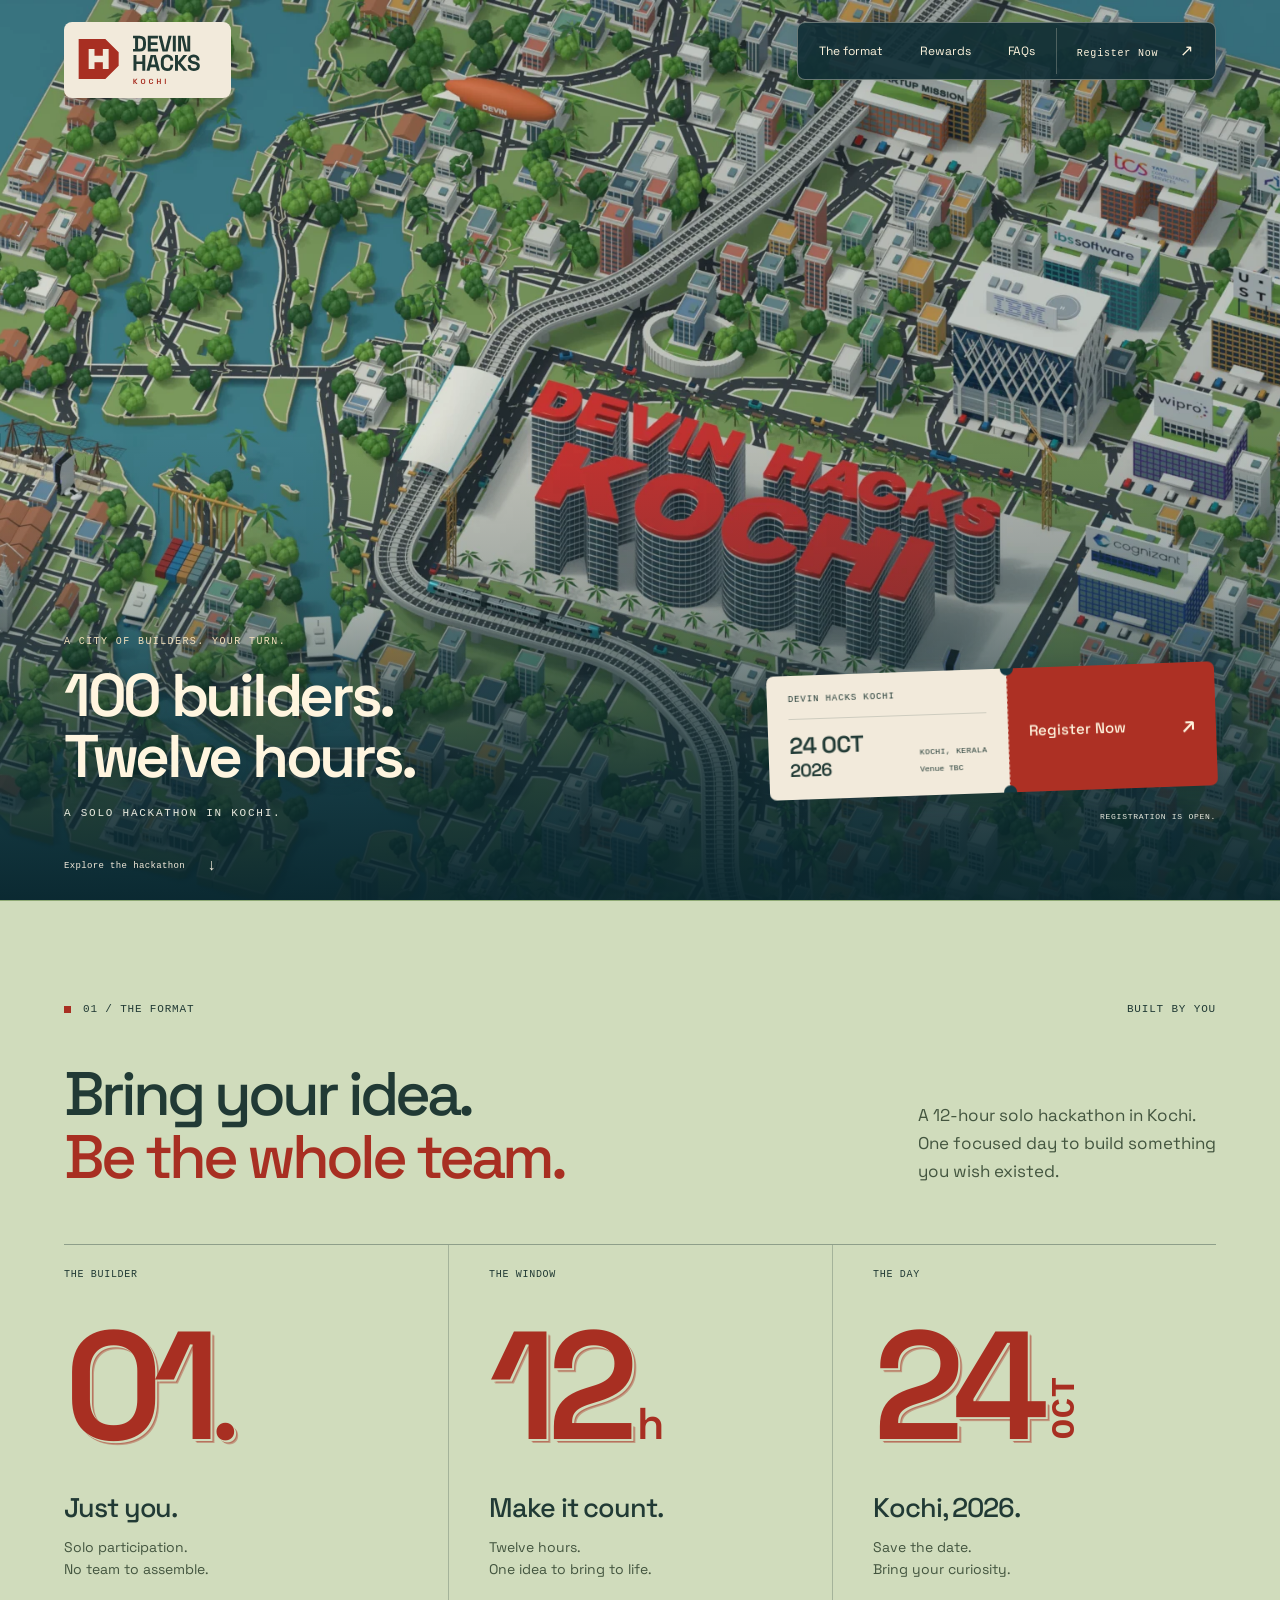
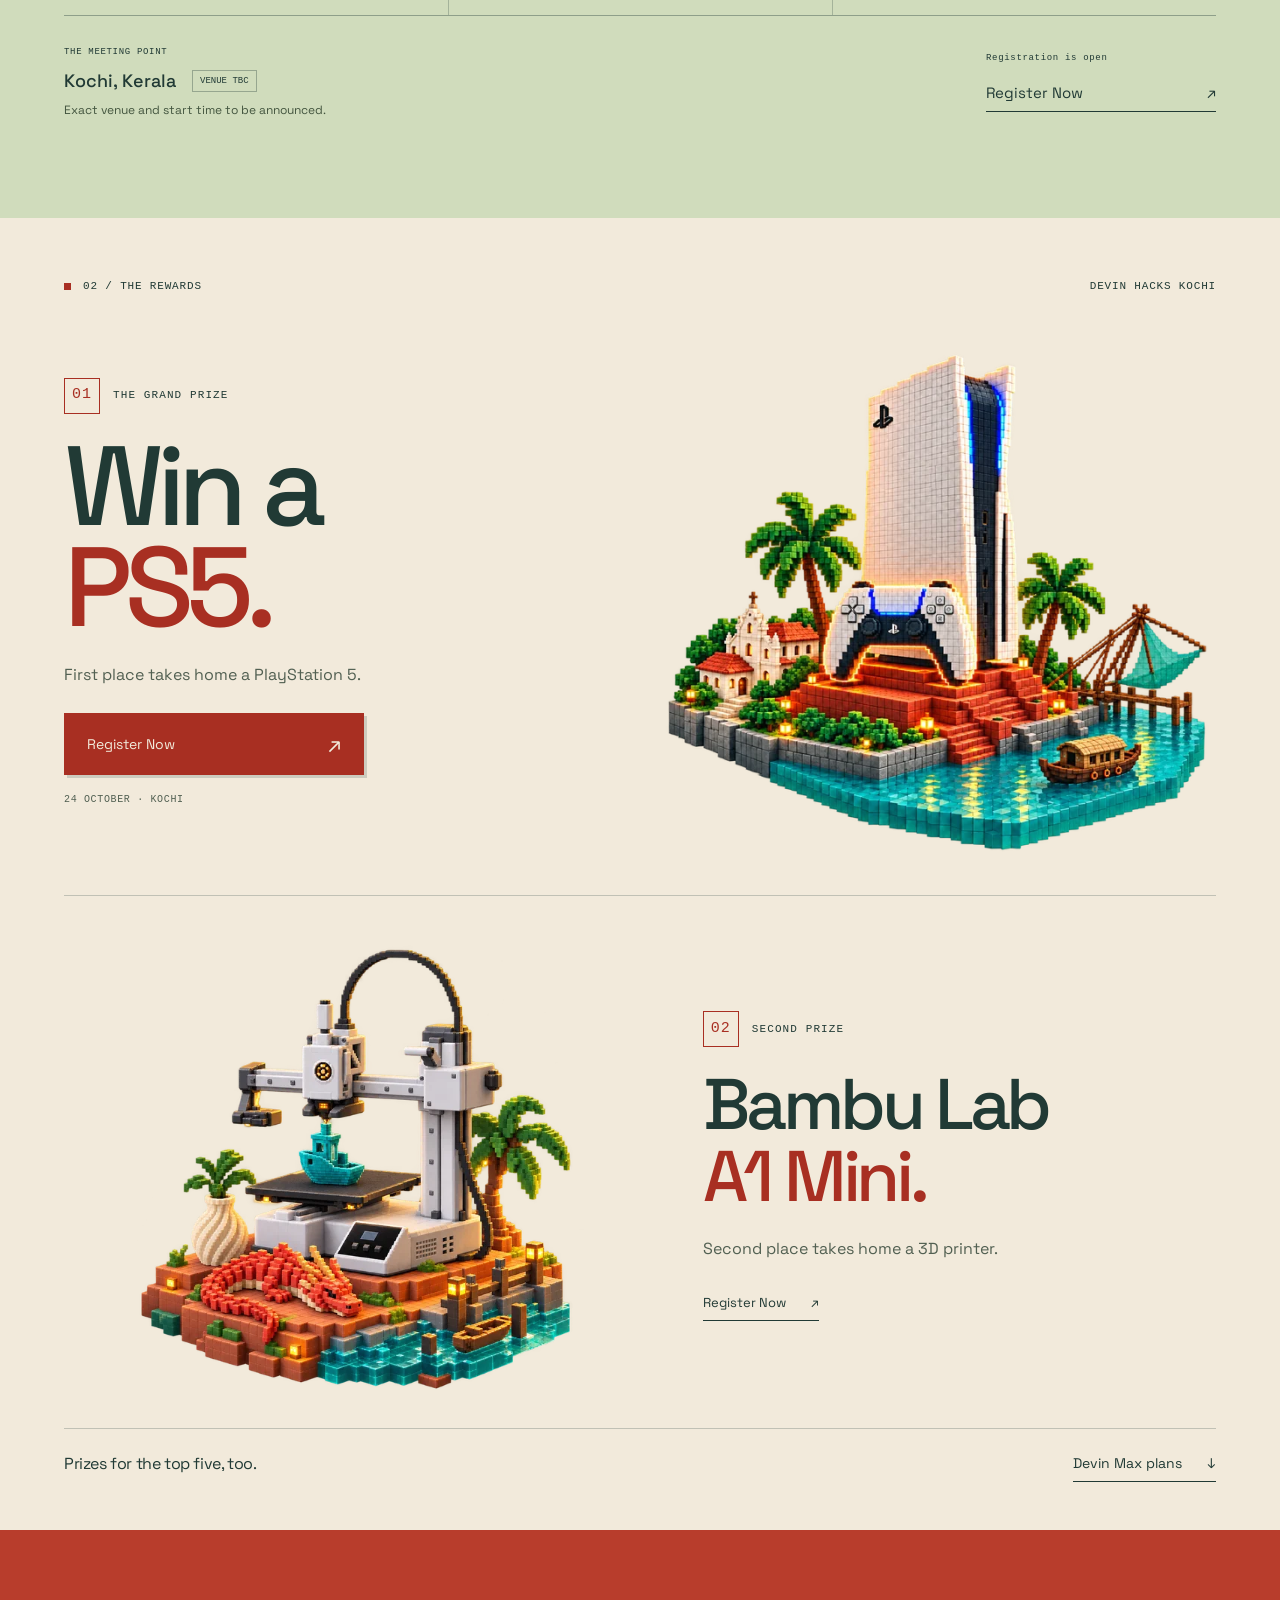
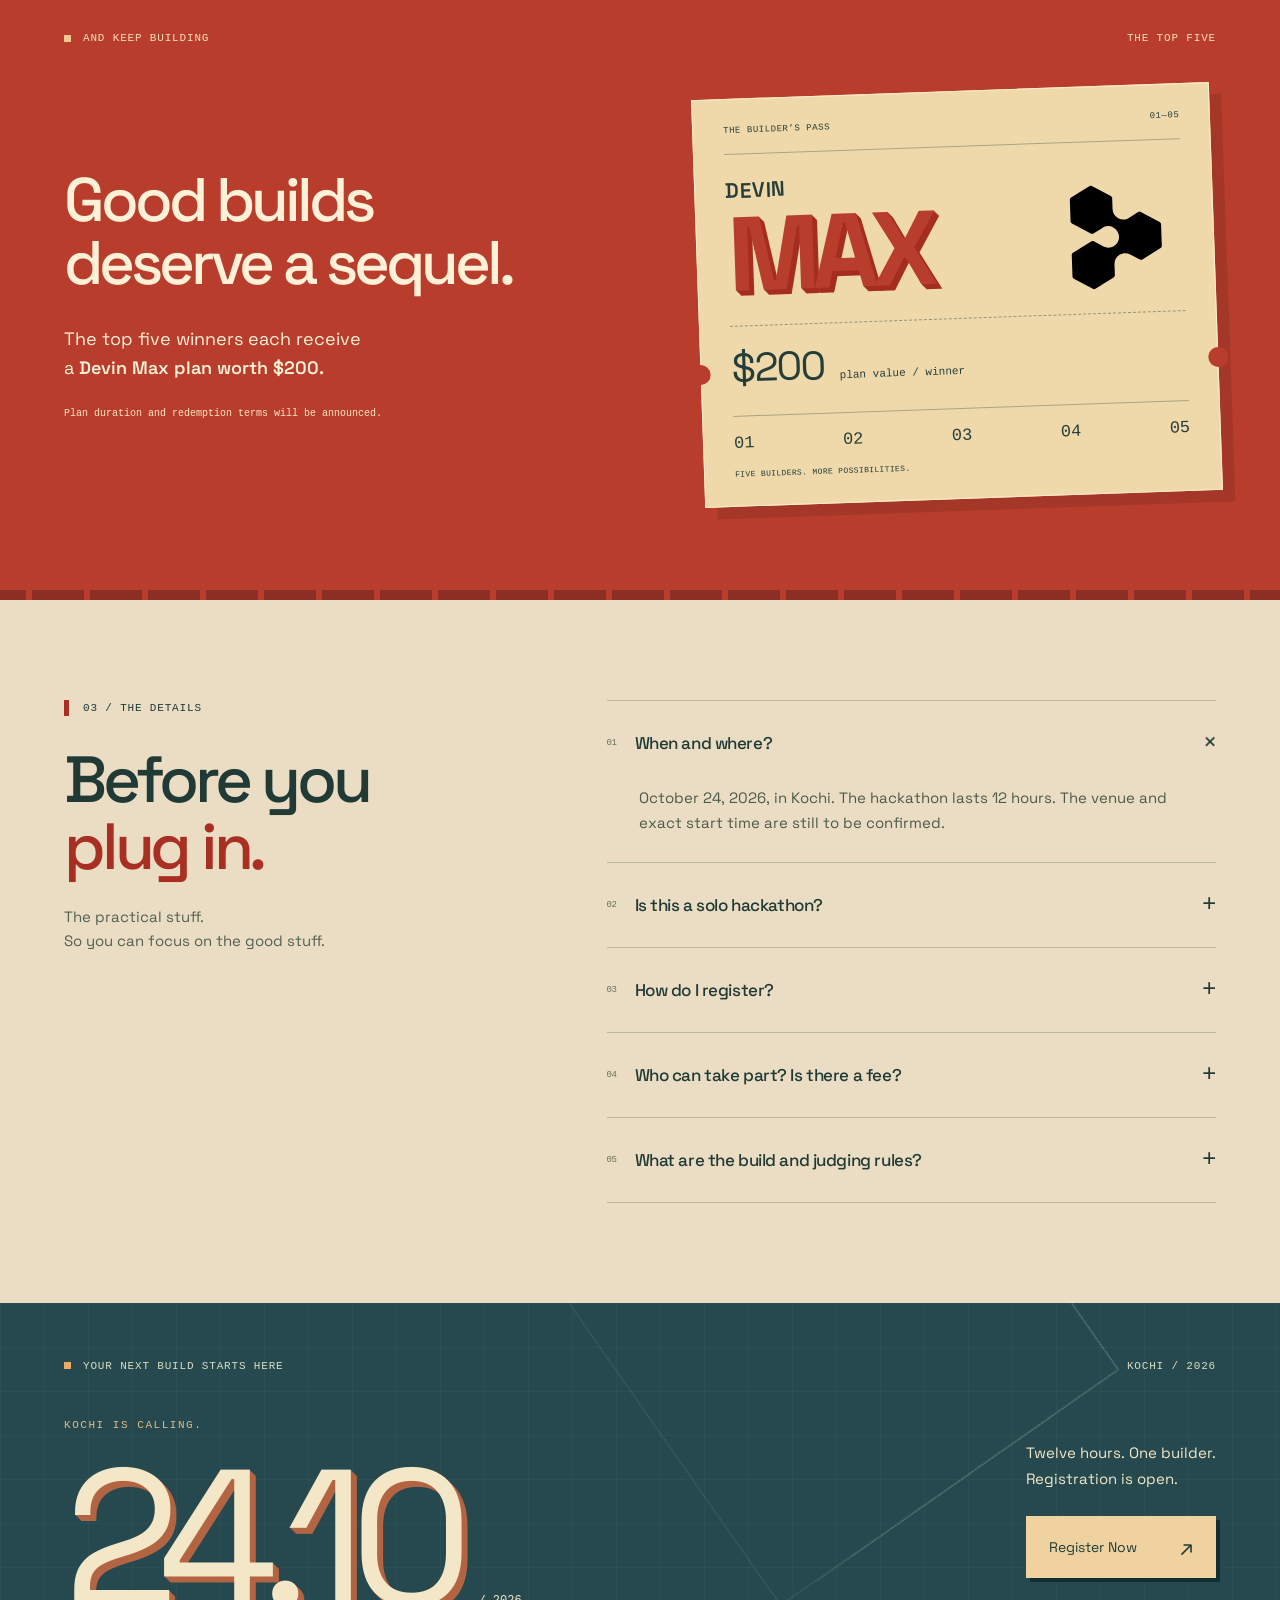
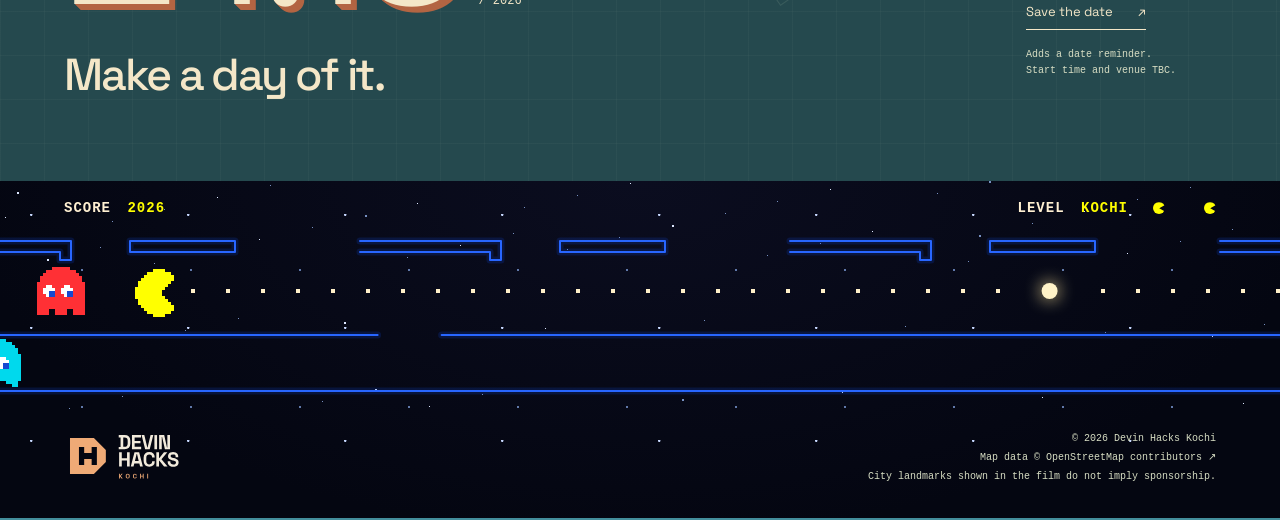
==== commit b99bb81f: "Add subtle prize entrances and hover transitions" ====
--- a/index.html
+++ b/index.html
@@ -4,7 +4,7 @@
 <meta charset="utf-8"><meta name="viewport" content="width=device-width,initial-scale=1">
 <meta name="theme-color" content="#f5f4ef"><meta name="description" content="Devin Hacks Kochi. October 24, 2026. A 12-hour solo hackathon in Kochi. Registration is open. Win a PS5. Top five builders receive Devin Max plans worth $200 each. Venue TBC.">
 <title>Devin Hacks Kochi — 24 October · 12 hours · Solo</title>
-<link rel="icon" href="assets/favicon.ico?v=dh1" sizes="any"><link rel="icon" href="assets/favicon.svg?v=dh1" type="image/svg+xml"><link rel="apple-touch-icon" href="assets/apple-touch-icon.png"><link rel="manifest" href="site.webmanifest"><link rel="preload" href="assets/space-grotesk.ttf" as="font" type="font/ttf" crossorigin><link rel="stylesheet" href="styles.css?v=cutout1">
+<link rel="icon" href="assets/favicon.ico?v=dh1" sizes="any"><link rel="icon" href="assets/favicon.svg?v=dh1" type="image/svg+xml"><link rel="apple-touch-icon" href="assets/apple-touch-icon.png"><link rel="manifest" href="site.webmanifest"><link rel="preload" href="assets/space-grotesk.ttf" as="font" type="font/ttf" crossorigin><link rel="stylesheet" href="styles.css?v=prize-motion1">
 <script src="event-config.js?v=prize1" defer></script><script src="site.js?v=prize1" defer></script>
 <script>window.va = window.va || function () { (window.vaq = window.vaq || []).push(arguments); };</script>
 <script defer src="/_vercel/insights/script.js"></script>
--- a/styles.css
+++ b/styles.css
@@ -137,3 +137,14 @@
 .prize-runner-up .inline-link{display:inline-flex;margin-top:22px}
 @media(max-width:1050px) and (min-width:761px){.prize-runner-up{gap:32px}.prize-runner-up h3{font-size:56px}}
 @media(max-width:760px){.prize-runner-up{scroll-margin-top:0;grid-template-columns:1fr;gap:12px;margin-top:22px;padding-top:30px}.prize-runner-up .prize-copy,.prize-runner-up .prize-art{grid-column:auto;grid-row:auto}.prize-runner-up .prize-art{max-width:400px}.prize-runner-up h3{font-size:clamp(48px,11vw,72px)}.prize-runner-up .inline-link{margin-top:16px}}
+
+/* One-time prize entrances reuse the existing reveal observer. */
+@media(prefers-reduced-motion:no-preference){
+ .motion-ready .prize-layout .reveal{translate:0 16px;transition-duration:480ms;transition-timing-function:cubic-bezier(.2,.7,.2,1)}
+ .motion-ready .prize-layout .prize-art{transition-delay:120ms}
+ .motion-ready .prize-layout .reveal.is-visible{translate:0 0}
+ .prize-art img{transition:transform 400ms cubic-bezier(.2,.7,.2,1)}
+}
+@media(prefers-reduced-motion:no-preference) and (hover:hover) and (pointer:fine){
+ .prize-art:hover img{transform:translateY(-6px)}
+}
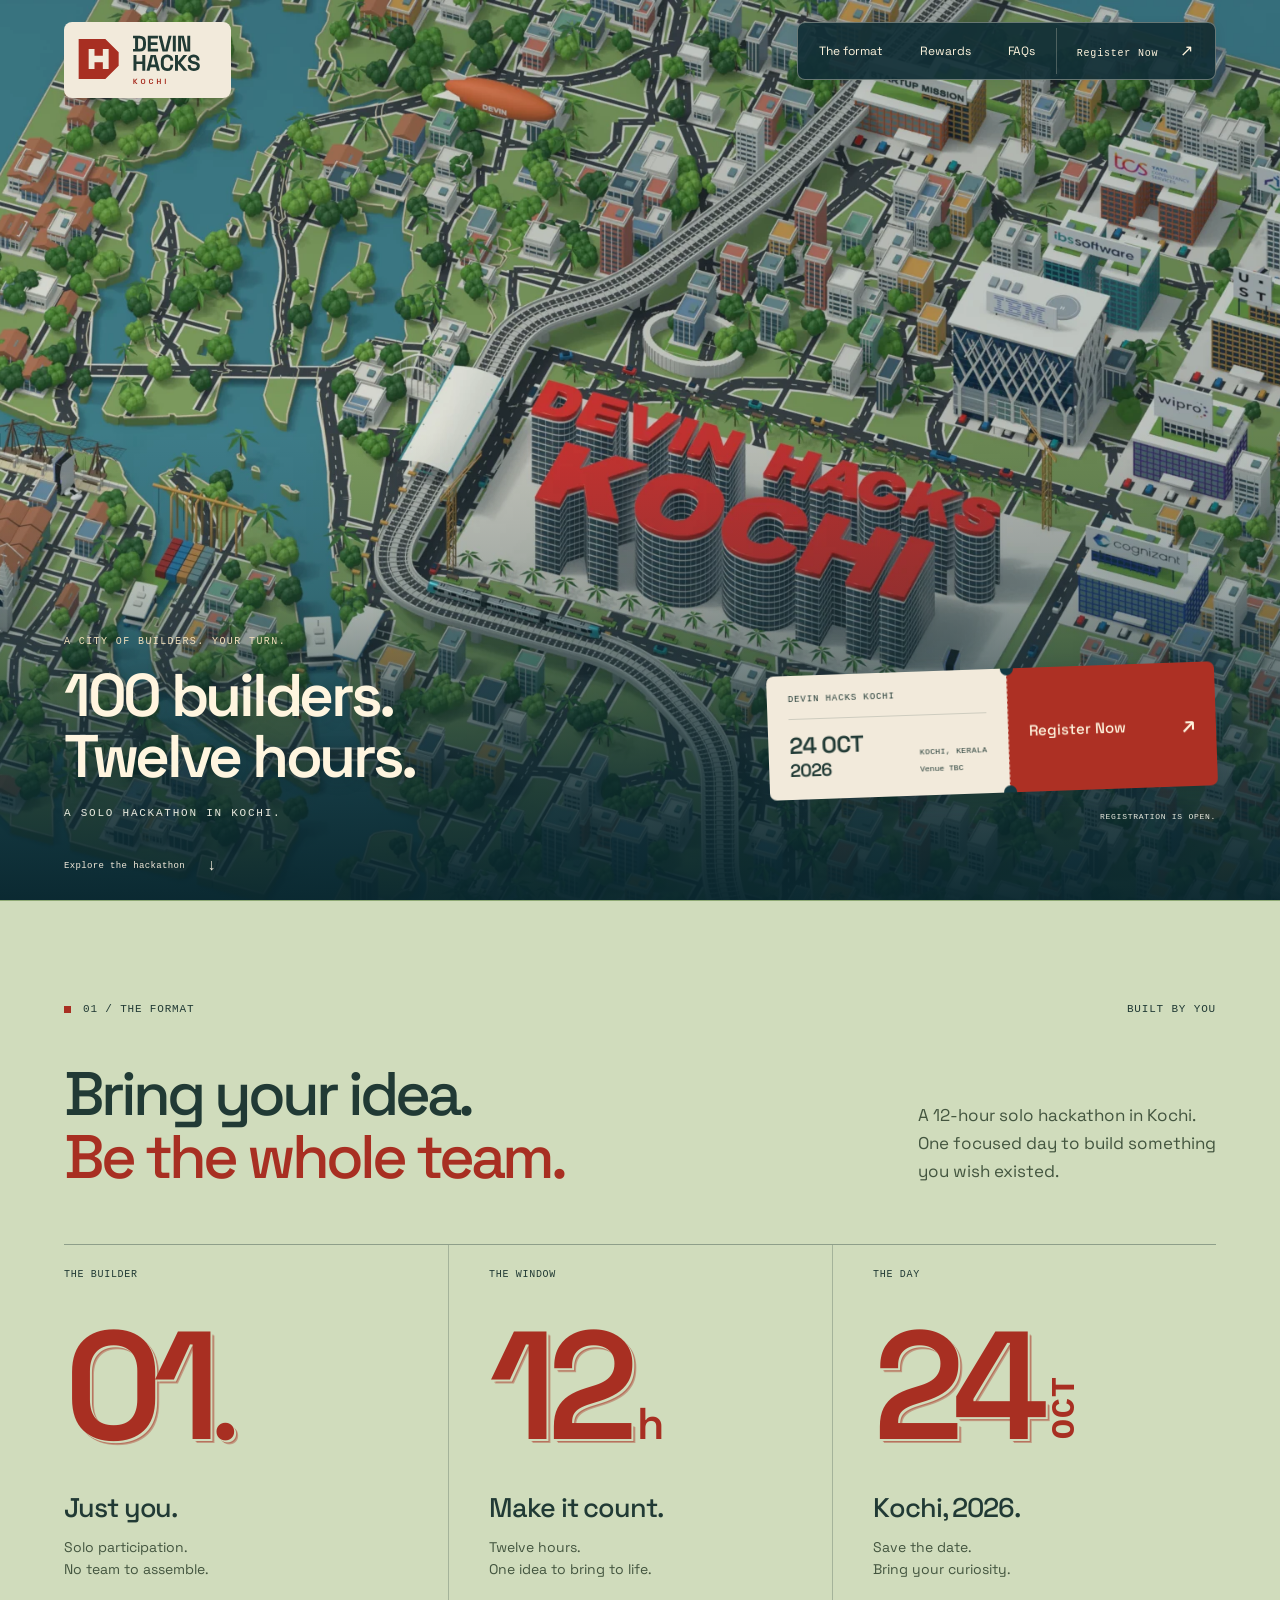
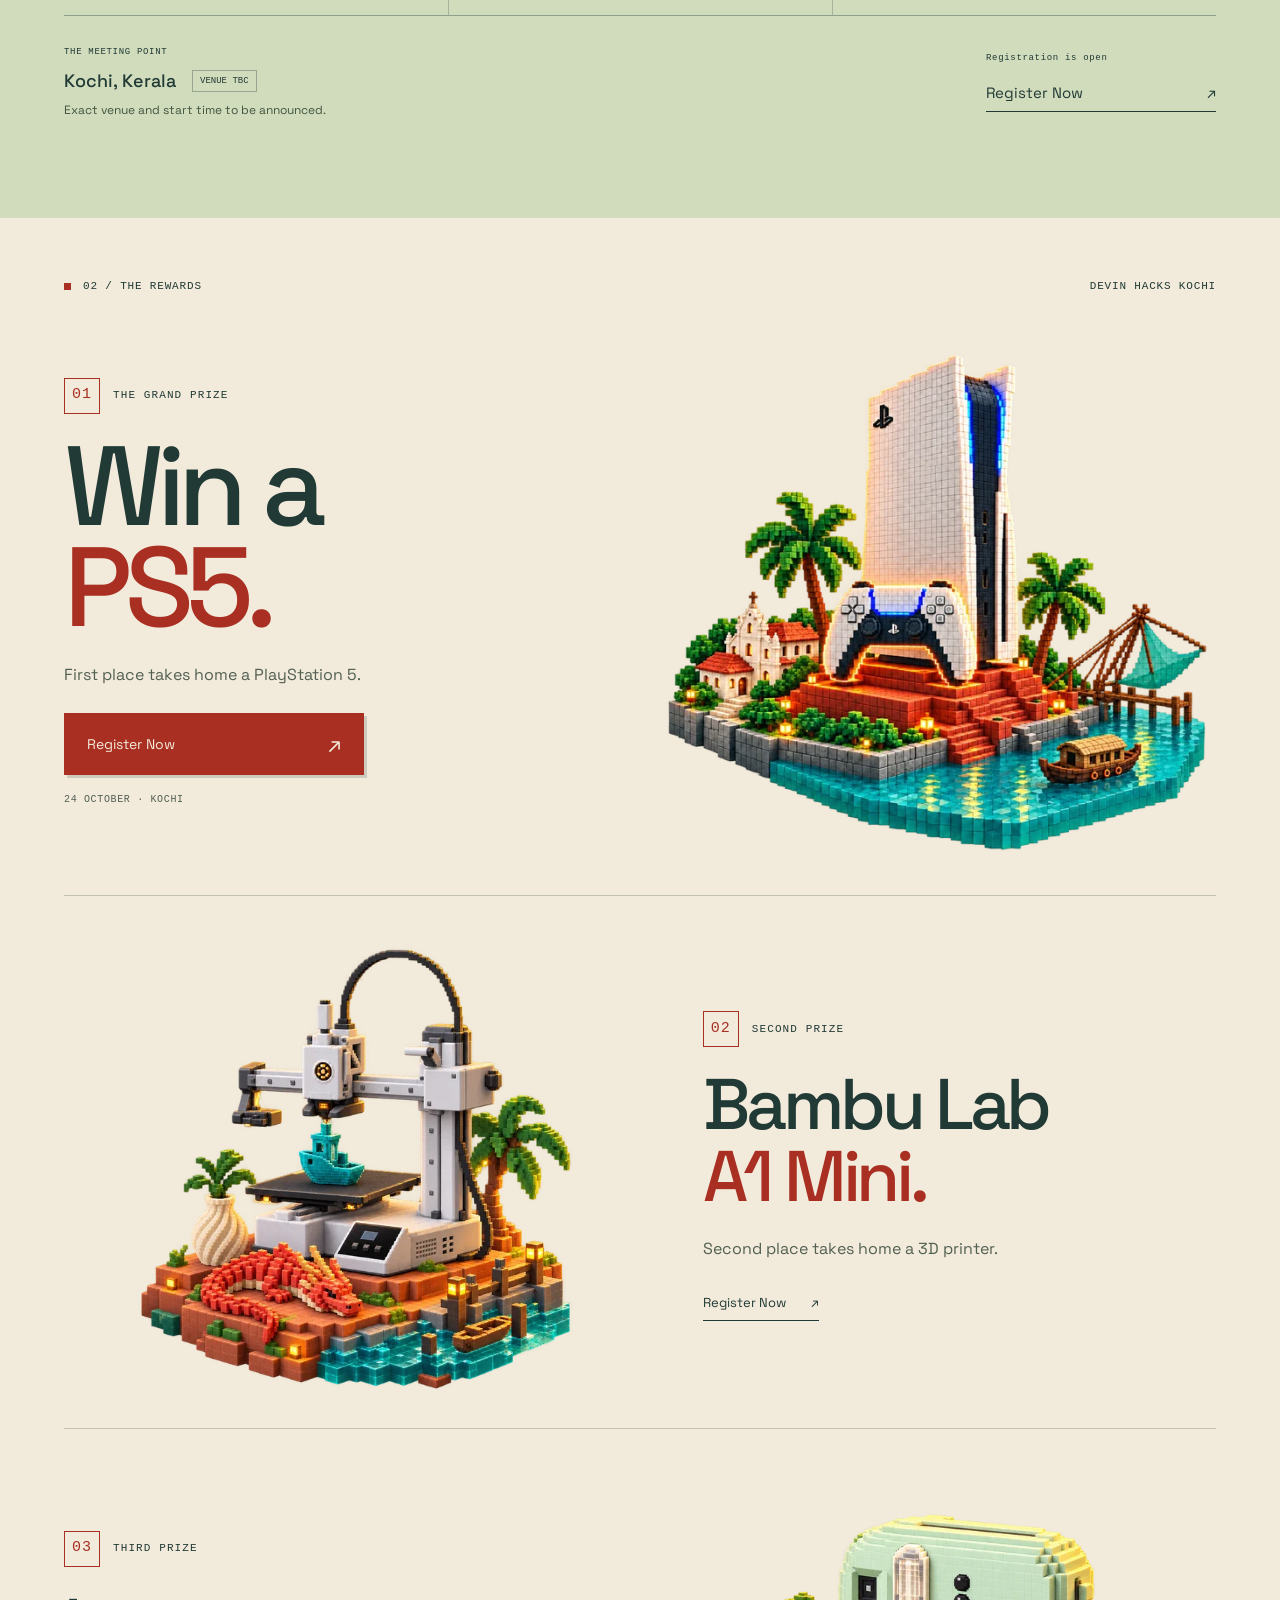
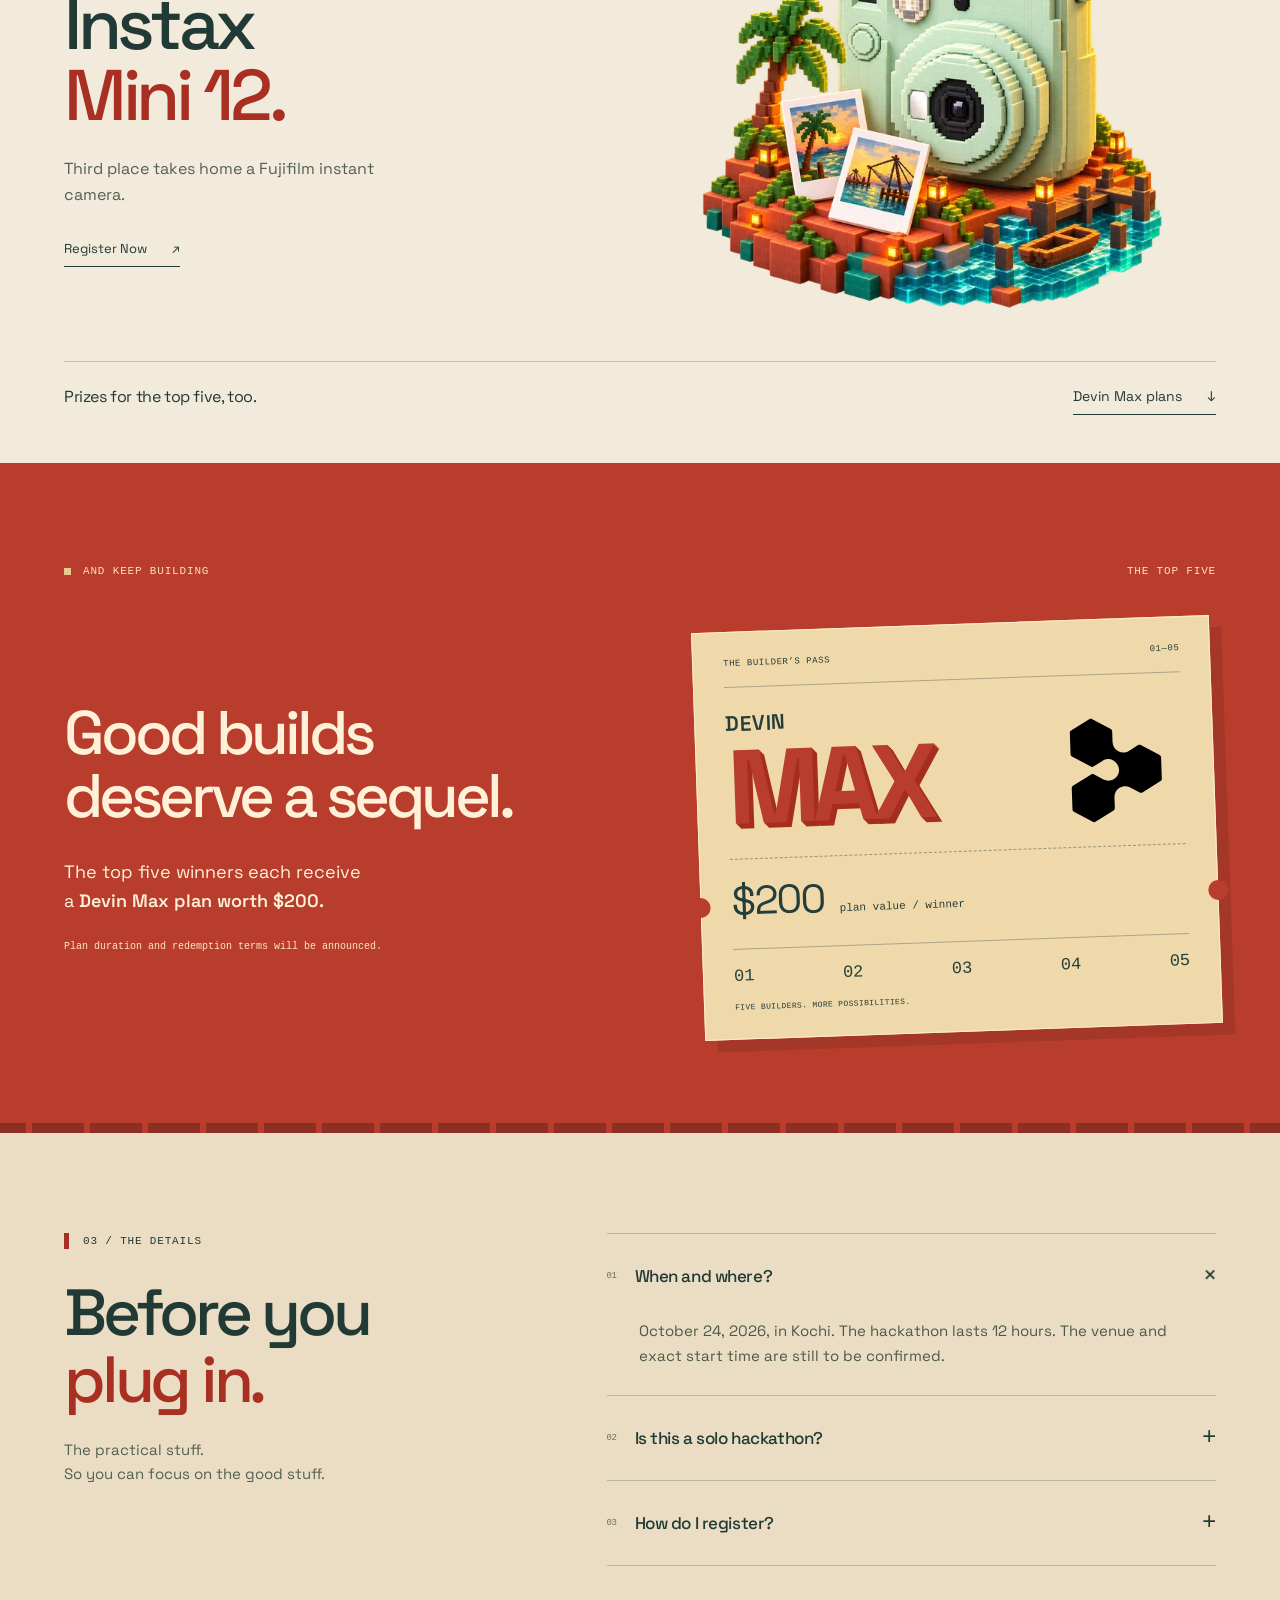
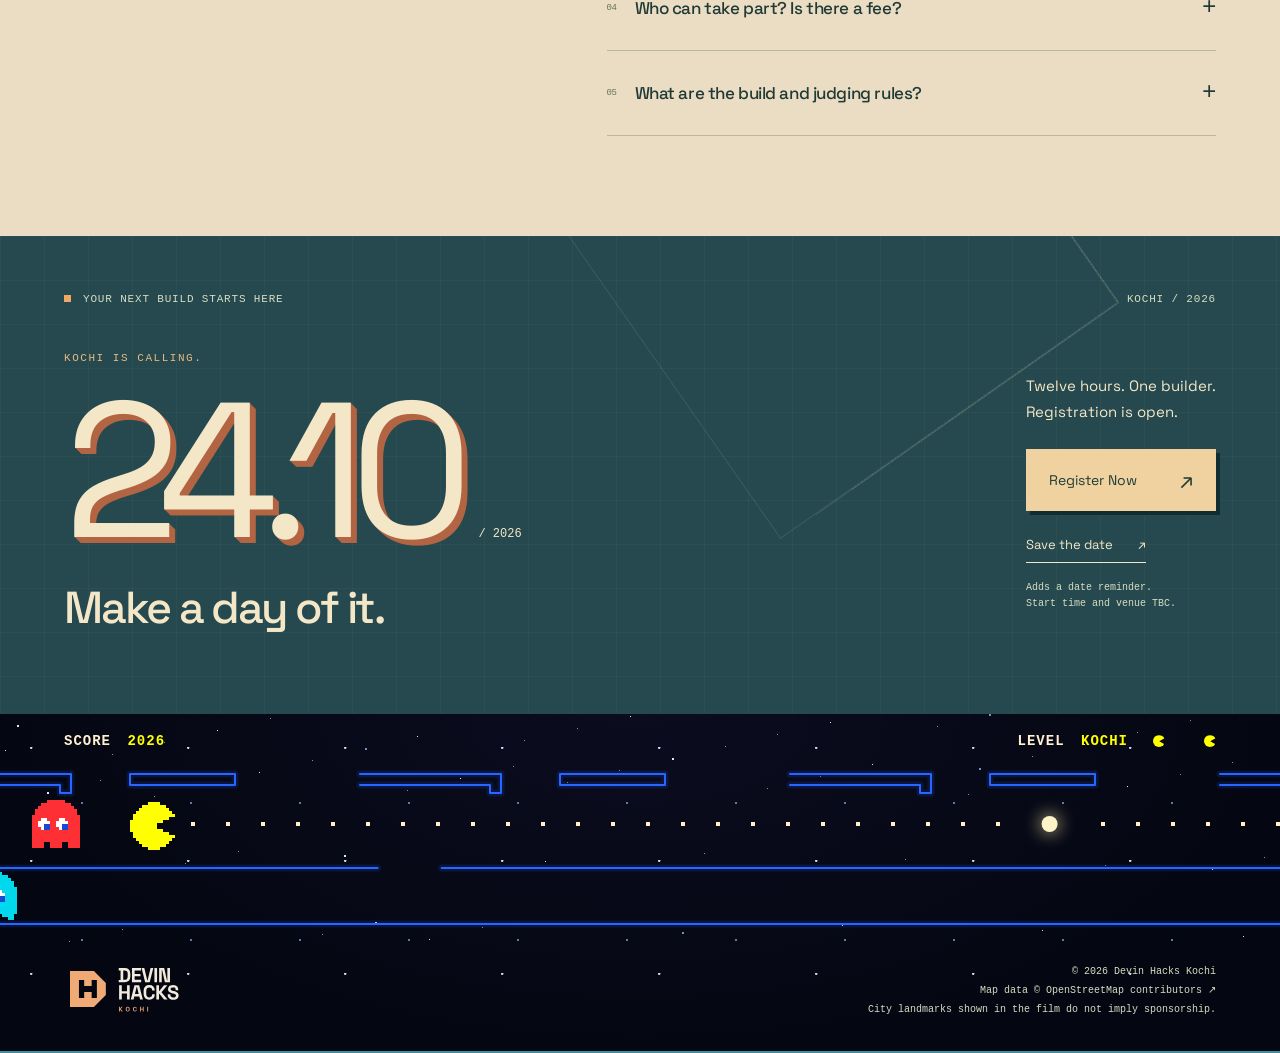
==== commit d6c938a2: "Add Fujifilm Instax Mini 12 third prize and matching voxel artwork" ====
--- a/index.html
+++ b/index.html
@@ -4,7 +4,7 @@
 <meta charset="utf-8"><meta name="viewport" content="width=device-width,initial-scale=1">
 <meta name="theme-color" content="#f5f4ef"><meta name="description" content="Devin Hacks Kochi. October 24, 2026. A 12-hour solo hackathon in Kochi. Registration is open. Win a PS5. Top five builders receive Devin Max plans worth $200 each. Venue TBC.">
 <title>Devin Hacks Kochi — 24 October · 12 hours · Solo</title>
-<link rel="icon" href="assets/favicon.ico?v=dh1" sizes="any"><link rel="icon" href="assets/favicon.svg?v=dh1" type="image/svg+xml"><link rel="apple-touch-icon" href="assets/apple-touch-icon.png"><link rel="manifest" href="site.webmanifest"><link rel="preload" href="assets/space-grotesk.ttf" as="font" type="font/ttf" crossorigin><link rel="stylesheet" href="styles.css?v=prize-motion1">
+<link rel="icon" href="assets/favicon.ico?v=dh1" sizes="any"><link rel="icon" href="assets/favicon.svg?v=dh1" type="image/svg+xml"><link rel="apple-touch-icon" href="assets/apple-touch-icon.png"><link rel="manifest" href="site.webmanifest"><link rel="preload" href="assets/space-grotesk.ttf" as="font" type="font/ttf" crossorigin><link rel="stylesheet" href="styles.css?v=third-prize1">
 <script src="event-config.js?v=prize1" defer></script><script src="site.js?v=prize1" defer></script>
 <script>window.va = window.va || function () { (window.vaq = window.vaq || []).push(arguments); };</script>
 <script defer src="/_vercel/insights/script.js"></script>
@@ -59,6 +59,17 @@
 <img src="assets/bambu-a1-mini-prize.webp" srcset="assets/bambu-a1-mini-prize-640.webp 640w, assets/bambu-a1-mini-prize.webp 1254w" sizes="(max-width: 760px) min(90vw, 400px), (max-width: 1050px) 44vw, 480px" width="1254" height="1254" alt="Pixel-art Bambu Lab A1 Mini 3D printer making a teal boat, surrounded by miniature printed creations on a Kochi-inspired workshop island." loading="lazy" decoding="async">
 </figure>
 </article>
+<article class="prize-layout prize-runner-up prize-third" id="third-prize" aria-labelledby="third-prize-title">
+<div class="prize-copy reveal">
+<p class="prize-kicker"><span aria-hidden="true">03</span> THIRD PRIZE</p>
+<h3 id="third-prize-title">Instax<br><span class="accent">Mini 12.</span></h3>
+<p class="prize-description">Third place takes home a Fujifilm instant camera.</p>
+<a class="inline-link" href="https://luma.com/3v8n74l1" data-registration-link>Register Now <span aria-hidden="true">↗</span></a>
+</div>
+<figure class="prize-art reveal">
+<img src="assets/instax-mini12-prize.webp" srcset="assets/instax-mini12-prize-640.webp 640w, assets/instax-mini12-prize.webp 1254w" sizes="(max-width: 760px) min(90vw, 400px), (max-width: 1050px) 44vw, 480px" width="1254" height="1254" alt="Pixel-art Fujifilm Instax Mini 12 camera with miniature instant photos on a Kochi waterfront island." loading="lazy" decoding="async">
+</figure>
+</article>
 <div class="prize-next"><span>Prizes for the top five, too.</span><a class="inline-link" href="#devin-max">Devin Max plans <span aria-hidden="true">↓</span></a></div>
 </section>
 <section class="rewards section-space" id="devin-max" aria-labelledby="max-title"><div class="shell"><div class="section-label"><p class="eyebrow">AND KEEP BUILDING</p><span class="eyebrow">THE TOP FIVE</span></div><div class="reward-layout"><div class="reveal"><h2 class="display" id="max-title">Good builds<br>deserve a sequel.</h2><p class="reward-description">The top five winners each receive<br>a <strong>Devin Max plan worth $200.</strong></p><p class="fine-print">Plan duration and redemption terms will be announced.</p></div><div class="reward-poster reveal"><div class="reward-poster-top"><span>THE BUILDER’S PASS</span><span>01—05</span></div><div class="reward-identity"><p class="max-word">DEVIN<span>MAX</span></p><img class="devin-mark" src="assets/devin-mark.svg" width="425" height="425" alt="Devin" loading="lazy"></div><p class="reward-value">$200<span>plan value / winner</span></p><div class="reward-ranks" aria-label="Five winning builders"><span>01</span><span>02</span><span>03</span><span>04</span><span>05</span></div><p>FIVE BUILDERS. MORE POSSIBILITIES.</p></div></div></div></section>
--- a/styles.css
+++ b/styles.css
@@ -148,3 +148,10 @@
 @media(prefers-reduced-motion:no-preference) and (hover:hover) and (pointer:fine){
  .prize-art:hover img{transform:translateY(-6px)}
 }
+
+/* Continue the alternating prize layout; mobile keeps text before artwork. */
+@media(min-width:761px){
+ .prize-third{grid-template-columns:1fr 1.12fr}
+ .prize-third .prize-copy{grid-column:1}
+ .prize-third .prize-art{grid-column:2}
+}
